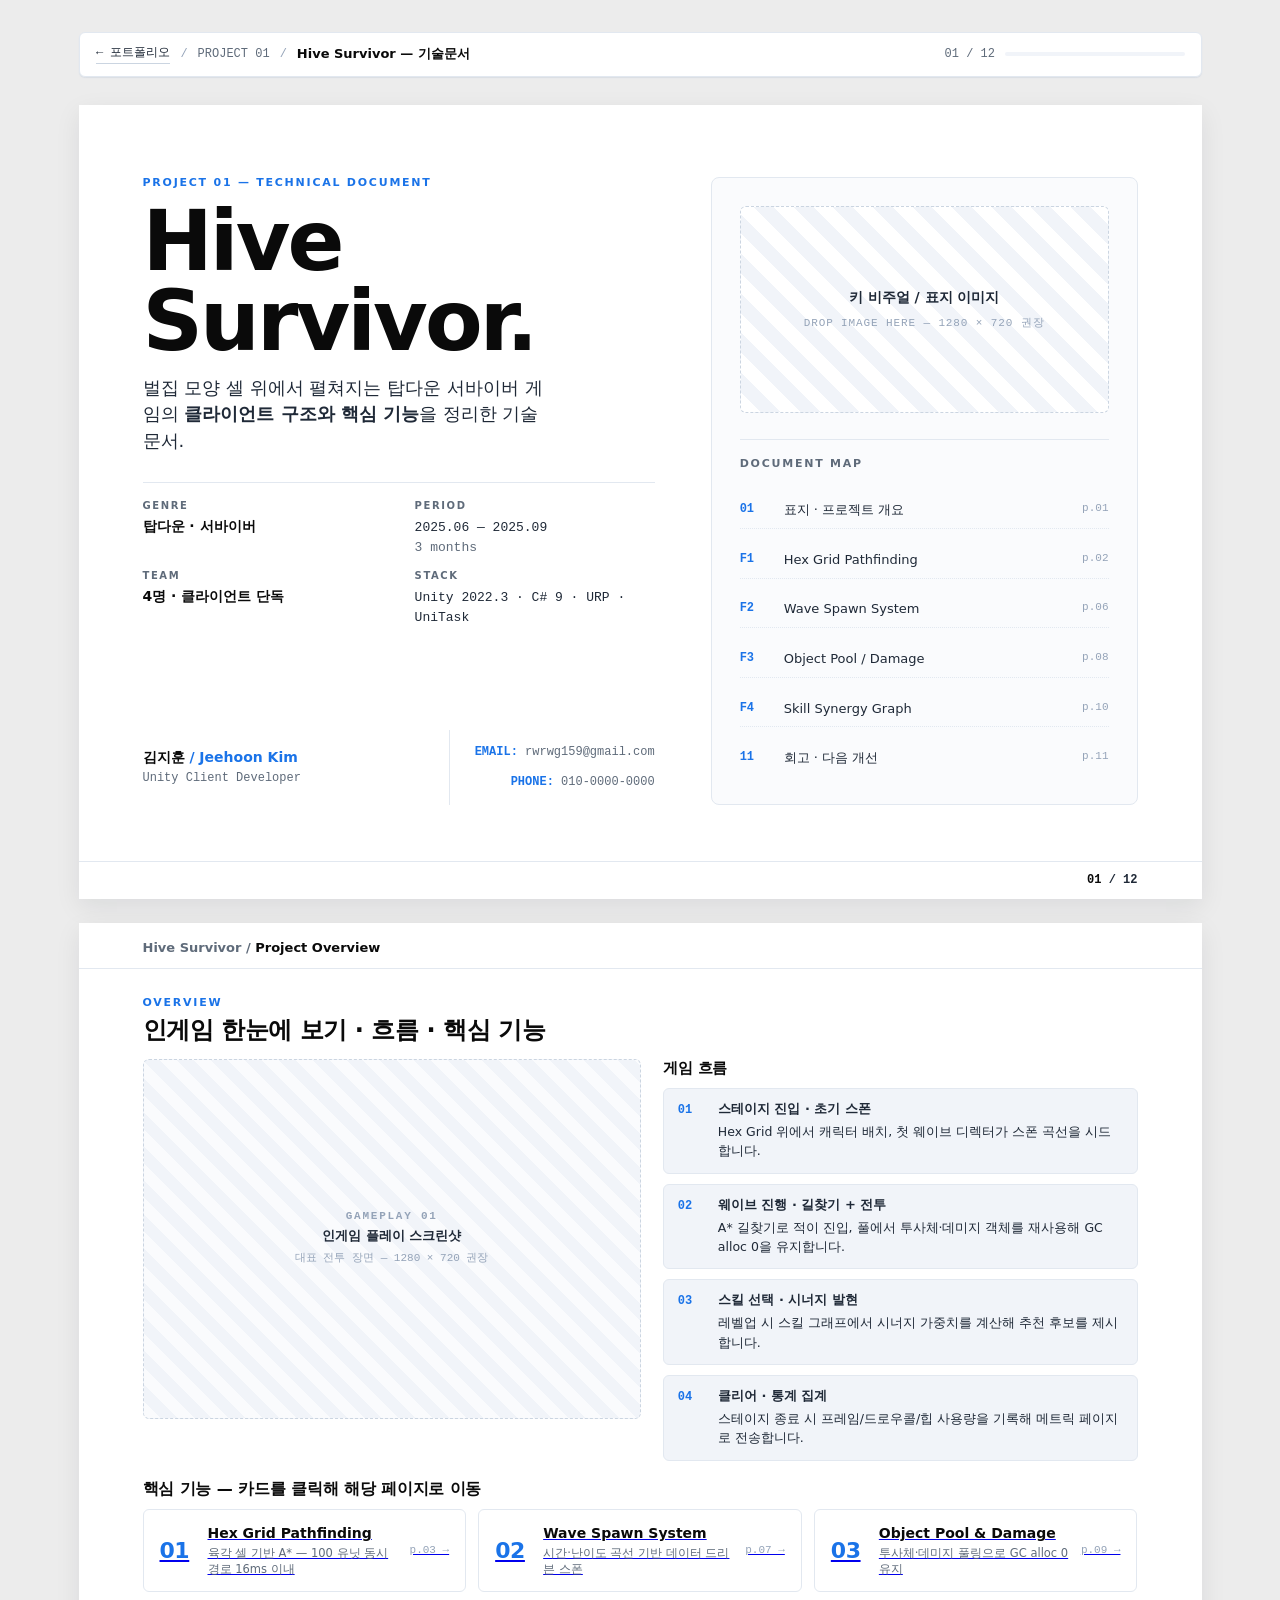
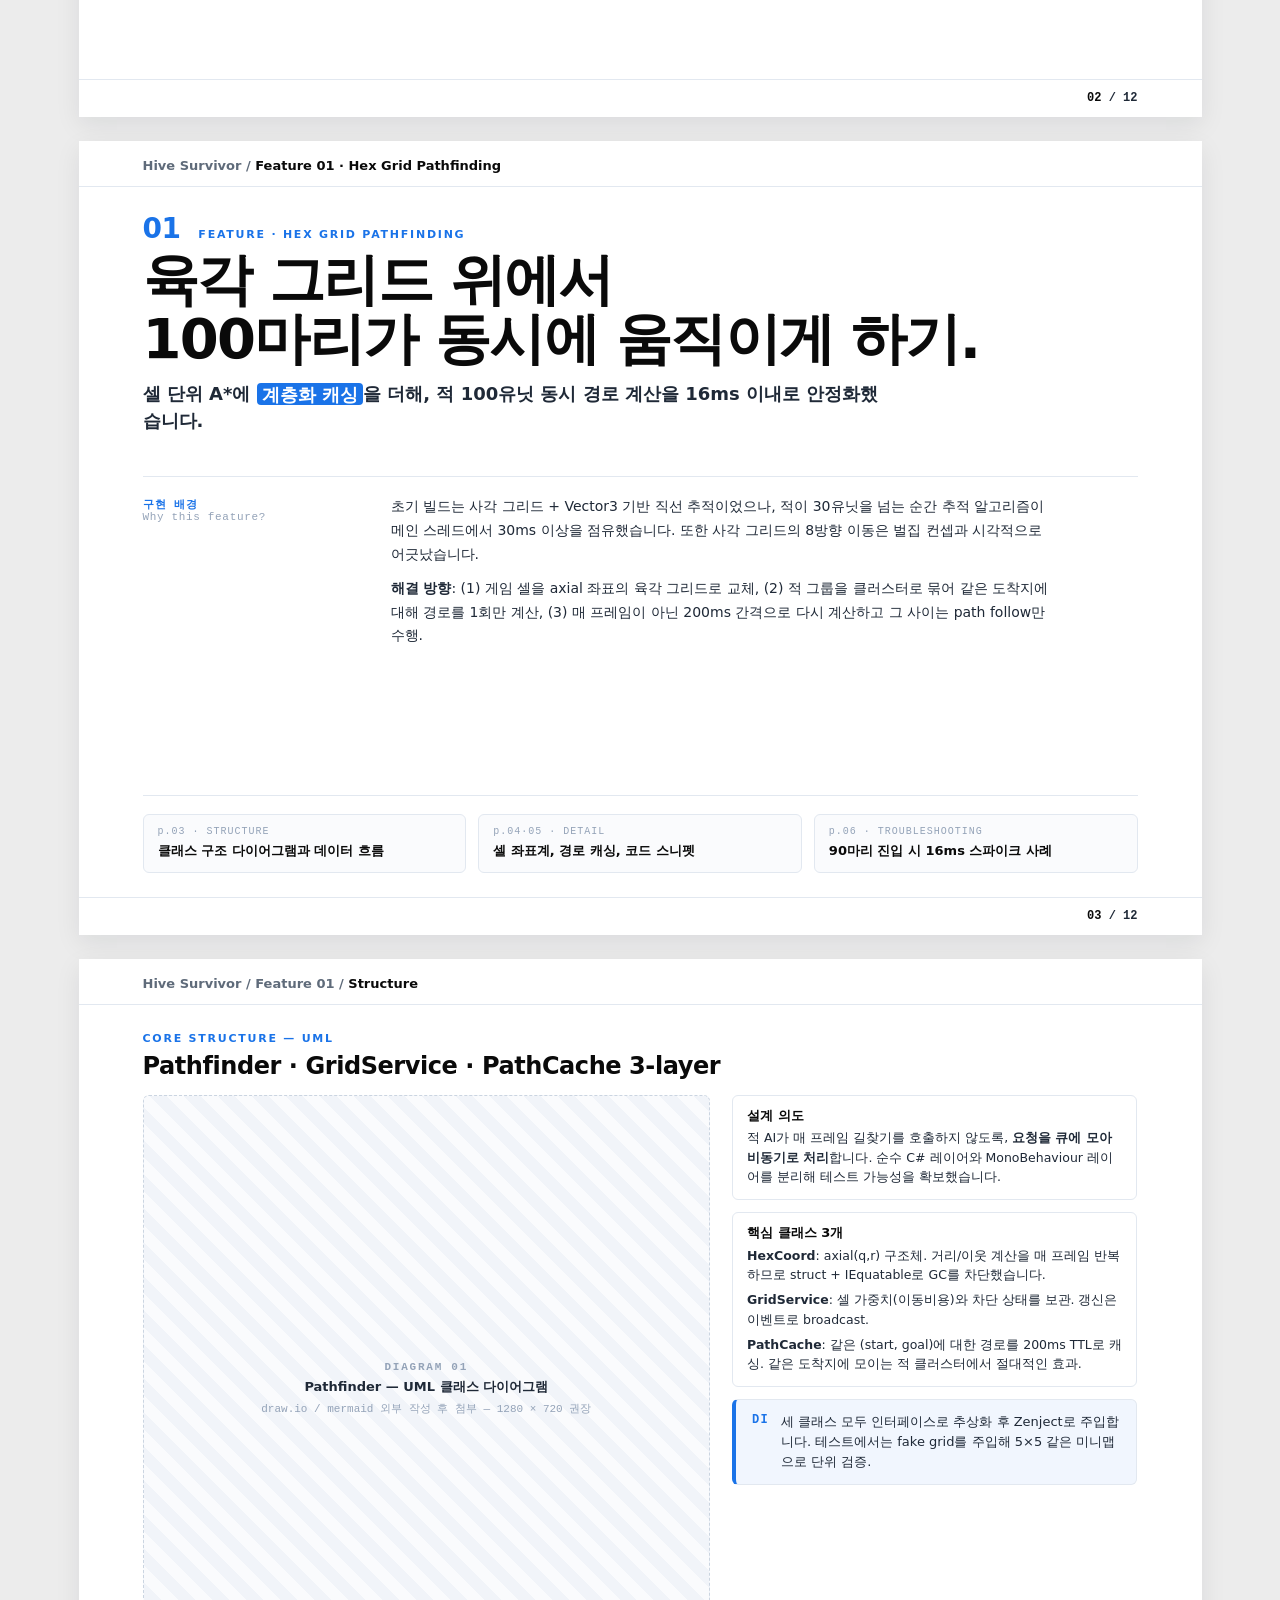
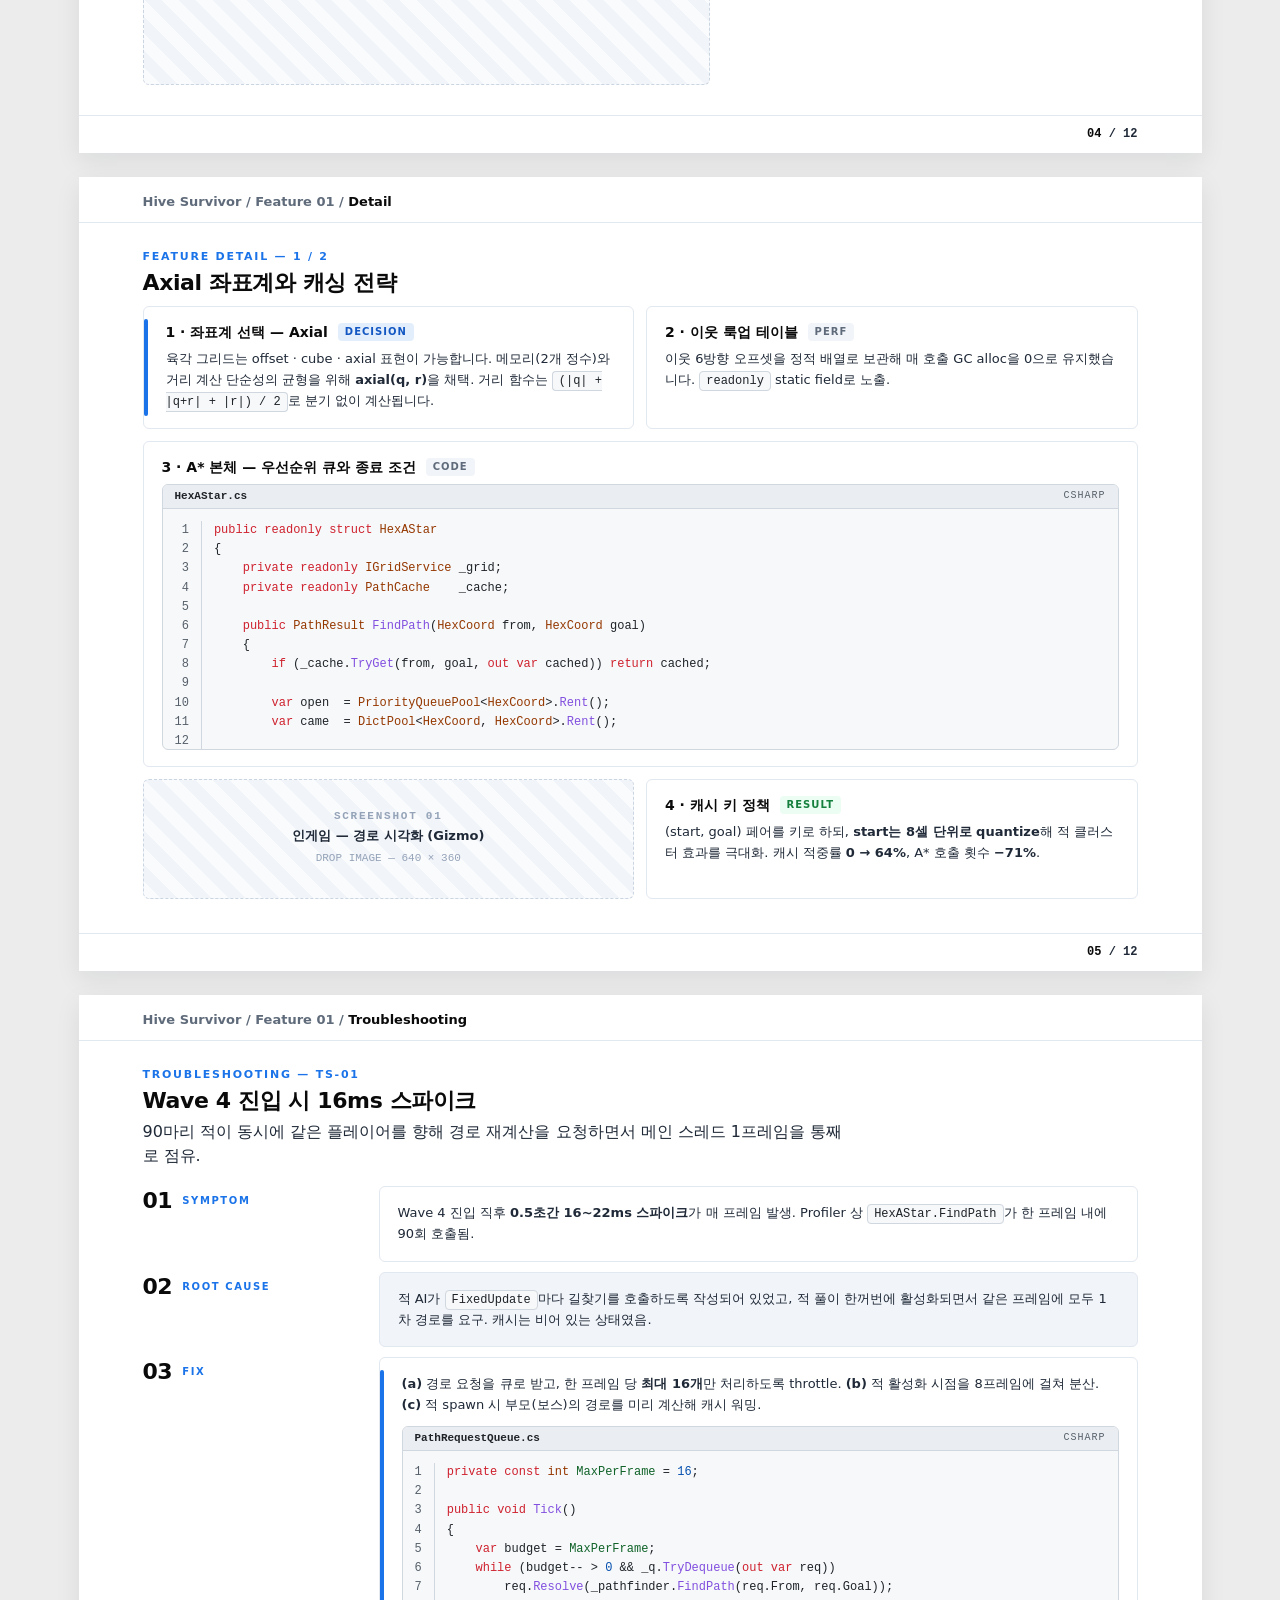
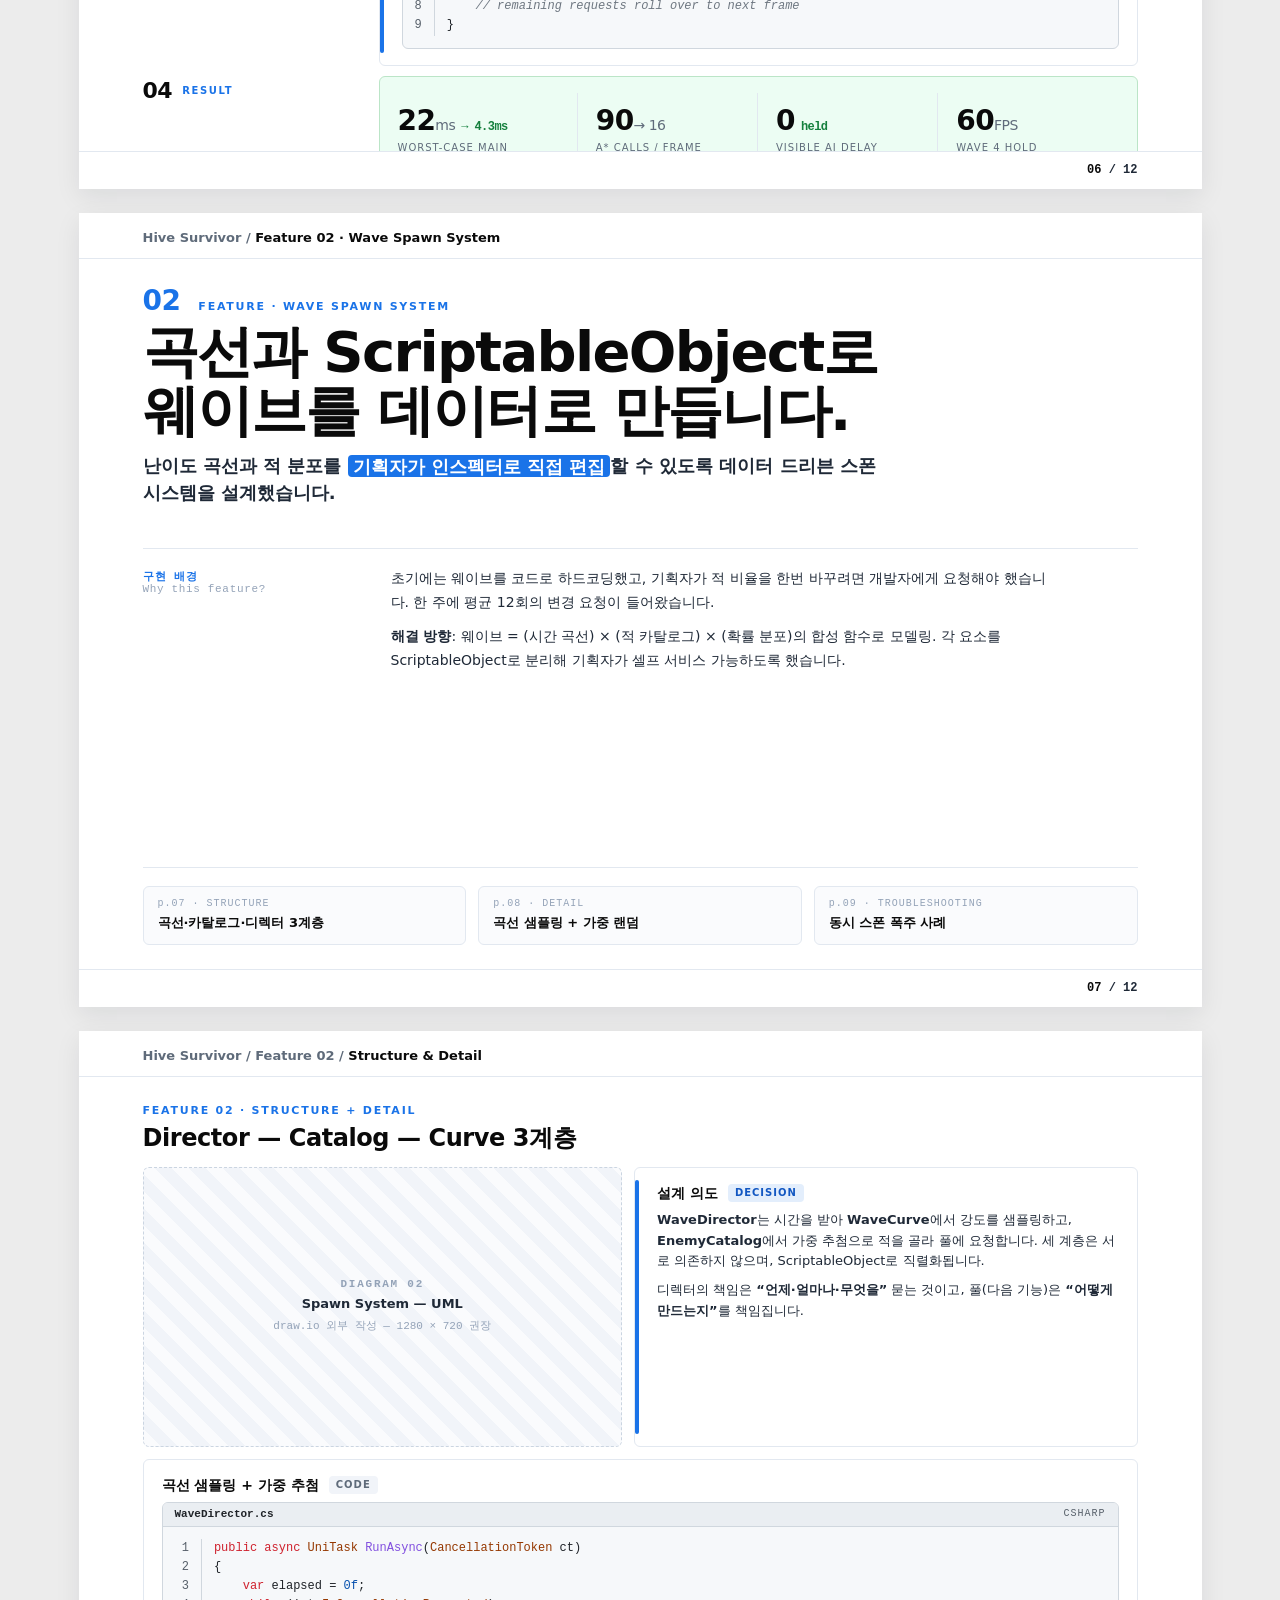
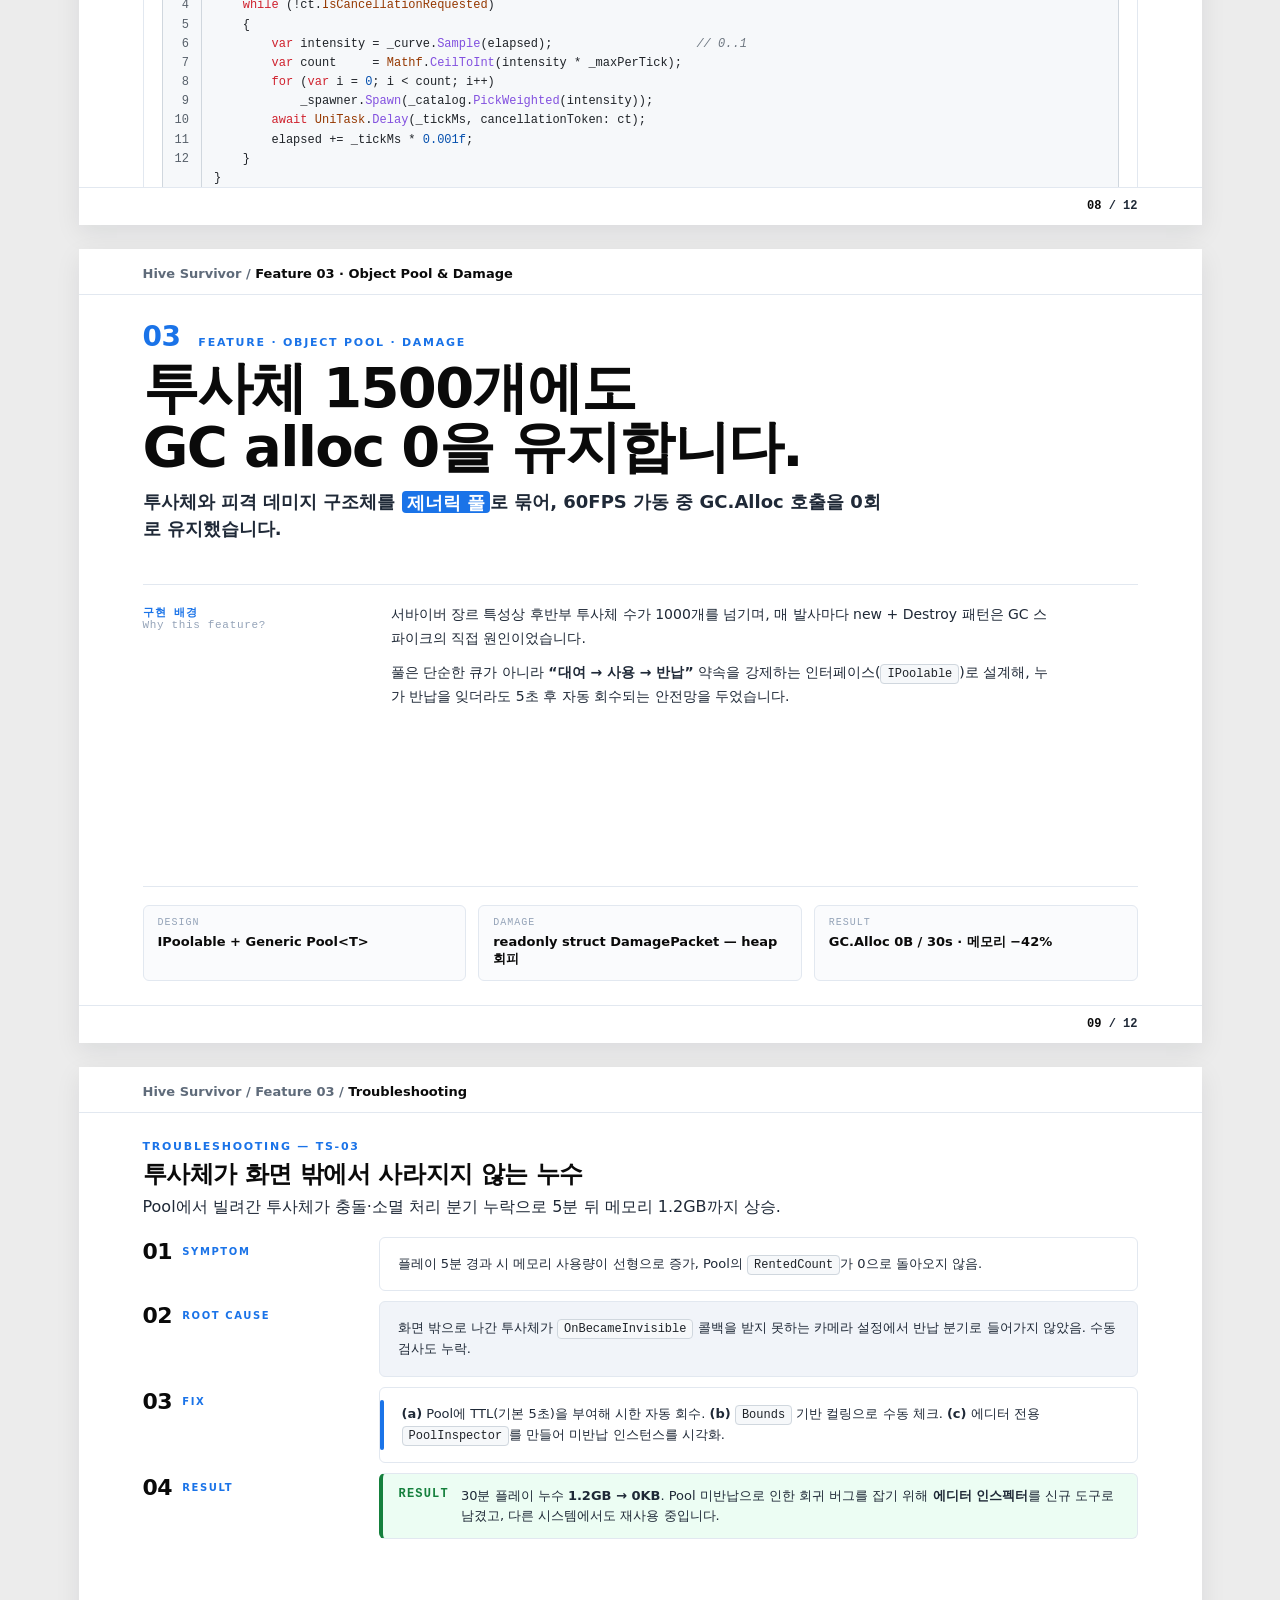
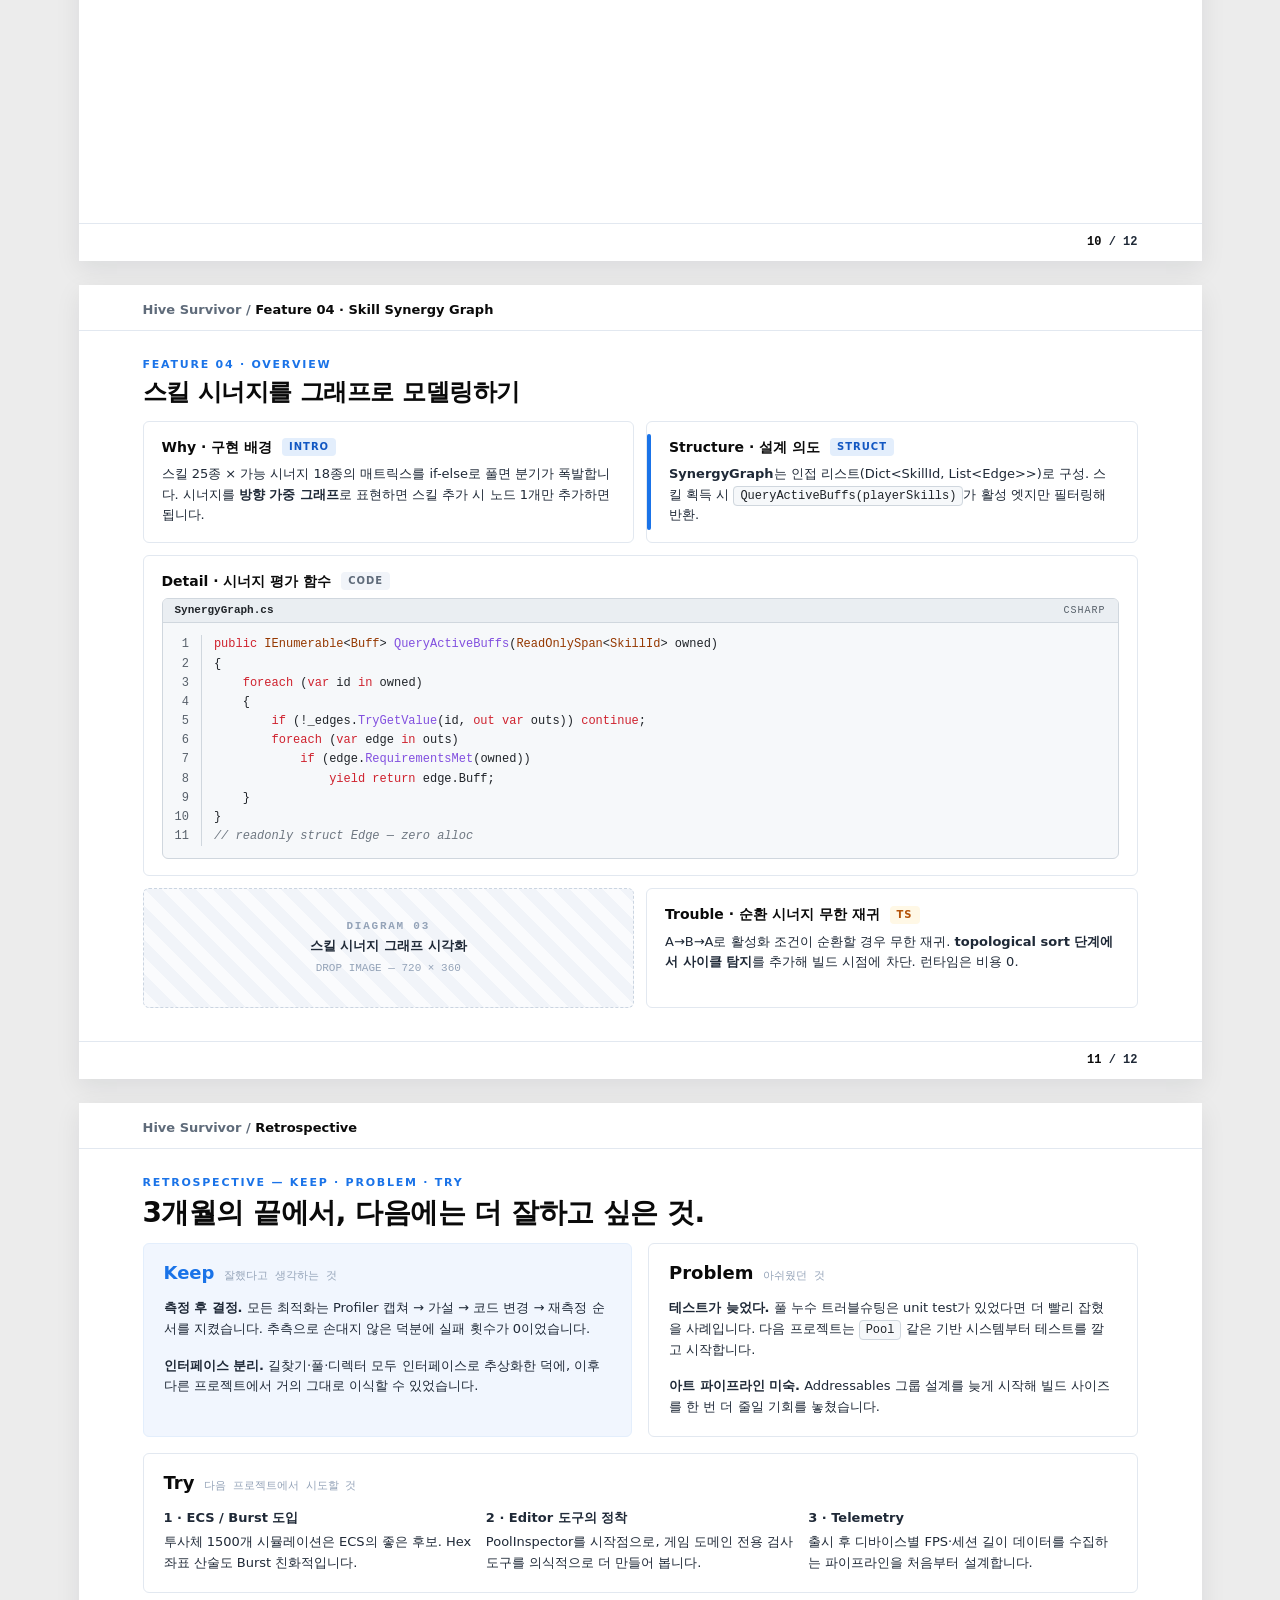
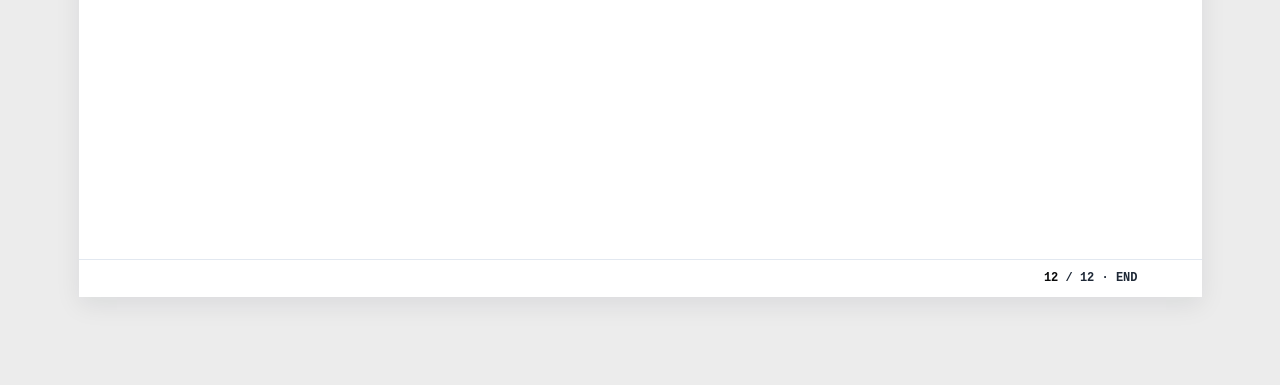
==== HiveSurvivor_Tech_Doc.html @ d330d291 "기술문서 추가 및 폴더 구조 정리 - Hive Survivor 기술문서(HiveSurvivor_Tech_Doc.html) 추가 - index.html → Portfolio.html" ====
<!DOCTYPE html>
<html lang="ko">
<head>
<meta charset="UTF-8">
<title>Hive Survivor — 기술문서</title>
<link rel="stylesheet" href="css/colors_and_type.css?v=2">
<style>
/* ============================================================
   Tech Document — A4 landscape (297 × 210mm @ 96dpi = 1123 × 794px)
   ============================================================ */
:root{
  --page-w: 1123px;
  --page-h: 794px;
  --pad-x: 64px;
  --pad-y: 56px;

  /* GitHub Light code colors */
  --code-bg:        #F6F8FA;
  --code-border:    #D0D7DE;
  --code-fg:        #1F2328;
  --code-comment:   #6E7781;
  --code-keyword:   #CF222E;
  --code-string:    #0A3069;
  --code-number:    #0550AE;
  --code-fn:        #8250DF;
  --code-type:      #953800;
  --code-attr:      #116329;
  --code-line:      #57606A;
  --code-gutter-bg: #EAEEF2;

  /* Doc-specific */
  --tag-bg:         #F1F4F9;
  --callout-bg:     var(--blue-50);
  --callout-border: var(--blue-700);
  --warn-bg:        #FFF8E6;
  --warn-border:    #B45309;
  --good-bg:        #ECFDF3;
  --good-border:    #15803D;
}

*,*::before,*::after{ box-sizing: border-box; }
html,body{ margin:0; padding:0; background:#ECECEC; color:var(--fg); font:var(--body); }
body{ padding: 32px 0 64px; }

/* ----- Top utility bar (web only) ----- */
.utility-bar{
  position: sticky; top: 0; z-index: 50;
  display:flex; justify-content:space-between; align-items:center;
  width: var(--page-w); margin: 0 auto 28px;
  padding: 12px 16px;
  background:#fff; border:1px solid var(--line); border-radius: var(--r-2);
  box-shadow: var(--shadow-1);
}
.utility-bar .crumb{ display:flex; align-items:center; gap:10px; font: var(--mono-sm); color: var(--fg-3); }
.utility-bar .crumb a{ color: var(--fg-2); text-decoration: none; border-bottom: 1px solid var(--line-2); padding-bottom: 1px; }
.utility-bar .crumb a:hover{ color: var(--accent); border-color: var(--accent); }
.utility-bar .crumb .sep{ color: var(--fg-4); }
.utility-bar .crumb .here{ color: var(--fg); font-weight: 600; font-family: var(--font-sans); font-size: 13px; }

.utility-bar .progress{ display:flex; align-items:center; gap:10px; font: var(--mono-sm); color: var(--fg-3); }
.utility-bar .progress .track{ width: 180px; height: 4px; background: var(--bg-sunk); border-radius: 999px; overflow: hidden; }
.utility-bar .progress .fill{ height:100%; background: var(--accent); width: 0%; transition: width 200ms var(--ease); }

@media print{
  .utility-bar{ display:none; }
}

/* ============================================================
   PAGE
   ============================================================ */
.page{
  width: var(--page-w);
  height: var(--page-h);
  margin: 0 auto 24px;
  background:#fff;
  box-shadow: 0 8px 24px rgba(15,23,42,0.08);
  position: relative;
  overflow: hidden;
  page-break-after: always;
  break-after: page;
  display: grid;
  grid-template-columns: 1fr;
  grid-template-rows: auto 1fr auto;
  grid-template-areas:
    "header"
    "main"
    "footer";
}

/* page header */
.page-header{
  grid-area: header;
  padding: 18px var(--pad-x) 14px;
  border-bottom: 1px solid var(--line);
  display: flex; align-items: center; justify-content: space-between;
}
.page-header .left{ display:flex; align-items:baseline; gap: 14px; }
.page-header .doc-mark{
  font: 800 16px/1 var(--font-sans);
  letter-spacing: -0.02em;
  color: var(--fg);
}
.page-header .doc-mark .dot{ color: var(--accent); }
.page-header .doc-title{
  font: 600 13px/1 var(--font-sans);
  color: var(--fg-3);
}
.page-header .doc-title b{ color: var(--fg); font-weight: 600; }
.page-header .right{ display:flex; align-items:center; gap: 16px; font: var(--mono-sm); color: var(--fg-3); }
.page-header .right .sep{ width:1px; height:12px; background: var(--line-2); }

/* page footer */
.page-footer{
  grid-area: footer;
  padding: 10px var(--pad-x);
  border-top: 1px solid var(--line);
  display:flex; align-items:center; justify-content:space-between;
  font: var(--mono-sm); color: var(--fg-4);
}
.page-footer .pn{ color: var(--fg-2); font-weight: 600; }
.page-footer .pn b{ color: var(--fg); }

/* page main */
.page-main{
  grid-area: main;
  padding: 28px var(--pad-x) 24px;
  overflow: hidden;
  position: relative;
}

/* ToC sidebar */
.toc{
  grid-area: toc;
  border-left: 1px solid var(--line);
  padding: 28px 28px 24px 24px;
  background: var(--bg-alt);
  display: flex; flex-direction: column; gap: 18px;
}
.toc .lbl{
  font: 600 10px/1 var(--font-sans);
  letter-spacing: 0.16em;
  text-transform: uppercase;
  color: var(--fg-3);
}
.toc ul{ list-style:none; margin:0; padding:0; display:flex; flex-direction:column; gap:2px; }
.toc li a{
  display: grid;
  grid-template-columns: 28px 1fr;
  align-items: baseline;
  padding: 7px 8px;
  border-radius: var(--r-1);
  text-decoration: none;
  color: var(--fg-2);
  font: 500 12.5px/1.35 var(--font-sans);
  transition: background var(--dur) var(--ease), color var(--dur) var(--ease);
}
.toc li a .num{ font: 500 11px/1 var(--font-mono); color: var(--fg-4); }
.toc li a:hover{ background: #fff; color: var(--accent); }
.toc li a.active{ background:#fff; color: var(--fg); border-left: 2px solid var(--accent); padding-left: 6px; }
.toc li a.active .num{ color: var(--accent); }

.toc .meta{ margin-top: auto; padding-top: 14px; border-top: 1px solid var(--line); }
.toc .meta .row{ display:flex; justify-content:space-between; padding: 4px 0; font: var(--mono-sm); color: var(--fg-3); }
.toc .meta .row b{ color: var(--fg); font-weight: 600; }

/* ============================================================
   CONTENT PRIMITIVES
   ============================================================ */
.eyebrow-doc{
  font: 600 11px/1 var(--font-sans);
  letter-spacing: 0.16em;
  text-transform: uppercase;
  color: var(--accent);
}

.section-title{
  font: 700 32px/1.2 var(--font-sans);
  letter-spacing: -0.018em;
  margin: 8px 0 4px;
  color: var(--fg);
}
.section-sub{
  font: 500 16px/1.5 var(--font-sans);
  color: var(--fg-2);
  margin: 0 0 18px;
  max-width: 70ch;
}

.h-num{
  font: 500 11px/1 var(--font-mono);
  color: var(--fg-4);
  margin-right: 8px;
}

/* card */
.card{
  border: 1px solid var(--line);
  border-radius: var(--r-2);
  padding: 16px 18px;
  background: #fff;
}
.card.sunk{ background: var(--bg-sunk); }
.card.accent-bar{ position: relative; padding-left: 22px; }
.card.accent-bar::before{
  content: ""; position: absolute; left: 0; top: 12px; bottom: 12px;
  width: 4px; border-radius: 2px; background: var(--accent);
}

.card .card-head{
  display:flex; align-items:center; gap:10px; margin-bottom: 8px;
}
.card .card-head .ttl{ font: 600 14px/1.3 var(--font-sans); color: var(--fg); margin: 0; }
.card .card-head .badge{
  font: 600 10px/1 var(--font-sans);
  letter-spacing: 0.1em; text-transform: uppercase;
  padding: 4px 7px; border-radius: var(--r-1);
  background: var(--bg-sunk); color: var(--fg-3);
}
.card .card-head .badge.b-blue{ background: var(--accent-soft); color: var(--accent-strong); }
.card .card-head .badge.b-warn{ background: var(--warn-bg); color: var(--warn); }
.card .card-head .badge.b-good{ background: var(--good-bg); color: var(--success); }

.card p{ font: 400 13px/1.6 var(--font-sans); color: var(--fg-2); margin: 0; }
.card p + p{ margin-top: 8px; }

/* tags */
.tags{ display:flex; flex-wrap:wrap; gap:6px; }
.tag{ font: var(--mono-sm); padding: 4px 10px; border-radius: var(--r-1); background: var(--tag-bg); color: var(--fg-2); }
.tag-outline{ background: transparent; border: 1px solid var(--line-2); color: var(--fg-2); }
.tag-accent{ background: var(--accent-soft); color: var(--accent-strong); }
.tag-solid{ background: var(--accent); color:#fff; }

/* metric */
.metric-row{
  display:grid; grid-template-columns: repeat(4, 1fr); gap: 0;
  border-top: 1px solid var(--line); border-bottom: 1px solid var(--line);
}
.metric-row .m{ padding: 14px 18px 14px 0; border-right: 1px solid var(--line); }
.metric-row .m:last-child{ border-right: 0; padding-right: 0; }
.metric-row .m:not(:first-child){ padding-left: 18px; }
.metric-row .m .v{
  font: 800 28px/1 var(--font-sans);
  letter-spacing: -0.02em;
  color: var(--fg);
}
.metric-row .m .v .small{ font-size: 14px; color: var(--fg-3); font-weight: 500; }
.metric-row .m .v .delta{ font: 600 12px/1 var(--font-mono); color: var(--success); margin-left: 6px; }
.metric-row .m .v .delta.bad{ color: var(--danger); }
.metric-row .m .l{
  font: 500 10px/1 var(--font-sans);
  letter-spacing: 0.1em; text-transform: uppercase;
  color: var(--fg-3); margin-top: 8px;
}

/* callout */
.callout{
  border: 1px solid var(--line);
  border-left: 4px solid var(--callout-border);
  background: var(--callout-bg);
  padding: 12px 16px;
  border-radius: var(--r-2);
  display: grid; grid-template-columns: auto 1fr; gap: 12px; align-items: start;
}
.callout .ic{ font: 700 12px/1 var(--font-mono); color: var(--callout-border); padding-top: 2px; letter-spacing: 0.1em; }
.callout p{ margin: 0; font: 400 13px/1.55 var(--font-sans); color: var(--fg-2); }
.callout p + p{ margin-top: 6px; }
.callout.warn{ border-left-color: var(--warn-border); background: var(--warn-bg); }
.callout.warn .ic{ color: var(--warn-border); }
.callout.good{ border-left-color: var(--good-border); background: var(--good-bg); }
.callout.good .ic{ color: var(--good-border); }

/* placeholder image / diagram */
.ph{
  border: 1px dashed var(--line-2);
  border-radius: var(--r-2);
  background:
    repeating-linear-gradient(
      45deg,
      #FAFBFD 0px, #FAFBFD 12px,
      #F1F4F9 12px, #F1F4F9 24px
    );
  display:flex; flex-direction:column; align-items:center; justify-content:center;
  gap: 6px;
  color: var(--fg-3);
  text-align: center;
  padding: 12px;
}
.ph .ic{ font: 600 11px/1 var(--font-mono); color: var(--fg-4); letter-spacing: 0.16em; }
.ph .ttl{ font: 600 13px/1.3 var(--font-sans); color: var(--fg-2); }
.ph .sub{ font: 500 11px/1.4 var(--font-mono); color: var(--fg-4); }

/* code block — GitHub Light */
.code{
  border: 1px solid var(--code-border);
  border-radius: var(--r-2);
  background: var(--code-bg);
  overflow: hidden;
  font: 400 12px/1.6 var(--font-mono);
  color: var(--code-fg);
}
.code .code-head{
  display:flex; align-items:center; justify-content:space-between;
  padding: 6px 12px;
  background: var(--code-gutter-bg);
  border-bottom: 1px solid var(--code-border);
  font: 500 11px/1 var(--font-mono);
  color: var(--code-line);
}
.code .code-head .file{ color: var(--code-fg); font-weight: 600; }
.code .code-head .lang{ font: 500 10px/1 var(--font-mono); letter-spacing: 0.1em; text-transform: uppercase; }
.code pre{
  margin: 0; padding: 12px 14px 12px 0;
  overflow: auto;
  display: grid;
  grid-template-columns: auto 1fr;
}
.code pre .ln{
  user-select: none;
  text-align: right;
  padding: 0 12px;
  color: var(--code-line);
  background: transparent;
  border-right: 1px solid var(--code-border);
  margin-right: 12px;
  white-space: pre;
}
.code pre code{ display:block; white-space: pre; }

/* token colors */
.tk-c{ color: var(--code-comment); font-style: italic; }
.tk-k{ color: var(--code-keyword); }
.tk-s{ color: var(--code-string); }
.tk-n{ color: var(--code-number); }
.tk-f{ color: var(--code-fn); }
.tk-t{ color: var(--code-type); }
.tk-a{ color: var(--code-attr); }

/* inline code */
code.inline{
  font: 500 12px/1 var(--font-mono);
  padding: 2px 6px;
  background: var(--code-bg);
  border: 1px solid var(--code-border);
  border-radius: 4px;
  color: var(--code-fg);
}

/* generic body lists */
.body p{ font: 400 13px/1.65 var(--font-sans); color: var(--fg-2); margin: 0 0 8px; }
.body p:last-child{ margin: 0; }
.body ul{ margin: 0 0 8px; padding-left: 16px; display:flex; flex-direction:column; gap: 4px; }
.body ul li{ font: 400 13px/1.55 var(--font-sans); color: var(--fg-2); }
.body ul li b{ color: var(--fg); font-weight: 700; }

/* split layouts */
.split-2{ display:grid; grid-template-columns: 1fr 1fr; gap: 18px; }
.split-3{ display:grid; grid-template-columns: repeat(3, 1fr); gap: 14px; }
.split-2-1{ display:grid; grid-template-columns: 2fr 1fr; gap: 18px; }
.split-1-2{ display:grid; grid-template-columns: 1fr 2fr; gap: 18px; }

/* ============================================================
   COVER PAGE
   ============================================================ */
.cover{
  grid-template-columns: 1fr;
  grid-template-areas: "main" "footer";
  grid-template-rows: 1fr auto;
}
.cover .page-main{
  display:grid;
  grid-template-columns: 1.2fr 1fr;
  gap: 56px;
  padding: 72px var(--pad-x) 56px;
}
.cover .left{ display:flex; flex-direction:column; justify-content:space-between; }
.cover .eyebrow-doc{ margin-bottom: 14px; }
.cover h1.cover-title{
  font: 800 84px/0.95 var(--font-sans);
  letter-spacing: -0.035em;
  margin: 0 0 14px;
  color: var(--fg);
}
.cover .cover-sub{
  font: 500 18px/1.45 var(--font-sans);
  color: var(--fg-2);
  max-width: 410px;
  margin: 0 0 28px;
}
.cover .cover-meta{
  display: grid;
  grid-template-columns: repeat(2, 1fr);
  gap: 14px 32px;
  border-top: 1px solid var(--line);
  padding-top: 18px;
}
.cover .cover-meta .row .l{
  font: 600 10px/1 var(--font-sans);
  letter-spacing: 0.16em; text-transform: uppercase;
  color: var(--fg-3);
}
.cover .cover-meta .row .v{
  font: 600 14px/1.4 var(--font-sans);
  color: var(--fg);
  margin-top: 6px;
}
.cover .cover-meta .row .v .mono{ font: 500 13px/1.4 var(--font-mono); color: var(--fg-2); }

.cover .right{
  background: var(--bg-alt);
  border: 1px solid var(--line);
  border-radius: var(--r-3);
  padding: 28px;
  display:flex; flex-direction:column; gap: 18px;
  position: relative;
}
.cover .right .placeholder-hero{
  border: 1px dashed var(--line-2);
  border-radius: var(--r-2);
  aspect-ratio: 1280 / 720;
  width: 100%;
  display:flex; flex-direction:column; align-items:center; justify-content:center;
  gap: 10px;
  color: var(--fg-3);
  background:
    repeating-linear-gradient(
      45deg,
      #FFFFFF 0px, #FFFFFF 14px,
      #F1F4F9 14px, #F1F4F9 28px
    );
}
.cover .right .placeholder-hero .ttl{ font: 700 14px/1.3 var(--font-sans); color: var(--fg-2); }
.cover .right .placeholder-hero .sub{ font: 500 11px/1.4 var(--font-mono); color: var(--fg-4); letter-spacing: 0.08em; }

.cover .right .toc-preview{
  display:flex; flex-direction:column; gap: 0;
  border-top: 1px solid var(--line);
  padding-top: 18px;
  margin-top: 8px;
  flex: 1;
  min-height: 0;
  justify-content: space-between;
}
.cover .right .toc-preview .lbl{ font: 600 11px/1 var(--font-sans); letter-spacing: 0.16em; text-transform: uppercase; color: var(--fg-3); margin-bottom: 10px; }
.cover .right .toc-preview .row{
  display:grid; grid-template-columns: 32px 1fr auto; gap: 12px;
  font: 500 13px/1.45 var(--font-sans);
  color: var(--fg-2);
  padding: 8px 0;
  border-bottom: 1px dotted var(--line);
}
.cover .right .toc-preview .row:last-child{ border-bottom: 0; }
.cover .right .toc-preview .row .n{ font: 600 12px/1.45 var(--font-mono); color: var(--accent); }
.cover .right .toc-preview .row .p{ font: 500 11px/1.45 var(--font-mono); color: var(--fg-4); }

.cover .author{
  display:flex; align-items:center; justify-content: space-between;
  margin-top: 24px;
}
.cover .author .who{ font: 600 14px/1.3 var(--font-sans); color: var(--fg); }
.cover .author .who .meta{ display:block; font: 500 12px/1.4 var(--font-mono); color: var(--fg-3); margin-top: 4px; }
.cover .author .stamp{
  font: 500 12px/1.4 var(--font-mono);
  text-align: right;
  white-space: pre-line;
  color: var(--fg-3);
  text-align: right;
  border-left: 1px solid var(--line);
  padding-left: 14px;
}

/* ============================================================
   OVERVIEW PAGE (page 2: header, hero metric, feature index)
   ============================================================ */
.overview-hero{
  display:grid; grid-template-columns: 1.1fr 1fr; gap: 28px;
  margin-bottom: 18px;
}
.overview-hero .left .h{
  font: 700 28px/1.2 var(--font-sans);
  letter-spacing: -0.015em;
  margin: 6px 0 8px;
}
.overview-hero .left .lead{
  font: 500 14px/1.6 var(--font-sans);
  color: var(--fg-2);
  margin: 0 0 12px;
}

.feature-index{
  display:grid; grid-template-columns: repeat(2, 1fr); gap: 12px;
}
.feature-index .fi{
  border: 1px solid var(--line);
  border-radius: var(--r-2);
  padding: 14px 16px;
  display:grid; grid-template-columns: auto 1fr auto; gap: 12px; align-items: center;
  transition: all var(--dur) var(--ease);
}
.feature-index .fi:hover{ border-color: var(--fg); transform: translateY(-1px); box-shadow: var(--shadow-1); }
.feature-index .fi .n{
  font: 800 22px/1 var(--font-sans);
  letter-spacing: -0.02em;
  color: var(--accent);
  width: 36px;
}
.feature-index .fi .t{ font: 600 14px/1.3 var(--font-sans); color: var(--fg); margin: 0 0 2px; }
.feature-index .fi .d{ font: 400 11.5px/1.4 var(--font-sans); color: var(--fg-3); margin: 0; }
.feature-index .fi .p{
  font: 500 11px/1 var(--font-mono);
  color: var(--fg-4);
}

/* ============================================================
   FEATURE COVER (sub-cover for each feature)
   ============================================================ */
.feature-cover .page-main{
  display:grid;
  grid-template-rows: auto 1fr auto;
  gap: 18px;
}
.feature-cover .sub-eyebrow{ display:flex; align-items:baseline; gap: 18px; }
.feature-cover .sub-eyebrow .num{
  font: 800 28px/1 var(--font-sans);
  letter-spacing: -0.02em;
  color: var(--accent);
}
.feature-cover .sub-title{
  font: 800 56px/1.05 var(--font-sans);
  letter-spacing: -0.03em;
  margin: 8px 0 12px;
}
.feature-cover .one-liner{
  font: 600 18px/1.5 var(--font-sans);
  color: var(--fg-2);
  max-width: 60ch;
  margin: 0 0 24px;
}
.feature-cover .one-liner .hl-blue{ font-weight: 700; }

.feature-cover .why{
  display:grid; grid-template-columns: 220px 1fr; gap: 28px;
  border-top: 1px solid var(--line);
  border-bottom: 1px solid var(--line);
  padding: 18px 0;
}
.feature-cover .why .l{
  font: 600 11px/1 var(--font-sans);
  letter-spacing: 0.16em; text-transform: uppercase;
  color: var(--accent);
  padding-top: 4px;
}
.feature-cover .why p{ font: 400 14px/1.7 var(--font-sans); color: var(--fg-2); margin: 0 0 10px; max-width: 75ch; }
.feature-cover .why p:last-child{ margin: 0; }

.feature-cover .pages-hint{
  display:flex; gap: 12px;
  flex-wrap: wrap;
}
.feature-cover .pages-hint .ph-card{
  flex: 1;
  border: 1px solid var(--line);
  border-radius: var(--r-2);
  padding: 12px 14px;
  background: var(--bg-alt);
  min-width: 0;
}
.feature-cover .pages-hint .ph-card .lbl{ font: 500 10px/1 var(--font-mono); letter-spacing: 0.1em; color: var(--fg-4); }
.feature-cover .pages-hint .ph-card .ttl{ font: 600 13px/1.3 var(--font-sans); color: var(--fg); margin-top: 6px; }

/* ============================================================
   STRUCTURE PAGE
   ============================================================ */
.structure-page .layout{
  display:grid; grid-template-columns: 1.4fr 1fr; gap: 22px;
  align-items: stretch;
}
.structure-page .diagram-wrap{
  display:flex; flex-direction:column; gap: 10px;
  min-height: 460px;
}
.structure-page .diagram-wrap .ph{ flex:1; min-height: 460px; padding: 24px; }
.structure-page .legend{
  display:flex; gap: 14px; flex-wrap: wrap;
  font: var(--mono-sm); color: var(--fg-3);
}
.structure-page .legend .lg{ display:flex; align-items:center; gap: 6px; }
.structure-page .legend .sw{ width: 14px; height: 14px; border-radius: 3px; border: 1px solid var(--line-2); background: #fff; }
.structure-page .legend .sw.s2{ background: var(--accent-soft); border-color: var(--accent); }
.structure-page .legend .sw.s3{ background: var(--accent); border-color: var(--accent-strong); }

.structure-page .notes{ display:flex; flex-direction:column; gap: 12px; }
.structure-page .notes h4{ font: 600 13px/1.3 var(--font-sans); margin: 0 0 4px; }
.structure-page .notes .item{
  border: 1px solid var(--line);
  border-radius: var(--r-2);
  padding: 12px 14px;
}
.structure-page .notes .item p{ font: 400 12.5px/1.55 var(--font-sans); color: var(--fg-2); margin: 0; }

/* ============================================================
   FEATURE-DETAIL PAGE
   ============================================================ */
.detail-page .grid{
  display:grid;
  grid-template-columns: 1fr 1fr;
  grid-auto-rows: minmax(0, auto);
  gap: 12px;
}
.detail-page .grid .span2{ grid-column: 1 / -1; }

/* ============================================================
   TROUBLESHOOTING PAGE
   ============================================================ */
.ts-page .stack{ display:grid; grid-template-columns: 220px 1fr; gap: 16px; align-items: start; }
.ts-page .stack .step-l{
  font: 600 10px/1 var(--font-sans);
  letter-spacing: 0.16em; text-transform: uppercase;
  color: var(--accent);
  padding-top: 4px;
  display:flex; align-items: center; gap: 10px;
}
.ts-page .stack .step-l .num{ font: 800 22px/1 var(--font-sans); letter-spacing: -0.02em; color: var(--fg); }
.ts-page .timeline{ display:flex; flex-direction: column; gap: 10px; }

/* ============================================================
   RETROSPECTIVE PAGE
   ============================================================ */
.retro-page .grid{
  display:grid; grid-template-columns: 1fr 1fr; gap: 16px;
}
.retro-page .pillar{
  border: 1px solid var(--line);
  border-radius: var(--r-2);
  padding: 18px 20px;
  display:flex; flex-direction:column; gap: 10px;
}
.retro-page .pillar h4{
  display:flex; align-items:baseline; gap: 10px;
  font: 700 18px/1.2 var(--font-sans);
  margin: 0 0 4px;
}
.retro-page .pillar h4 .num{ font: 500 11px/1 var(--font-mono); color: var(--fg-4); }
.retro-page .pillar p{ font: 400 13px/1.6 var(--font-sans); color: var(--fg-2); margin: 0; }
.retro-page .pillar.accent{ background: var(--accent-faint); border-color: var(--blue-100); }

/* ============================================================
   PRINT
   ============================================================ */
@page{
  size: A4 landscape;
  margin: 0;
}
@media print{
  html, body{ background: #fff; padding: 0; }
  .page{ box-shadow: none; margin: 0; page-break-after: always; }
  .page:last-of-type{ page-break-after: auto; }
}
</style>
</head>
<body>

<!-- Web-only utility bar -->
<div class="utility-bar">
  <div class="crumb">
    <a href="Portfolio.html">← 포트폴리오</a>
    <span class="sep">/</span>
    <span>PROJECT 01</span>
    <span class="sep">/</span>
    <span class="here">Hive Survivor — 기술문서</span>
  </div>
  <div class="progress">
    <span id="page-indicator">01 / 12</span>
    <div class="track"><div class="fill" id="progress-fill"></div></div>
  </div>
</div>

<!-- ============================================================
     PAGE 01 — COVER
============================================================ -->
<section class="page cover" data-screen-label="01 Cover">
  <main class="page-main">
    <div class="left">
      <div>
        <div class="eyebrow-doc">PROJECT 01 — TECHNICAL DOCUMENT</div>
        <h1 class="cover-title">Hive<br>Survivor.</h1>
        <p class="cover-sub" style="max-width: 410px;">
          벌집 모양 셀 위에서 펼쳐지는 탑다운 서바이버 게임의 <b>클라이언트 구조와 핵심 기능</b>을 정리한 기술문서.
        </p>

        <div class="cover-meta">
          <div class="row">
            <div class="l">Genre</div>
            <div class="v">탑다운 · 서바이버</div>
          </div>
          <div class="row">
            <div class="l">Period</div>
            <div class="v"><span class="mono">2025.06 — 2025.09</span><br><span class="mono" style="color:var(--fg-3)">3 months</span></div>
          </div>
          <div class="row">
            <div class="l">Team</div>
            <div class="v">4명 · 클라이언트 단독</div>
          </div>
          <div class="row">
            <div class="l">Stack</div>
            <div class="v"><span class="mono">Unity 2022.3 · C# 9 · URP · UniTask</span></div>
          </div>
        </div>
      </div>

      <div class="author">
        <div class="who">
          김지훈 <span class="accent">/ Jeehoon Kim</span>
          <span class="meta">Unity Client Developer</span>
        </div>
        <div class="stamp" style="padding: 0px 0px 0px 25px; line-height: 1.25">
          <div><b style="color: var(--accent); font-weight: 700;">EMAIL:</b> rwrwg159@gmail.com</div>
          <div><b style="color: var(--accent); font-weight: 700;">PHONE:</b> 010-0000-0000</div>
        </div>
      </div>
    </div>

    <aside class="right">
      <div class="placeholder-hero">
        <div class="ttl">키 비주얼 / 표지 이미지</div>
        <div class="sub">DROP IMAGE HERE — 1280 × 720 권장</div>
      </div>

      <div class="toc-preview">
        <div class="lbl">Document Map</div>
        <div class="row"><span class="n">01</span><span>표지 · 프로젝트 개요</span><span class="p">p.01</span></div>
        <div class="row"><span class="n">F1</span><span>Hex Grid Pathfinding</span><span class="p">p.02</span></div>
        <div class="row"><span class="n">F2</span><span>Wave Spawn System</span><span class="p">p.06</span></div>
        <div class="row"><span class="n">F3</span><span>Object Pool / Damage</span><span class="p">p.08</span></div>
        <div class="row"><span class="n">F4</span><span>Skill Synergy Graph</span><span class="p">p.10</span></div>
        <div class="row"><span class="n">11</span><span>회고 · 다음 개선</span><span class="p">p.11</span></div>
      </div>
    </aside>
  </main>

  <footer class="page-footer">
    <span></span>
    <span class="pn"><b>01</b> / 12</span>
  </footer>
</section>


<!-- ============================================================
     PAGE 02 — OVERVIEW (gameplay · flow · features)
============================================================ -->
<section class="page" data-screen-label="02 Overview">
  <header class="page-header">
    <div class="left">
      <span class="doc-title">Hive Survivor / <b>Project Overview</b></span>
    </div>
  </header>

  <main class="page-main" style="overflow:auto;">
    <div class="eyebrow-doc">OVERVIEW</div>
    <h2 class="section-title" style="font-size:24px; margin-bottom:14px;">인게임 한눈에 보기 · 흐름 · 핵심 기능</h2>

    <div style="display:grid; grid-template-columns: 1.05fr 1fr; gap: 22px; align-items: start; margin-bottom: 18px;">
      <div class="ph" style="height: 360px; padding: 24px;">
        <div class="ic">GAMEPLAY 01</div>
        <div class="ttl">인게임 플레이 스크린샷</div>
        <div class="sub">대표 전투 장면 — 1280 × 720 권장</div>
      </div>

      <div>
        <h3 style="font:700 15px/1.3 var(--font-sans); margin: 0 0 10px;">게임 흐름</h3>
        <div style="display:flex; flex-direction:column; gap: 10px;">
          <div class="card sunk" style="padding: 12px 14px;">
            <div style="display:grid; grid-template-columns: 28px 1fr; gap: 12px; align-items: baseline;">
              <span style="font: 600 12px/1 var(--font-mono); color: var(--accent);">01</span>
              <div>
                <p style="font: 600 13px/1.3 var(--font-sans); margin: 0;">스테이지 진입 · 초기 스폰</p>
                <p style="font: 400 12.5px/1.55 var(--font-sans); color: var(--fg-2); margin: 4px 0 0;">Hex Grid 위에서 캐릭터 배치, 첫 웨이브 디렉터가 스폰 곡선을 시드합니다.</p>
              </div>
            </div>
          </div>
          <div class="card sunk" style="padding: 12px 14px;">
            <div style="display:grid; grid-template-columns: 28px 1fr; gap: 12px; align-items: baseline;">
              <span style="font: 600 12px/1 var(--font-mono); color: var(--accent);">02</span>
              <div>
                <p style="font: 600 13px/1.3 var(--font-sans); margin: 0;">웨이브 진행 · 길찾기 + 전투</p>
                <p style="font: 400 12.5px/1.55 var(--font-sans); color: var(--fg-2); margin: 4px 0 0;">A* 길찾기로 적이 진입, 풀에서 투사체·데미지 객체를 재사용해 GC alloc 0을 유지합니다.</p>
              </div>
            </div>
          </div>
          <div class="card sunk" style="padding: 12px 14px;">
            <div style="display:grid; grid-template-columns: 28px 1fr; gap: 12px; align-items: baseline;">
              <span style="font: 600 12px/1 var(--font-mono); color: var(--accent);">03</span>
              <div>
                <p style="font: 600 13px/1.3 var(--font-sans); margin: 0;">스킬 선택 · 시너지 발현</p>
                <p style="font: 400 12.5px/1.55 var(--font-sans); color: var(--fg-2); margin: 4px 0 0;">레벨업 시 스킬 그래프에서 시너지 가중치를 계산해 추천 후보를 제시합니다.</p>
              </div>
            </div>
          </div>
          <div class="card sunk" style="padding: 12px 14px;">
            <div style="display:grid; grid-template-columns: 28px 1fr; gap: 12px; align-items: baseline;">
              <span style="font: 600 12px/1 var(--font-mono); color: var(--accent);">04</span>
              <div>
                <p style="font: 600 13px/1.3 var(--font-sans); margin: 0;">클리어 · 통계 집계</p>
                <p style="font: 400 12.5px/1.55 var(--font-sans); color: var(--fg-2); margin: 4px 0 0;">스테이지 종료 시 프레임/드로우콜/힙 사용량을 기록해 메트릭 페이지로 전송합니다.</p>
              </div>
            </div>
          </div>
        </div>
      </div>
    </div>

    <h3 style="font:700 16px/1.3 var(--font-sans); margin: 0 0 10px;">핵심 기능 — 카드를 클릭해 해당 페이지로 이동</h3>
    <div class="feature-index" style="grid-template-columns: repeat(3, 1fr);">
      <a class="fi" href="#f1">
        <div class="n">01</div>
        <div>
          <p class="t">Hex Grid Pathfinding</p>
          <p class="d">육각 셀 기반 A* — 100 유닛 동시 경로 16ms 이내</p>
        </div>
        <div class="p">p.03 →</div>
      </a>
      <a class="fi" href="#f2">
        <div class="n">02</div>
        <div>
          <p class="t">Wave Spawn System</p>
          <p class="d">시간·난이도 곡선 기반 데이터 드리븐 스폰</p>
        </div>
        <div class="p">p.07 →</div>
      </a>
      <a class="fi" href="#f3">
        <div class="n">03</div>
        <div>
          <p class="t">Object Pool & Damage</p>
          <p class="d">투사체·데미지 풀링으로 GC alloc 0 유지</p>
        </div>
        <div class="p">p.09 →</div>
      </a>
    </div>
  </main>

  <footer class="page-footer">
    <span></span>
    <span class="pn"><b>02</b> / 12</span>
  </footer>
</section>


<!-- ============================================================
     PAGE 03 — FEATURE 01 COVER
============================================================ -->
<section class="page feature-cover" id="f1" data-screen-label="03 F1 Cover">
  <header class="page-header">
    <div class="left">
      <span class="doc-title">Hive Survivor / <b>Feature 01 · Hex Grid Pathfinding</b></span>
    </div>
  </header>

  <main class="page-main">
    <div>
      <div class="sub-eyebrow">
        <span class="num">01</span>
        <span class="eyebrow-doc">FEATURE · HEX GRID PATHFINDING</span>
      </div>
      <h2 class="sub-title">육각 그리드 위에서<br>100마리가 동시에 움직이게 하기.</h2>
      <p class="one-liner">셀 단위 A*에 <span class="hl-blue">계층화 캐싱</span>을 더해, 적 100유닛 동시 경로 계산을 16ms 이내로 안정화했습니다.</p>
    </div>

    <div class="why">
      <div class="l">구현 배경<br><span style="color:var(--fg-4); font:500 11px/1.4 var(--font-mono); letter-spacing:0.06em; text-transform:none;">Why this feature?</span></div>
      <div class="body">
        <p>초기 빌드는 사각 그리드 + Vector3 기반 직선 추적이었으나, 적이 30유닛을 넘는 순간 추적 알고리즘이 메인 스레드에서 30ms 이상을 점유했습니다. 또한 사각 그리드의 8방향 이동은 벌집 컨셉과 시각적으로 어긋났습니다.</p>
        <p><b>해결 방향</b>: (1) 게임 셀을 axial 좌표의 육각 그리드로 교체, (2) 적 그룹을 클러스터로 묶어 같은 도착지에 대해 경로를 1회만 계산, (3) 매 프레임이 아닌 200ms 간격으로 다시 계산하고 그 사이는 path follow만 수행.</p>
      </div>
    </div>

    <div class="pages-hint">
      <div class="ph-card">
        <div class="lbl">p.03 ·  STRUCTURE</div>
        <div class="ttl">클래스 구조 다이어그램과 데이터 흐름</div>
      </div>
      <div class="ph-card">
        <div class="lbl">p.04·05 · DETAIL</div>
        <div class="ttl">셀 좌표계, 경로 캐싱, 코드 스니펫</div>
      </div>
      <div class="ph-card">
        <div class="lbl">p.06 · TROUBLESHOOTING</div>
        <div class="ttl">90마리 진입 시 16ms 스파이크 사례</div>
      </div>
    </div>
  </main>

  <footer class="page-footer">
    <span></span>
    <span class="pn"><b>03</b> / 12</span>
  </footer>
</section>


<!-- ============================================================
     PAGE 04 — FEATURE 01 STRUCTURE
============================================================ -->
<section class="page structure-page" data-screen-label="04 F1 Structure">
  <header class="page-header">
    <div class="left">
      <span class="doc-title">Hive Survivor / Feature 01 / <b>Structure</b></span>
    </div>
  </header>

  <main class="page-main">
    <div class="eyebrow-doc">CORE STRUCTURE — UML</div>
    <h2 class="section-title" style="font-size:24px; margin-bottom:14px;">Pathfinder · GridService · PathCache 3-layer</h2>

    <div class="layout" style="height: 590px">
      <div class="diagram-wrap">
        <div class="ph" style="aspect-ratio: auto; height: 1198px; width: 567.578px">
          <div class="ic">DIAGRAM 01</div>
          <div class="ttl">Pathfinder — UML 클래스 다이어그램</div>
          <div class="sub">draw.io / mermaid 외부 작성 후 첨부 — 1280 × 720 권장</div>
        </div>
      </div>

      <div class="notes">
        <div class="item">
          <h4>설계 의도</h4>
          <p>적 AI가 매 프레임 길찾기를 호출하지 않도록, <b>요청을 큐에 모아 비동기로 처리</b>합니다. 순수 C# 레이어와 MonoBehaviour 레이어를 분리해 테스트 가능성을 확보했습니다.</p>
        </div>
        <div class="item">
          <h4>핵심 클래스 3개</h4>
          <p><b>HexCoord</b>: axial(q,r) 구조체. 거리/이웃 계산을 매 프레임 반복하므로 struct + IEquatable로 GC를 차단했습니다.</p>
          <p style="margin-top:6px;"><b>GridService</b>: 셀 가중치(이동비용)와 차단 상태를 보관. 갱신은 이벤트로 broadcast.</p>
          <p style="margin-top:6px;"><b>PathCache</b>: 같은 (start, goal)에 대한 경로를 200ms TTL로 캐싱. 같은 도착지에 모이는 적 클러스터에서 절대적인 효과.</p>
        </div>
        <div class="callout">
          <span class="ic">DI</span>
          <p>세 클래스 모두 인터페이스로 추상화 후 Zenject로 주입합니다. 테스트에서는 fake grid를 주입해 5×5 같은 미니맵으로 단위 검증.</p>
        </div>
      </div>
    </div>
  </main>

  <footer class="page-footer">
    <span></span>
    <span class="pn"><b>04</b> / 12</span>
  </footer>
</section>


<!-- ============================================================
     PAGE 05 — FEATURE 01 DETAIL
============================================================ -->
<section class="page detail-page" data-screen-label="05 F1 Detail">
  <header class="page-header">
    <div class="left">
      <span class="doc-title">Hive Survivor / Feature 01 / <b>Detail</b></span>
    </div>
  </header>

  <main class="page-main">
    <div class="eyebrow-doc">FEATURE DETAIL — 1 / 2</div>
    <h2 class="section-title" style="font-size:22px; margin-bottom:10px;">Axial 좌표계와 캐싱 전략</h2>

    <div class="grid">
      <div class="card accent-bar">
        <div class="card-head">
          <h4 class="ttl">1 · 좌표계 선택 — Axial</h4>
          <span class="badge b-blue">DECISION</span>
        </div>
        <p>육각 그리드는 offset · cube · axial 표현이 가능합니다. 메모리(2개 정수)와 거리 계산 단순성의 균형을 위해 <b>axial(q, r)</b>을 채택. 거리 함수는 <code class="inline">(|q| + |q+r| + |r|) / 2</code>로 분기 없이 계산됩니다.</p>
      </div>

      <div class="card">
        <div class="card-head">
          <h4 class="ttl">2 · 이웃 룩업 테이블</h4>
          <span class="badge">PERF</span>
        </div>
        <p>이웃 6방향 오프셋을 정적 배열로 보관해 매 호출 GC alloc을 0으로 유지했습니다. <code class="inline">readonly</code> static field로 노출.</p>
      </div>

      <div class="card span2">
        <div class="card-head">
          <h4 class="ttl">3 · A* 본체 — 우선순위 큐와 종료 조건</h4>
          <span class="badge">CODE</span>
        </div>
        <div class="code" style="margin-top:6px;">
          <div class="code-head"><span class="file">HexAStar.cs</span><span class="lang">CSHARP</span></div>
<pre style="height: 240px"><span class="ln">1
2
3
4
5
6
7
8
9
10
11
12
13
14
15
16
17
18
19
20
21
22</span><code><span class="tk-k">public</span> <span class="tk-k">readonly</span> <span class="tk-k">struct</span> <span class="tk-t">HexAStar</span>
{
    <span class="tk-k">private</span> <span class="tk-k">readonly</span> <span class="tk-t">IGridService</span> _grid;
    <span class="tk-k">private</span> <span class="tk-k">readonly</span> <span class="tk-t">PathCache</span>    _cache;

    <span class="tk-k">public</span> <span class="tk-t">PathResult</span> <span class="tk-f">FindPath</span>(<span class="tk-t">HexCoord</span> from, <span class="tk-t">HexCoord</span> goal)
    {
        <span class="tk-k">if</span> (_cache.<span class="tk-f">TryGet</span>(from, goal, <span class="tk-k">out</span> <span class="tk-k">var</span> cached)) <span class="tk-k">return</span> cached;

        <span class="tk-k">var</span> open  = <span class="tk-t">PriorityQueuePool</span>&lt;<span class="tk-t">HexCoord</span>&gt;.<span class="tk-f">Rent</span>();
        <span class="tk-k">var</span> came  = <span class="tk-t">DictPool</span>&lt;<span class="tk-t">HexCoord</span>, <span class="tk-t">HexCoord</span>&gt;.<span class="tk-f">Rent</span>();

        open.<span class="tk-f">Enqueue</span>(from, <span class="tk-n">0</span>);
        <span class="tk-k">while</span> (open.<span class="tk-t">Count</span> &gt; <span class="tk-n">0</span>)
        {
            <span class="tk-k">var</span> cur = open.<span class="tk-f">Dequeue</span>();
            <span class="tk-k">if</span> (cur.<span class="tk-f">Equals</span>(goal)) <span class="tk-k">break</span>;
            <span class="tk-c">// 6 neighbors lookup — zero alloc</span>
            <span class="tk-k">foreach</span> (<span class="tk-k">var</span> n <span class="tk-k">in</span> _grid.<span class="tk-f">Neighbors</span>(cur)) { <span class="tk-c">/* relax edge */</span> }
        }
        <span class="tk-k">return</span> _cache.<span class="tk-f">Store</span>(from, goal, <span class="tk-f">Reconstruct</span>(came, goal));
    }
}</code></pre>
        </div>
      </div>

      <div class="ph" style="min-height:120px; height: 120px;">
        <div class="ic">SCREENSHOT 01</div>
        <div class="ttl">인게임 — 경로 시각화 (Gizmo)</div>
        <div class="sub">DROP IMAGE — 640 × 360</div>
      </div>

      <div class="card">
        <div class="card-head">
          <h4 class="ttl">4 · 캐시 키 정책</h4>
          <span class="badge b-good">RESULT</span>
        </div>
        <p>(start, goal) 페어를 키로 하되, <b>start는 8셀 단위로 quantize</b>해 적 클러스터 효과를 극대화. 캐시 적중률 <b>0 → 64%</b>, A* 호출 횟수 <b>−71%</b>.</p>
      </div>
    </div>
  </main>

  <footer class="page-footer">
    <span></span>
    <span class="pn"><b>05</b> / 12</span>
  </footer>
</section>


<!-- ============================================================
     PAGE 06 — FEATURE 01 TROUBLESHOOTING
============================================================ -->
<section class="page ts-page" data-screen-label="06 F1 Trouble">
  <header class="page-header">
    <div class="left">
      <span class="doc-title">Hive Survivor / Feature 01 / <b>Troubleshooting</b></span>
    </div>
  </header>

  <main class="page-main">
    <div class="eyebrow-doc">TROUBLESHOOTING — TS-01</div>
    <h2 class="section-title" style="font-size:22px; margin-bottom:6px;">Wave 4 진입 시 16ms 스파이크</h2>
    <p class="section-sub">90마리 적이 동시에 같은 플레이어를 향해 경로 재계산을 요청하면서 메인 스레드 1프레임을 통째로 점유.</p>

    <div class="timeline">
      <div class="stack">
        <div class="step-l"><span class="num">01</span>SYMPTOM</div>
        <div class="card">
          <p>Wave 4 진입 직후 <b>0.5초간 16~22ms 스파이크</b>가 매 프레임 발생. Profiler 상 <code class="inline">HexAStar.FindPath</code>가 한 프레임 내에 90회 호출됨.</p>
        </div>
      </div>

      <div class="stack">
        <div class="step-l"><span class="num">02</span>ROOT CAUSE</div>
        <div class="card sunk">
          <p>적 AI가 <code class="inline">FixedUpdate</code>마다 길찾기를 호출하도록 작성되어 있었고, 적 풀이 한꺼번에 활성화되면서 같은 프레임에 모두 1차 경로를 요구. 캐시는 비어 있는 상태였음.</p>
        </div>
      </div>

      <div class="stack">
        <div class="step-l"><span class="num">03</span>FIX</div>
        <div class="card accent-bar">
          <p><b>(a)</b> 경로 요청을 큐로 받고, 한 프레임 당 <b>최대 16개</b>만 처리하도록 throttle. <b>(b)</b> 적 활성화 시점을 8프레임에 걸쳐 분산. <b>(c)</b> 적 spawn 시 부모(보스)의 경로를 미리 계산해 캐시 워밍.</p>
          <div class="code" style="margin-top:10px;">
            <div class="code-head"><span class="file">PathRequestQueue.cs</span><span class="lang">CSHARP</span></div>
<pre><span class="ln">1
2
3
4
5
6
7
8
9</span><code><span class="tk-k">private</span> <span class="tk-k">const</span> <span class="tk-t">int</span> <span class="tk-a">MaxPerFrame</span> = <span class="tk-n">16</span>;

<span class="tk-k">public</span> <span class="tk-k">void</span> <span class="tk-f">Tick</span>()
{
    <span class="tk-k">var</span> budget = <span class="tk-a">MaxPerFrame</span>;
    <span class="tk-k">while</span> (budget-- &gt; <span class="tk-n">0</span> &amp;&amp; _q.<span class="tk-f">TryDequeue</span>(<span class="tk-k">out</span> <span class="tk-k">var</span> req))
        req.<span class="tk-f">Resolve</span>(_pathfinder.<span class="tk-f">FindPath</span>(req.From, req.Goal));
    <span class="tk-c">// remaining requests roll over to next frame</span>
}</code></pre>
          </div>
        </div>
      </div>

      <div class="stack">
        <div class="step-l"><span class="num">04</span>RESULT</div>
        <div class="card" style="background: var(--good-bg); border-color: #BBE5C7;">
          <div class="metric-row" style="border:0;">
            <div class="m"><div class="v">22<span class="small">ms</span><span class="delta">→ 4.3ms</span></div><div class="l">Worst-case main thread</div></div>
            <div class="m"><div class="v">90<span class="small">→ 16</span></div><div class="l">A* calls / frame</div></div>
            <div class="m"><div class="v">0<span class="delta">held</span></div><div class="l">Visible AI delay</div></div>
            <div class="m"><div class="v">60<span class="small">FPS</span></div><div class="l">Wave 4 hold</div></div>
          </div>
        </div>
      </div>
    </div>
  </main>

  <footer class="page-footer">
    <span></span>
    <span class="pn"><b>06</b> / 12</span>
  </footer>
</section>


<!-- ============================================================
     PAGE 07 — FEATURE 02 (compressed example, same anatomy)
============================================================ -->
<section class="page feature-cover" id="f2" data-screen-label="07 F2 Cover">
  <header class="page-header">
    <div class="left">
      <span class="doc-title">Hive Survivor / <b>Feature 02 · Wave Spawn System</b></span>
    </div>
  </header>

  <main class="page-main">
    <div>
      <div class="sub-eyebrow">
        <span class="num">02</span>
        <span class="eyebrow-doc">FEATURE · WAVE SPAWN SYSTEM</span>
      </div>
      <h2 class="sub-title">곡선과 ScriptableObject로<br>웨이브를 데이터로 만듭니다.</h2>
      <p class="one-liner">난이도 곡선과 적 분포를 <span class="hl-blue">기획자가 인스펙터로 직접 편집</span>할 수 있도록 데이터 드리븐 스폰 시스템을 설계했습니다.</p>
    </div>

    <div class="why">
      <div class="l">구현 배경<br><span style="color:var(--fg-4); font:500 11px/1.4 var(--font-mono); letter-spacing:0.06em; text-transform:none;">Why this feature?</span></div>
      <div class="body">
        <p>초기에는 웨이브를 코드로 하드코딩했고, 기획자가 적 비율을 한번 바꾸려면 개발자에게 요청해야 했습니다. 한 주에 평균 12회의 변경 요청이 들어왔습니다.</p>
        <p><b>해결 방향</b>: 웨이브 = (시간 곡선) × (적 카탈로그) × (확률 분포)의 합성 함수로 모델링. 각 요소를 ScriptableObject로 분리해 기획자가 셀프 서비스 가능하도록 했습니다.</p>
      </div>
    </div>

    <div class="pages-hint">
      <div class="ph-card"><div class="lbl">p.07 · STRUCTURE</div><div class="ttl">곡선·카탈로그·디렉터 3계층</div></div>
      <div class="ph-card"><div class="lbl">p.08 · DETAIL</div><div class="ttl">곡선 샘플링 + 가중 랜덤</div></div>
      <div class="ph-card"><div class="lbl">p.09 · TROUBLESHOOTING</div><div class="ttl">동시 스폰 폭주 사례</div></div>
    </div>
  </main>

  <footer class="page-footer">
    <span></span>
    <span class="pn"><b>07</b> / 12</span>
  </footer>
</section>


<!-- ============================================================
     PAGE 08 — FEATURE 02 DETAIL (single-page detail to keep doc tight)
============================================================ -->
<section class="page detail-page" data-screen-label="08 F2 Detail">
  <header class="page-header">
    <div class="left">
      <span class="doc-title">Hive Survivor / Feature 02 / <b>Structure & Detail</b></span>
    </div>
  </header>

  <main class="page-main">
    <div class="eyebrow-doc">FEATURE 02 · STRUCTURE + DETAIL</div>
    <h2 class="section-title" style="font-size:24px; margin-bottom:14px;">Director — Catalog — Curve 3계층</h2>

    <div class="grid" style="grid-template-columns: 1fr 1.05fr;">
      <div class="ph" style="min-height: 280px;">
        <div class="ic">DIAGRAM 02</div>
        <div class="ttl">Spawn System — UML</div>
        <div class="sub">draw.io 외부 작성 — 1280 × 720 권장</div>
      </div>

      <div class="card accent-bar">
        <div class="card-head"><h4 class="ttl">설계 의도</h4><span class="badge b-blue">DECISION</span></div>
        <p><b>WaveDirector</b>는 시간을 받아 <b>WaveCurve</b>에서 강도를 샘플링하고, <b>EnemyCatalog</b>에서 가중 추첨으로 적을 골라 풀에 요청합니다. 세 계층은 서로 의존하지 않으며, ScriptableObject로 직렬화됩니다.</p>
        <p style="margin-top:8px;">디렉터의 책임은 <b>“언제·얼마나·무엇을”</b> 묻는 것이고, 풀(다음 기능)은 <b>“어떻게 만드는지”</b>를 책임집니다.</p>
      </div>

      <div class="card span2">
        <div class="card-head"><h4 class="ttl">곡선 샘플링 + 가중 추첨</h4><span class="badge">CODE</span></div>
        <div class="code" style="margin-top:6px;">
          <div class="code-head"><span class="file">WaveDirector.cs</span><span class="lang">CSHARP</span></div>
<pre><span class="ln">1
2
3
4
5
6
7
8
9
10
11
12</span><code><span class="tk-k">public</span> <span class="tk-k">async</span> <span class="tk-t">UniTask</span> <span class="tk-f">RunAsync</span>(<span class="tk-t">CancellationToken</span> ct)
{
    <span class="tk-k">var</span> elapsed = <span class="tk-n">0f</span>;
    <span class="tk-k">while</span> (!ct.<span class="tk-t">IsCancellationRequested</span>)
    {
        <span class="tk-k">var</span> intensity = _curve.<span class="tk-f">Sample</span>(elapsed);                    <span class="tk-c">// 0..1</span>
        <span class="tk-k">var</span> count     = <span class="tk-t">Mathf</span>.<span class="tk-f">CeilToInt</span>(intensity * _maxPerTick);
        <span class="tk-k">for</span> (<span class="tk-k">var</span> i = <span class="tk-n">0</span>; i &lt; count; i++)
            _spawner.<span class="tk-f">Spawn</span>(_catalog.<span class="tk-f">PickWeighted</span>(intensity));
        <span class="tk-k">await</span> <span class="tk-t">UniTask</span>.<span class="tk-f">Delay</span>(_tickMs, cancellationToken: ct);
        elapsed += _tickMs * <span class="tk-n">0.001f</span>;
    }
}</code></pre>
        </div>
      </div>
    </div>
  </main>

  <footer class="page-footer">
    <span></span>
    <span class="pn"><b>08</b> / 12</span>
  </footer>
</section>


<!-- ============================================================
     PAGE 09 — FEATURE 03 (compressed)
============================================================ -->
<section class="page feature-cover" id="f3" data-screen-label="09 F3 Cover">
  <header class="page-header">
    <div class="left">
      <span class="doc-title">Hive Survivor / <b>Feature 03 · Object Pool & Damage</b></span>
    </div>
  </header>

  <main class="page-main">
    <div>
      <div class="sub-eyebrow">
        <span class="num">03</span>
        <span class="eyebrow-doc">FEATURE · OBJECT POOL · DAMAGE</span>
      </div>
      <h2 class="sub-title">투사체 1500개에도<br>GC alloc 0을 유지합니다.</h2>
      <p class="one-liner">투사체와 피격 데미지 구조체를 <span class="hl-blue">제너릭 풀</span>로 묶어, 60FPS 가동 중 GC.Alloc 호출을 0회로 유지했습니다.</p>
    </div>

    <div class="why">
      <div class="l">구현 배경<br><span style="color:var(--fg-4); font:500 11px/1.4 var(--font-mono); letter-spacing:0.06em; text-transform:none;">Why this feature?</span></div>
      <div class="body">
        <p>서바이버 장르 특성상 후반부 투사체 수가 1000개를 넘기며, 매 발사마다 new + Destroy 패턴은 GC 스파이크의 직접 원인이었습니다.</p>
        <p>풀은 단순한 큐가 아니라 <b>“대여 → 사용 → 반납”</b> 약속을 강제하는 인터페이스(<code class="inline">IPoolable</code>)로 설계해, 누가 반납을 잊더라도 5초 후 자동 회수되는 안전망을 두었습니다.</p>
      </div>
    </div>

    <div class="pages-hint">
      <div class="ph-card"><div class="lbl">DESIGN</div><div class="ttl">IPoolable + Generic Pool&lt;T&gt;</div></div>
      <div class="ph-card"><div class="lbl">DAMAGE</div><div class="ttl">readonly struct DamagePacket — heap 회피</div></div>
      <div class="ph-card"><div class="lbl">RESULT</div><div class="ttl">GC.Alloc 0B / 30s · 메모리 −42%</div></div>
    </div>
  </main>

  <footer class="page-footer">
    <span></span>
    <span class="pn"><b>09</b> / 12</span>
  </footer>
</section>


<!-- ============================================================
     PAGE 10 — FEATURE 03 TROUBLESHOOTING
============================================================ -->
<section class="page ts-page" data-screen-label="10 F3 Trouble">
  <header class="page-header">
    <div class="left">
      <span class="doc-title">Hive Survivor / Feature 03 / <b>Troubleshooting</b></span>
    </div>
  </header>

  <main class="page-main">
    <div class="eyebrow-doc">TROUBLESHOOTING — TS-03</div>
    <h2 class="section-title" style="font-size:24px; margin-bottom:6px;">투사체가 화면 밖에서 사라지지 않는 누수</h2>
    <p class="section-sub">Pool에서 빌려간 투사체가 충돌·소멸 처리 분기 누락으로 5분 뒤 메모리 1.2GB까지 상승.</p>

    <div class="timeline">
      <div class="stack">
        <div class="step-l"><span class="num">01</span>SYMPTOM</div>
        <div class="card"><p>플레이 5분 경과 시 메모리 사용량이 선형으로 증가, Pool의 <code class="inline">RentedCount</code>가 0으로 돌아오지 않음.</p></div>
      </div>
      <div class="stack">
        <div class="step-l"><span class="num">02</span>ROOT CAUSE</div>
        <div class="card sunk"><p>화면 밖으로 나간 투사체가 <code class="inline">OnBecameInvisible</code> 콜백을 받지 못하는 카메라 설정에서 반납 분기로 들어가지 않았음. 수동 검사도 누락.</p></div>
      </div>
      <div class="stack">
        <div class="step-l"><span class="num">03</span>FIX</div>
        <div class="card accent-bar">
          <p><b>(a)</b> Pool에 TTL(기본 5초)을 부여해 시한 자동 회수. <b>(b)</b> <code class="inline">Bounds</code> 기반 컬링으로 수동 체크. <b>(c)</b> 에디터 전용 <code class="inline">PoolInspector</code>를 만들어 미반납 인스턴스를 시각화.</p>
        </div>
      </div>
      <div class="stack">
        <div class="step-l"><span class="num">04</span>RESULT</div>
        <div class="callout good">
          <span class="ic">RESULT</span>
          <p>30분 플레이 누수 <b>1.2GB → 0KB</b>. Pool 미반납으로 인한 회귀 버그를 잡기 위해 <b>에디터 인스펙터</b>를 신규 도구로 남겼고, 다른 시스템에서도 재사용 중입니다.</p>
        </div>
      </div>
    </div>
  </main>

  <footer class="page-footer">
    <span></span>
    <span class="pn"><b>10</b> / 12</span>
  </footer>
</section>


<!-- ============================================================
     PAGE 11 — FEATURE 04 (compressed)
============================================================ -->
<section class="page detail-page" id="f4" data-screen-label="11 F4 Detail">
  <header class="page-header">
    <div class="left">
      <span class="doc-title">Hive Survivor / <b>Feature 04 · Skill Synergy Graph</b></span>
    </div>
  </header>

  <main class="page-main">
    <div class="eyebrow-doc">FEATURE 04 · OVERVIEW</div>
    <h2 class="section-title" style="font-size:24px; margin-bottom:14px;">스킬 시너지를 그래프로 모델링하기</h2>

    <div class="grid" style="grid-template-columns: 1fr 1fr;">
      <div class="card">
        <div class="card-head"><h4 class="ttl">Why · 구현 배경</h4><span class="badge b-blue">INTRO</span></div>
        <p>스킬 25종 × 가능 시너지 18종의 매트릭스를 if-else로 풀면 분기가 폭발합니다. 시너지를 <b>방향 가중 그래프</b>로 표현하면 스킬 추가 시 노드 1개만 추가하면 됩니다.</p>
      </div>

      <div class="card accent-bar">
        <div class="card-head"><h4 class="ttl">Structure · 설계 의도</h4><span class="badge b-blue">STRUCT</span></div>
        <p><b>SynergyGraph</b>는 인접 리스트(Dict&lt;SkillId, List&lt;Edge&gt;&gt;)로 구성. 스킬 획득 시 <code class="inline">QueryActiveBuffs(playerSkills)</code>가 활성 엣지만 필터링해 반환.</p>
      </div>

      <div class="card span2">
        <div class="card-head"><h4 class="ttl">Detail · 시너지 평가 함수</h4><span class="badge">CODE</span></div>
        <div class="code" style="margin-top:6px;">
          <div class="code-head"><span class="file">SynergyGraph.cs</span><span class="lang">CSHARP</span></div>
<pre><span class="ln">1
2
3
4
5
6
7
8
9
10
11</span><code><span class="tk-k">public</span> <span class="tk-t">IEnumerable</span>&lt;<span class="tk-t">Buff</span>&gt; <span class="tk-f">QueryActiveBuffs</span>(<span class="tk-t">ReadOnlySpan</span>&lt;<span class="tk-t">SkillId</span>&gt; owned)
{
    <span class="tk-k">foreach</span> (<span class="tk-k">var</span> id <span class="tk-k">in</span> owned)
    {
        <span class="tk-k">if</span> (!_edges.<span class="tk-f">TryGetValue</span>(id, <span class="tk-k">out</span> <span class="tk-k">var</span> outs)) <span class="tk-k">continue</span>;
        <span class="tk-k">foreach</span> (<span class="tk-k">var</span> edge <span class="tk-k">in</span> outs)
            <span class="tk-k">if</span> (edge.<span class="tk-f">RequirementsMet</span>(owned))
                <span class="tk-k">yield</span> <span class="tk-k">return</span> edge.Buff;
    }
}
<span class="tk-c">// readonly struct Edge — zero alloc</span></code></pre>
        </div>
      </div>

      <div class="ph" style="min-height:120px;">
        <div class="ic">DIAGRAM 03</div>
        <div class="ttl">스킬 시너지 그래프 시각화</div>
        <div class="sub">DROP IMAGE — 720 × 360</div>
      </div>

      <div class="card">
        <div class="card-head"><h4 class="ttl">Trouble · 순환 시너지 무한 재귀</h4><span class="badge b-warn">TS</span></div>
        <p>A→B→A로 활성화 조건이 순환할 경우 무한 재귀. <b>topological sort 단계에서 사이클 탐지</b>를 추가해 빌드 시점에 차단. 런타임은 비용 0.</p>
      </div>
    </div>
  </main>

  <footer class="page-footer">
    <span></span>
    <span class="pn"><b>11</b> / 12</span>
  </footer>
</section>


<!-- ============================================================
     PAGE 12 — RETROSPECTIVE
============================================================ -->
<section class="page retro-page" data-screen-label="12 Retrospective">
  <header class="page-header">
    <div class="left">
      <span class="doc-title">Hive Survivor / <b>Retrospective</b></span>
    </div>
  </header>

  <main class="page-main">
    <div class="eyebrow-doc">RETROSPECTIVE — KEEP · PROBLEM · TRY</div>
    <h2 class="section-title" style="font-size:28px;">3개월의 끝에서, 다음에는 더 잘하고 싶은 것.</h2>

    <div class="grid" style="margin-top:14px;">
      <div class="pillar accent">
        <h4>Keep <span class="num">잘했다고 생각하는 것</span></h4>
        <p><b>측정 후 결정.</b> 모든 최적화는 Profiler 캡쳐 → 가설 → 코드 변경 → 재측정 순서를 지켰습니다. 추측으로 손대지 않은 덕분에 실패 횟수가 0이었습니다.</p>
        <p style="margin-top:6px;"><b>인터페이스 분리.</b> 길찾기·풀·디렉터 모두 인터페이스로 추상화한 덕에, 이후 다른 프로젝트에서 거의 그대로 이식할 수 있었습니다.</p>
      </div>

      <div class="pillar">
        <h4>Problem <span class="num">아쉬웠던 것</span></h4>
        <p><b>테스트가 늦었다.</b> 풀 누수 트러블슈팅은 unit test가 있었다면 더 빨리 잡혔을 사례입니다. 다음 프로젝트는 <code class="inline">Pool</code> 같은 기반 시스템부터 테스트를 깔고 시작합니다.</p>
        <p style="margin-top:6px;"><b>아트 파이프라인 미숙.</b> Addressables 그룹 설계를 늦게 시작해 빌드 사이즈를 한 번 더 줄일 기회를 놓쳤습니다.</p>
      </div>

      <div class="pillar" style="grid-column: 1 / -1;">
        <h4>Try <span class="num">다음 프로젝트에서 시도할 것</span></h4>
        <div class="split-3">
          <div>
            <p><b>1 · ECS / Burst 도입</b></p>
            <p style="margin-top:4px;">투사체 1500개 시뮬레이션은 ECS의 좋은 후보. Hex 좌표 산술도 Burst 친화적입니다.</p>
          </div>
          <div>
            <p><b>2 · Editor 도구의 정착</b></p>
            <p style="margin-top:4px;">PoolInspector를 시작점으로, 게임 도메인 전용 검사 도구를 의식적으로 더 만들어 봅니다.</p>
          </div>
          <div>
            <p><b>3 · Telemetry</b></p>
            <p style="margin-top:4px;">출시 후 디바이스별 FPS·세션 길이 데이터를 수집하는 파이프라인을 처음부터 설계합니다.</p>
          </div>
        </div>
      </div>
    </div>
  </main>

  <footer class="page-footer">
    <span></span>
    <span class="pn"><b>12</b> / 12 · END</span>
  </footer>
</section>


<!-- ============================================================
     UTILITY-BAR PROGRESS LOGIC (web only)
============================================================ -->
<script>
(function(){
  const pages = Array.from(document.querySelectorAll('.page'));
  const total = pages.length;
  const ind   = document.getElementById('page-indicator');
  const fill  = document.getElementById('progress-fill');

  function update(){
    const y = window.scrollY + window.innerHeight * 0.4;
    let cur = 1;
    for (let i = 0; i < pages.length; i++){
      const r = pages[i].getBoundingClientRect();
      const top = r.top + window.scrollY;
      if (y >= top) cur = i + 1;
    }
    ind.textContent = String(cur).padStart(2,'0') + ' / ' + String(total).padStart(2,'0');
    const pct = ((cur - 1) / (total - 1)) * 100;
    fill.style.width = pct + '%';
  }
  window.addEventListener('scroll', update, { passive: true });
  window.addEventListener('resize', update);
  update();
})();
</script>

</body>
</html>
---- css/colors_and_type.css ----
/* ============================================================
   Portfolio Design System — Colors & Type
   Target: Unity Game Client Developer Portfolio
   Goal: 15-second hook for HR — clean, intuitive, readable
   ============================================================ */

/* ---- Pretendard webfont (local files) ---- */
@font-face { font-family: "Pretendard"; font-weight: 100; font-style: normal; font-display: swap; src: url("fonts/Pretendard-Thin.otf") format("opentype"); }
@font-face { font-family: "Pretendard"; font-weight: 200; font-style: normal; font-display: swap; src: url("fonts/Pretendard-ExtraLight.otf") format("opentype"); }
@font-face { font-family: "Pretendard"; font-weight: 300; font-style: normal; font-display: swap; src: url("fonts/Pretendard-Light.otf") format("opentype"); }
@font-face { font-family: "Pretendard"; font-weight: 400; font-style: normal; font-display: swap; src: url("fonts/Pretendard-Regular.otf") format("opentype"); }
@font-face { font-family: "Pretendard"; font-weight: 500; font-style: normal; font-display: swap; src: url("fonts/Pretendard-Medium.otf") format("opentype"); }
@font-face { font-family: "Pretendard"; font-weight: 600; font-style: normal; font-display: swap; src: url("fonts/Pretendard-SemiBold.otf") format("opentype"); }
@font-face { font-family: "Pretendard"; font-weight: 700; font-style: normal; font-display: swap; src: url("fonts/Pretendard-Bold.otf") format("opentype"); }
@font-face { font-family: "Pretendard"; font-weight: 800; font-style: normal; font-display: swap; src: url("fonts/Pretendard-ExtraBold.otf") format("opentype"); }
@font-face { font-family: "Pretendard"; font-weight: 900; font-style: normal; font-display: swap; src: url("fonts/Pretendard-Black.otf") format("opentype"); }

/* JetBrains Mono for occasional metric/mono moments */
@import url("https://fonts.googleapis.com/css2?family=JetBrains+Mono:wght@400;500;700&display=swap");

:root {
  /* ----- COLOR TOKENS ----- */

  /* Foundation: monochrome */
  --bg:        #FFFFFF;
  --bg-alt:    #FAFBFD;   /* subtle section banding (cool tint) */
  --bg-sunk:   #F1F4F9;   /* code blocks, inset cards (cool tint) */

  --fg:        #0A0A0A;   /* primary text */
  --fg-2:      #1F2937;   /* secondary / body emphasis (cool slate) */
  --fg-3:      #5F6B7A;   /* muted, captions (cool slate) */
  --fg-4:      #94A3B8;   /* hint, placeholder (cool slate) */

  --line:      #E2E8F0;   /* hairline borders (cool tint) */
  --line-2:    #CBD5E1;   /* stronger borders (cool tint) */

  /* Accent: Brand Blue (#1A73E8) */
  --blue-900:  #0B3D8C;
  --blue-800:  #1257C2;
  --blue-700:  #1A73E8;   /* PRIMARY ACCENT */
  --blue-600:  #4A8FED;
  --blue-500:  #7AABF1;
  --blue-100:  #E3EEFC;   /* highlight bg */
  --blue-50:   #F1F6FE;   /* faint surface */

  --accent:        var(--blue-700);
  --accent-strong: var(--blue-800);
  --accent-soft:   var(--blue-100);
  --accent-faint:  var(--blue-50);

  /* Semantic (sparingly used) */
  --success: #15803D;
  --warn:    #B45309;
  --danger:  #B91C1C;

  /* ----- TYPE TOKENS ----- */
  --font-sans: "Pretendard", -apple-system, BlinkMacSystemFont,
               "system-ui", Roboto, "Helvetica Neue", "Segoe UI", "Apple SD Gothic Neo",
               "Noto Sans KR", "Malgun Gothic", sans-serif;
  --font-mono: "JetBrains Mono", "SF Mono", ui-monospace, Menlo, Consolas, monospace;

  /* Display — used for big hero metrics & slide titles */
  --display-1: 800 96px/1.0   var(--font-sans);
  --display-2: 800 72px/1.05  var(--font-sans);
  --display-3: 700 56px/1.08  var(--font-sans);

  /* Headings */
  --h1: 700 40px/1.15 var(--font-sans);
  --h2: 700 32px/1.2  var(--font-sans);
  --h3: 600 24px/1.3  var(--font-sans);
  --h4: 600 20px/1.35 var(--font-sans);
  --h5: 600 16px/1.4  var(--font-sans);

  /* Body */
  --body-lg: 400 18px/1.6 var(--font-sans);
  --body:    400 16px/1.6 var(--font-sans);
  --body-sm: 400 14px/1.55 var(--font-sans);
  --caption: 500 12px/1.4  var(--font-sans);

  /* Eyebrow / label — uppercase tracking, small */
  --eyebrow: 600 12px/1.2 var(--font-sans);
  --eyebrow-tracking: 0.12em;

  /* Mono — for metrics & tags */
  --mono-lg:  500 18px/1.4  var(--font-mono);
  --mono:     500 14px/1.4  var(--font-mono);
  --mono-sm:  500 12px/1.4  var(--font-mono);

  /* ----- SPACING (4px base) ----- */
  --s-1:  4px;
  --s-2:  8px;
  --s-3:  12px;
  --s-4:  16px;
  --s-5:  24px;
  --s-6:  32px;
  --s-7:  48px;
  --s-8:  64px;
  --s-9:  96px;
  --s-10: 128px;

  /* ----- RADII ----- */
  --r-0: 0;
  --r-1: 4px;
  --r-2: 6px;     /* default for cards/buttons */
  --r-3: 8px;
  --r-pill: 999px;

  /* ----- ELEVATION ----- */
  --shadow-0: none;
  --shadow-1: 0 1px 2px rgba(26, 115, 232, 0.06),
              0 1px 1px rgba(15, 23, 42, 0.04);
  --shadow-2: 0 4px 12px rgba(26, 115, 232, 0.08),
              0 1px 2px rgba(15, 23, 42, 0.04);
  --shadow-3: 0 12px 32px rgba(26, 115, 232, 0.10),
              0 2px 6px rgba(15, 23, 42, 0.06);

  /* ----- MOTION ----- */
  --ease: cubic-bezier(0.2, 0.8, 0.2, 1);
  --dur-fast: 120ms;
  --dur:      200ms;
  --dur-slow: 320ms;
}

/* ============================================================
   SEMANTIC TYPE CLASSES
   Use these directly: <h1 class="display-2">…</h1>
   ============================================================ */
html, body { background: var(--bg); color: var(--fg); font: var(--body); }
body { font-family: var(--font-sans); -webkit-font-smoothing: antialiased; text-rendering: optimizeLegibility; }

.display-1 { font: var(--display-1); letter-spacing: -0.03em; }
.display-2 { font: var(--display-2); letter-spacing: -0.025em; }
.display-3 { font: var(--display-3); letter-spacing: -0.02em; }

h1, .h1 { font: var(--h1); letter-spacing: -0.02em; }
h2, .h2 { font: var(--h2); letter-spacing: -0.015em; }
h3, .h3 { font: var(--h3); letter-spacing: -0.01em; }
h4, .h4 { font: var(--h4); }
h5, .h5 { font: var(--h5); }

p, .body { font: var(--body); color: var(--fg-2); }
.body-lg { font: var(--body-lg); color: var(--fg-2); }
.body-sm { font: var(--body-sm); color: var(--fg-2); }
.caption { font: var(--caption); color: var(--fg-3); }

.eyebrow {
  font: var(--eyebrow);
  letter-spacing: var(--eyebrow-tracking);
  text-transform: uppercase;
  color: var(--accent);
}

.mono     { font: var(--mono); }
.mono-lg  { font: var(--mono-lg); }
.mono-sm  { font: var(--mono-sm); }

/* utility */
.fg     { color: var(--fg); }
.fg-2   { color: var(--fg-2); }
.fg-3   { color: var(--fg-3); }
.accent { color: var(--accent); }

/* highlight: blue block behind word(s) */
.hl-blue {
  background: var(--accent);
  color: #fff;
  padding: 0.04em 0.28em;
  border-radius: var(--r-1);
  box-decoration-break: clone;
  -webkit-box-decoration-break: clone;
}
.hl-soft {
  background: var(--accent-soft);
  color: var(--accent-strong);
  padding: 0.04em 0.28em;
  border-radius: var(--r-1);
  box-decoration-break: clone;
  -webkit-box-decoration-break: clone;
}

/* horizontal rule */
.rule { height: 1px; background: var(--line); border: 0; }
.rule-strong { height: 2px; background: var(--fg); border: 0; }
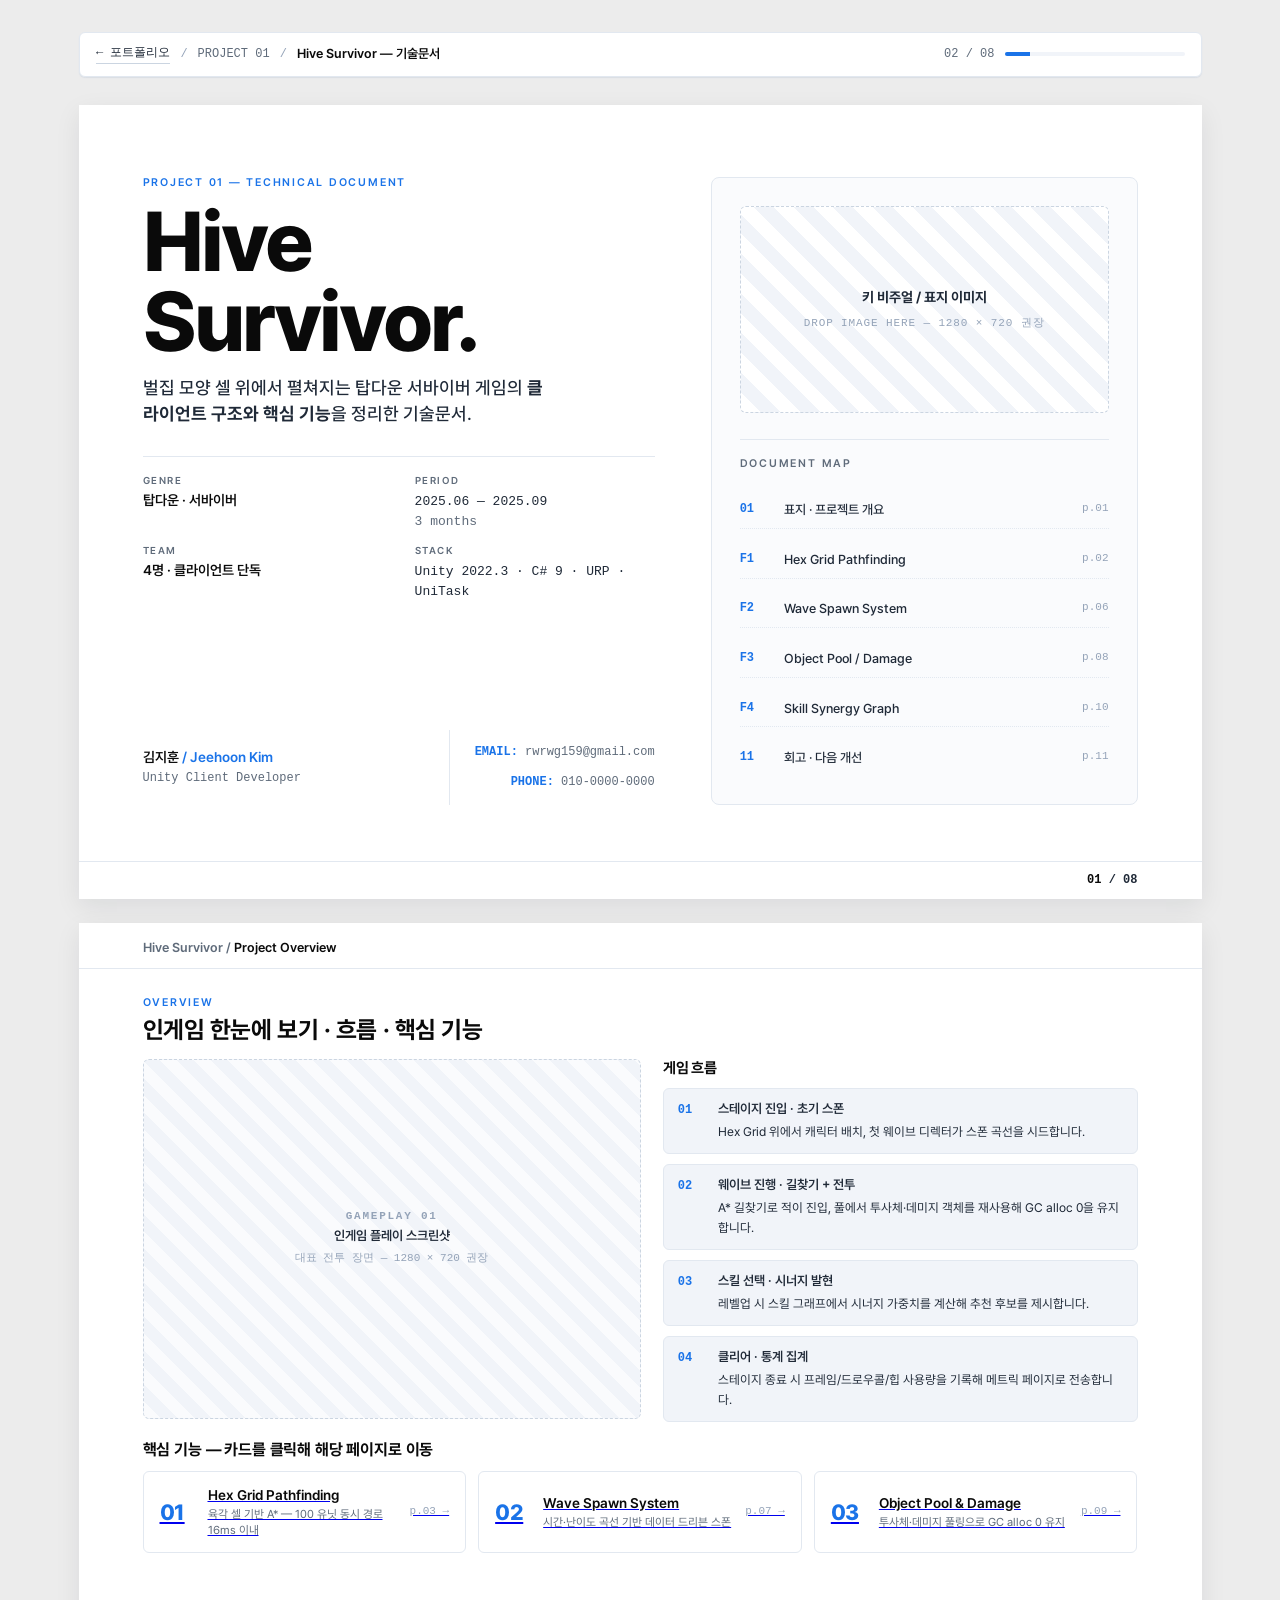
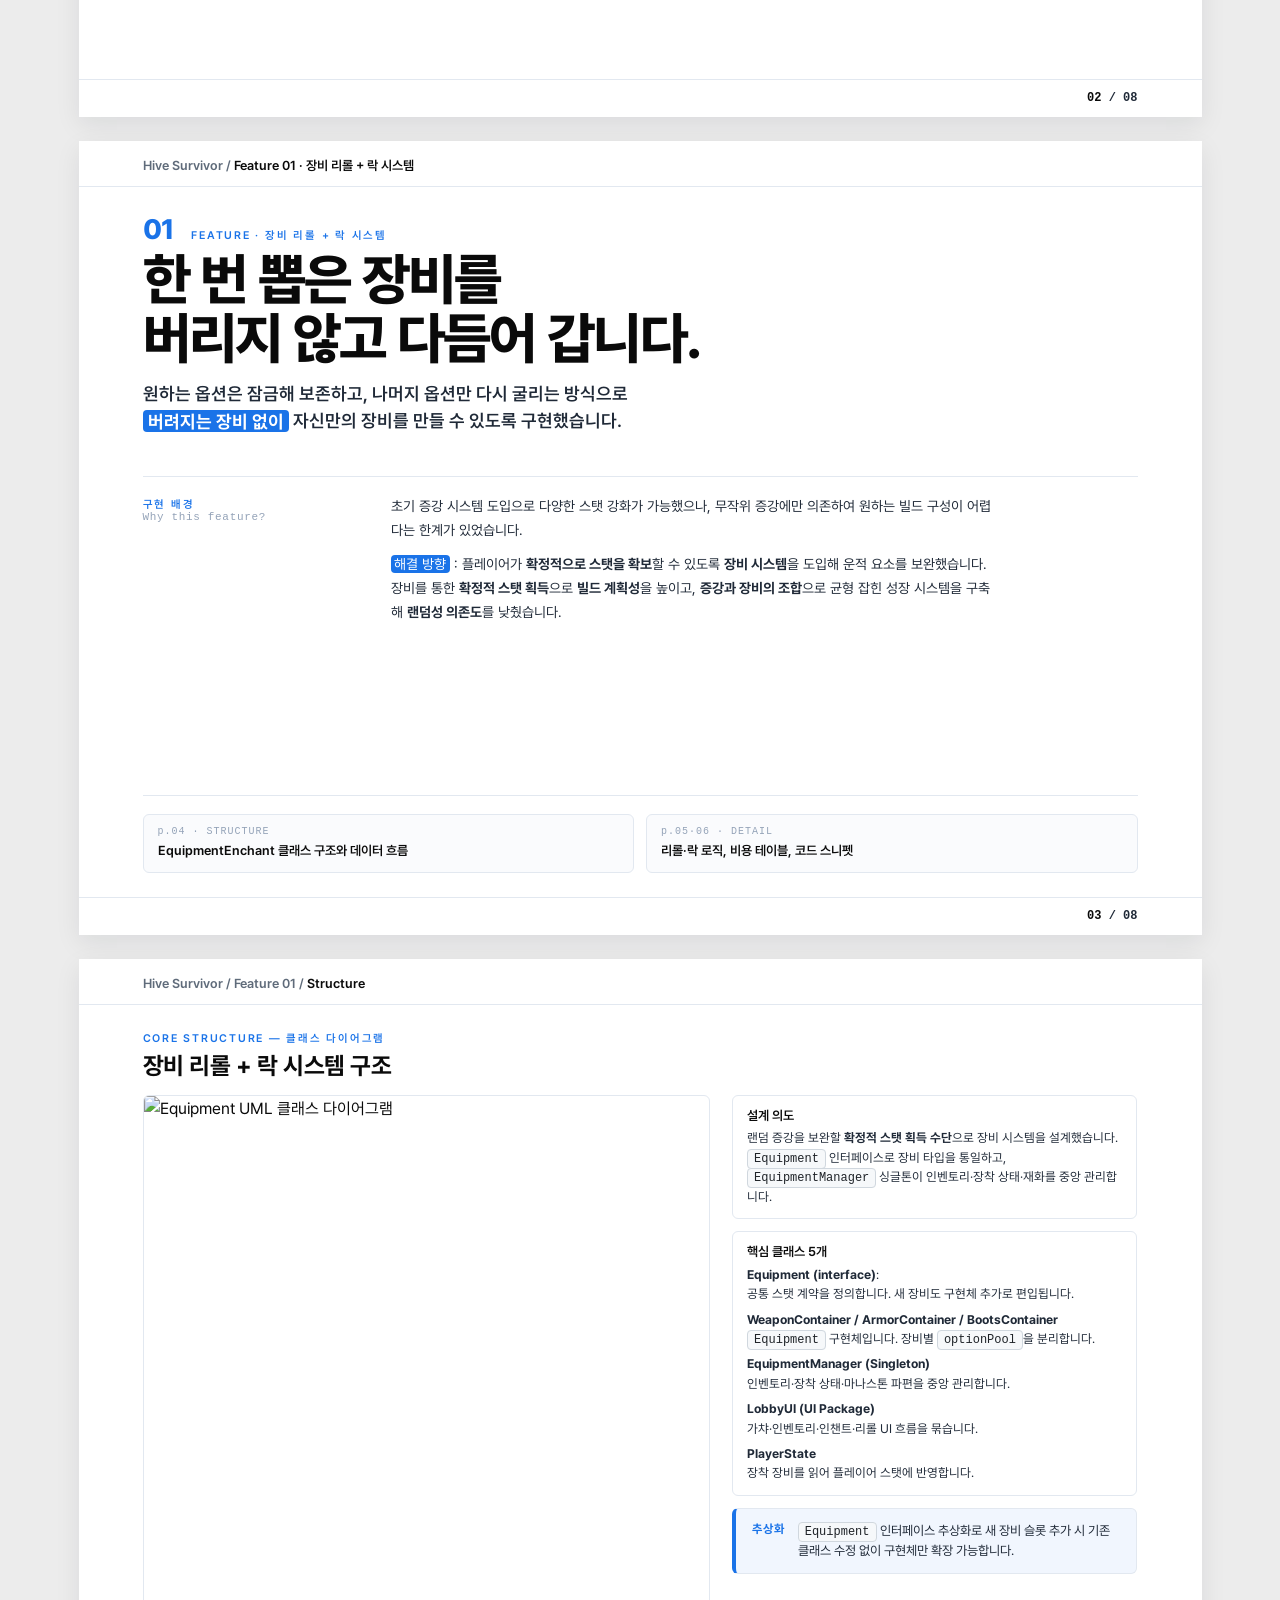
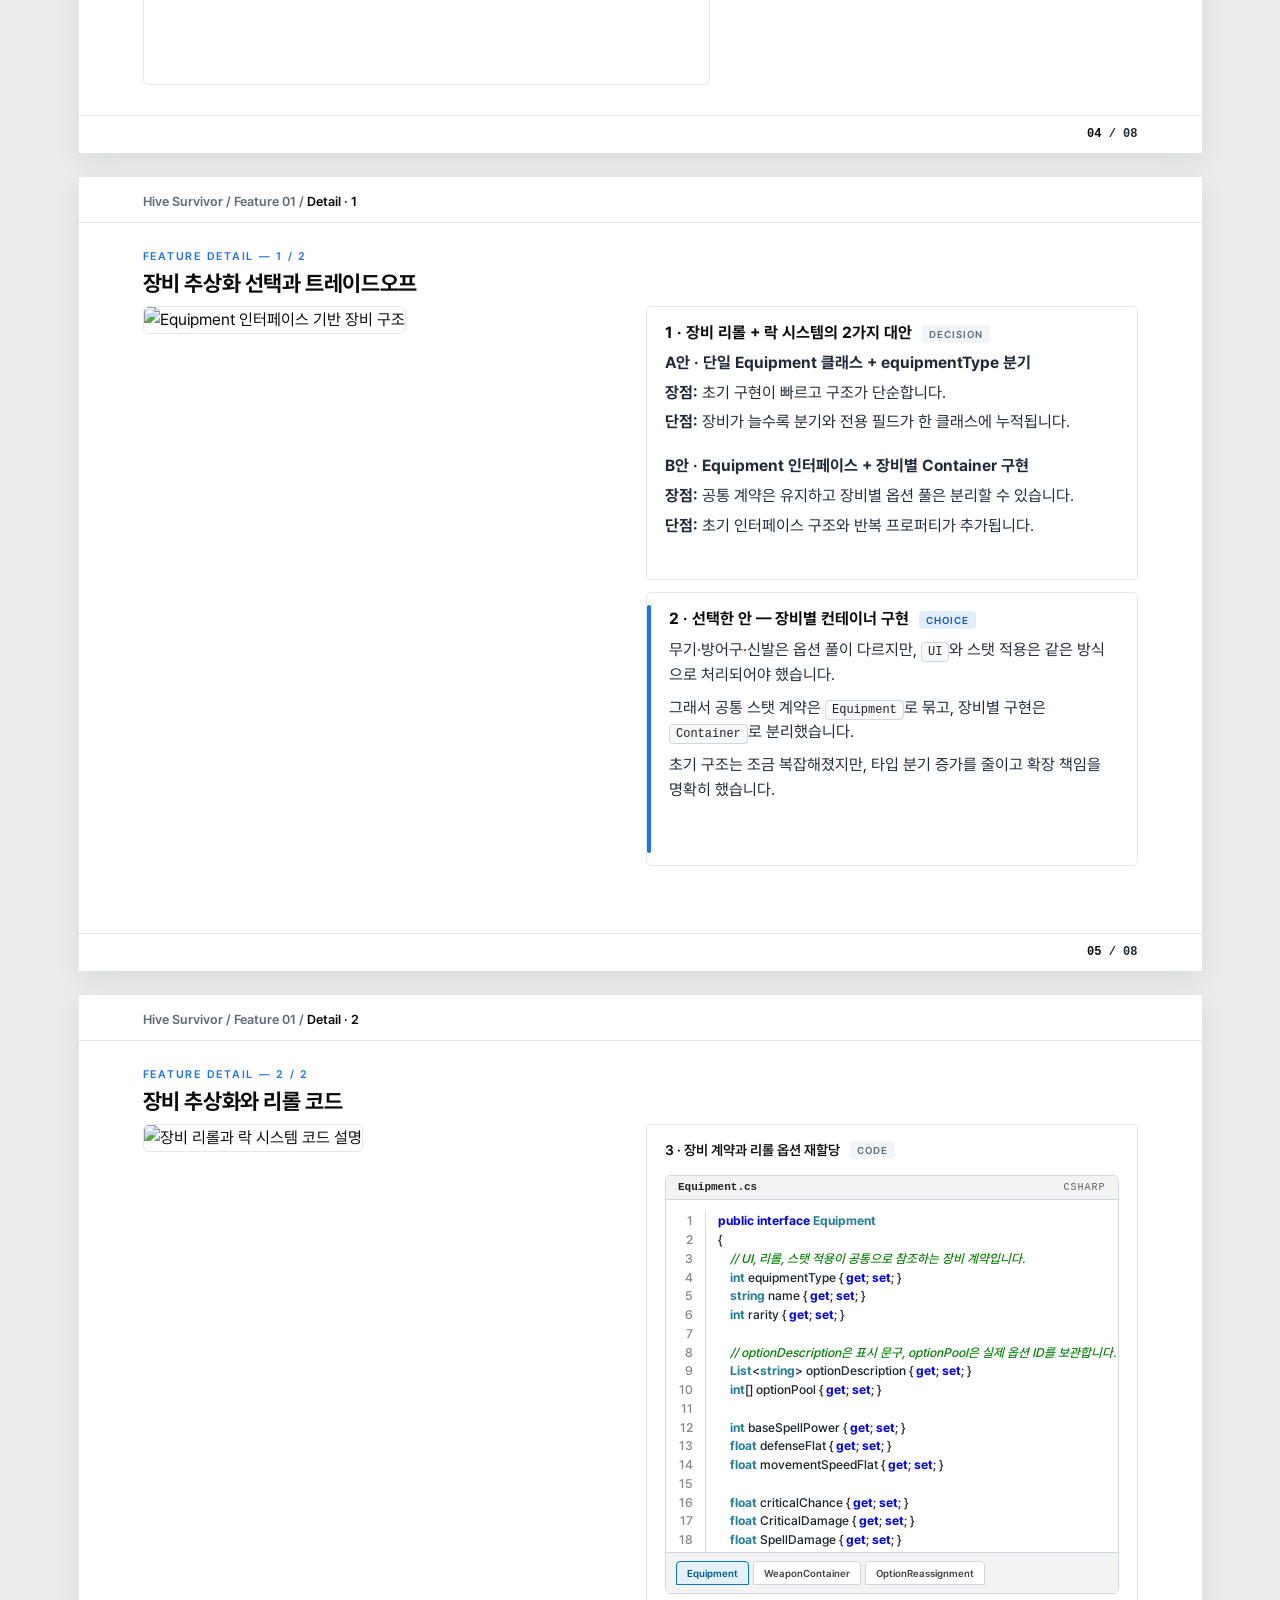
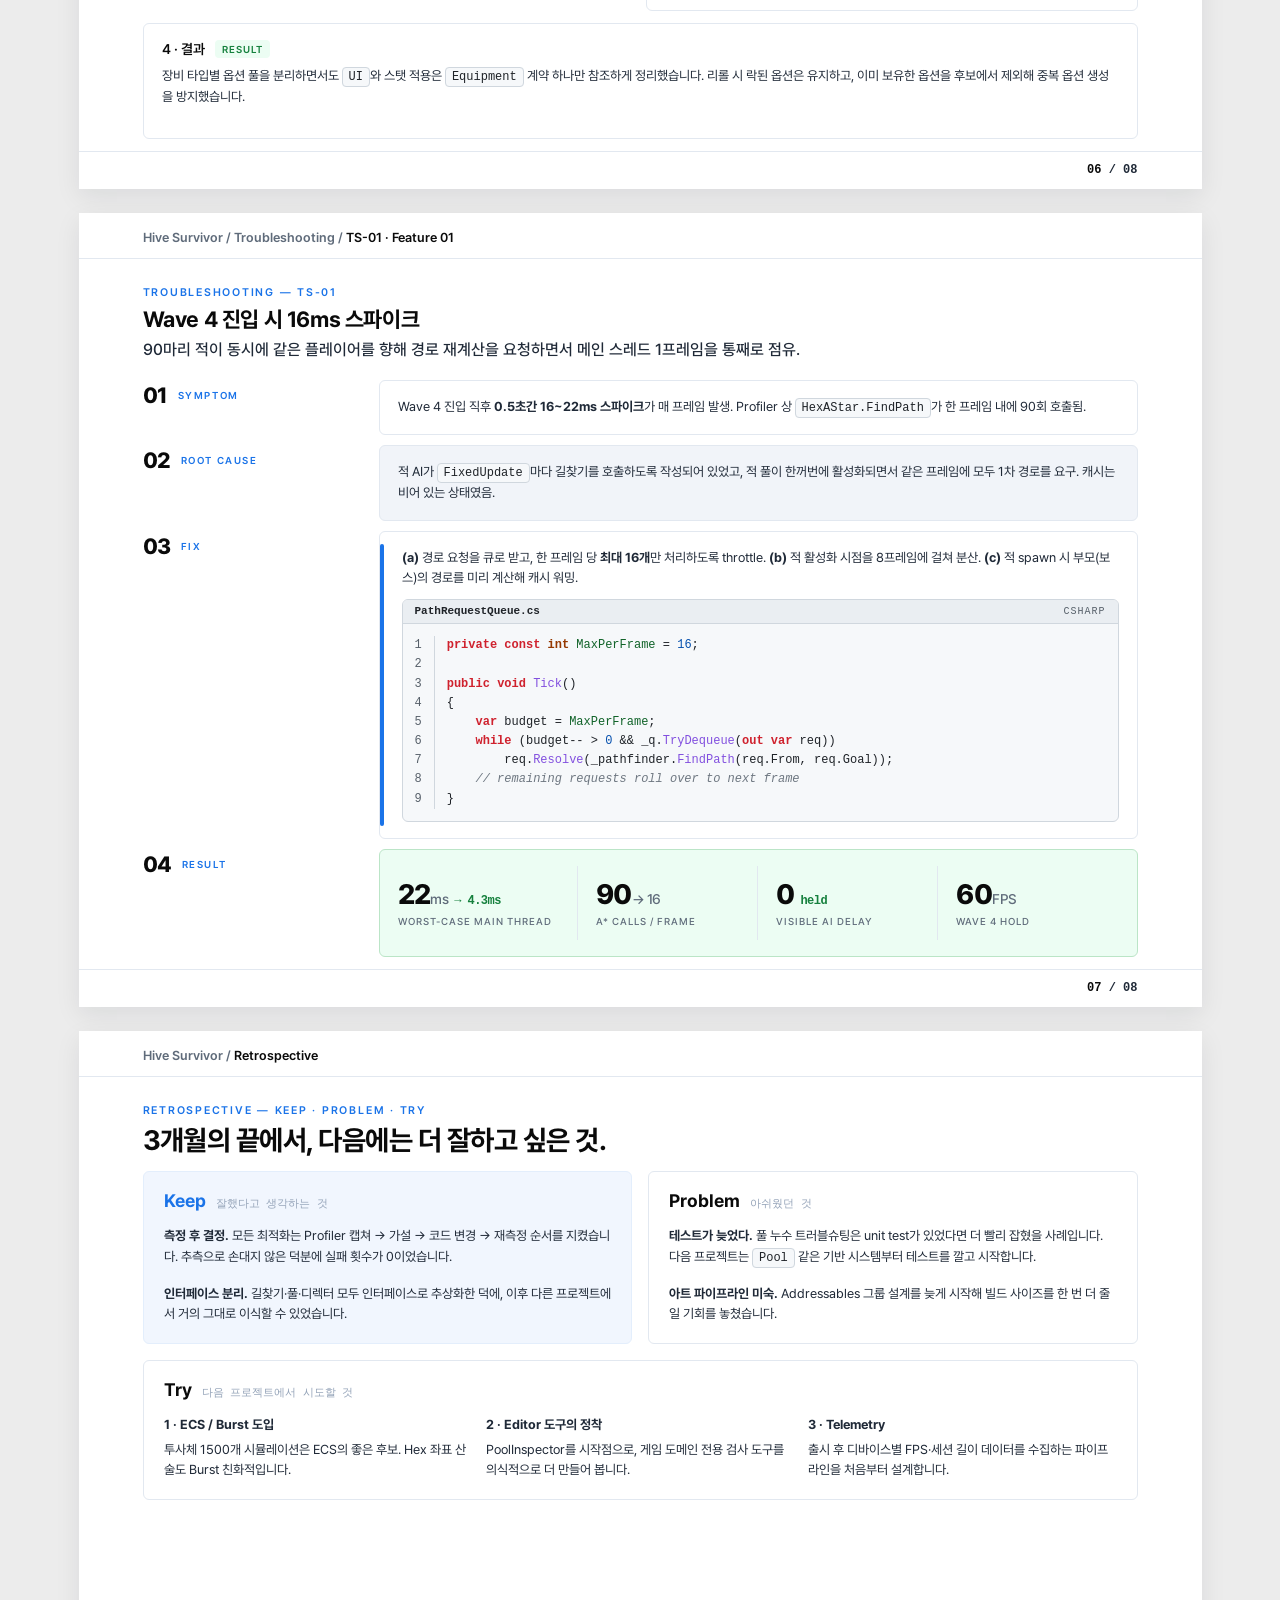
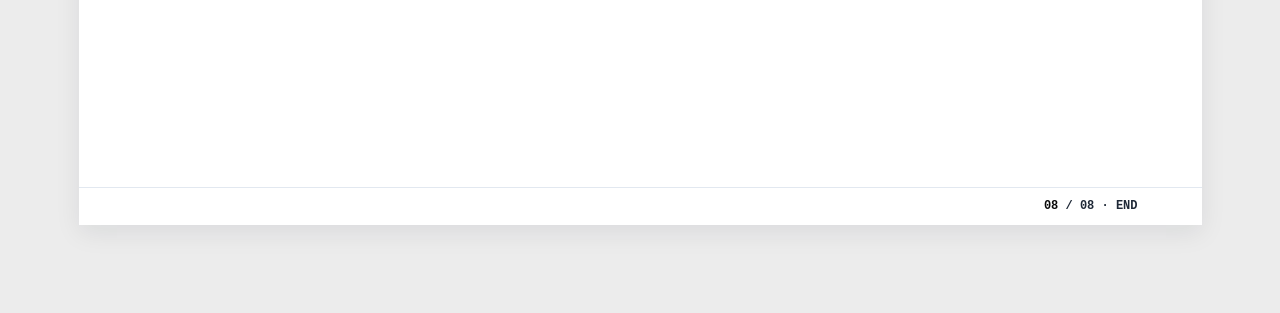
==== commit ac566a2b: "기술문서 CSS 외부화 (Phase A) 인라인 <style> 1360줄을 4개 파일로 분리: - techdoc.tokens.css (페이지·코드·콜아웃 토큰) - techdoc." ====
--- a/HiveSurvivor_Tech_Doc.html
+++ b/HiveSurvivor_Tech_Doc.html
@@ -1,746 +1,107 @@
 <!DOCTYPE html>
 <html lang="ko">
 <head>
-<meta charset="UTF-8">
-<title>Hive Survivor — 기술문서</title>
-<link rel="stylesheet" href="css/colors_and_type.css?v=2">
-<style>
-/* ============================================================
-   Tech Document — A4 landscape (297 × 210mm @ 96dpi = 1123 × 794px)
-   ============================================================ */
-:root{
-  --page-w: 1123px;
-  --page-h: 794px;
-  --pad-x: 64px;
-  --pad-y: 56px;
-
-  /* GitHub Light code colors */
-  --code-bg:        #F6F8FA;
-  --code-border:    #D0D7DE;
-  --code-fg:        #1F2328;
-  --code-comment:   #6E7781;
-  --code-keyword:   #CF222E;
-  --code-string:    #0A3069;
-  --code-number:    #0550AE;
-  --code-fn:        #8250DF;
-  --code-type:      #953800;
-  --code-attr:      #116329;
-  --code-line:      #57606A;
-  --code-gutter-bg: #EAEEF2;
-
-  /* Doc-specific */
-  --tag-bg:         #F1F4F9;
-  --callout-bg:     var(--blue-50);
-  --callout-border: var(--blue-700);
-  --warn-bg:        #FFF8E6;
-  --warn-border:    #B45309;
-  --good-bg:        #ECFDF3;
-  --good-border:    #15803D;
-}
-
-*,*::before,*::after{ box-sizing: border-box; }
-html,body{ margin:0; padding:0; background:#ECECEC; color:var(--fg); font:var(--body); }
-body{ padding: 32px 0 64px; }
-
-/* ----- Top utility bar (web only) ----- */
-.utility-bar{
-  position: sticky; top: 0; z-index: 50;
-  display:flex; justify-content:space-between; align-items:center;
-  width: var(--page-w); margin: 0 auto 28px;
-  padding: 12px 16px;
-  background:#fff; border:1px solid var(--line); border-radius: var(--r-2);
-  box-shadow: var(--shadow-1);
-}
-.utility-bar .crumb{ display:flex; align-items:center; gap:10px; font: var(--mono-sm); color: var(--fg-3); }
-.utility-bar .crumb a{ color: var(--fg-2); text-decoration: none; border-bottom: 1px solid var(--line-2); padding-bottom: 1px; }
-.utility-bar .crumb a:hover{ color: var(--accent); border-color: var(--accent); }
-.utility-bar .crumb .sep{ color: var(--fg-4); }
-.utility-bar .crumb .here{ color: var(--fg); font-weight: 600; font-family: var(--font-sans); font-size: 13px; }
-
-.utility-bar .progress{ display:flex; align-items:center; gap:10px; font: var(--mono-sm); color: var(--fg-3); }
-.utility-bar .progress .track{ width: 180px; height: 4px; background: var(--bg-sunk); border-radius: 999px; overflow: hidden; }
-.utility-bar .progress .fill{ height:100%; background: var(--accent); width: 0%; transition: width 200ms var(--ease); }
-
-@media print{
-  .utility-bar{ display:none; }
-}
-
-/* ============================================================
-   PAGE
-   ============================================================ */
-.page{
-  width: var(--page-w);
-  height: var(--page-h);
-  margin: 0 auto 24px;
-  background:#fff;
-  box-shadow: 0 8px 24px rgba(15,23,42,0.08);
-  position: relative;
-  overflow: hidden;
-  page-break-after: always;
-  break-after: page;
-  display: grid;
-  grid-template-columns: 1fr;
-  grid-template-rows: auto 1fr auto;
-  grid-template-areas:
-    "header"
-    "main"
-    "footer";
-}
-
-/* page header */
-.page-header{
-  grid-area: header;
-  padding: 18px var(--pad-x) 14px;
-  border-bottom: 1px solid var(--line);
-  display: flex; align-items: center; justify-content: space-between;
-}
-.page-header .left{ display:flex; align-items:baseline; gap: 14px; }
-.page-header .doc-mark{
-  font: 800 16px/1 var(--font-sans);
-  letter-spacing: -0.02em;
-  color: var(--fg);
-}
-.page-header .doc-mark .dot{ color: var(--accent); }
-.page-header .doc-title{
-  font: 600 13px/1 var(--font-sans);
-  color: var(--fg-3);
-}
-.page-header .doc-title b{ color: var(--fg); font-weight: 600; }
-.page-header .right{ display:flex; align-items:center; gap: 16px; font: var(--mono-sm); color: var(--fg-3); }
-.page-header .right .sep{ width:1px; height:12px; background: var(--line-2); }
-
-/* page footer */
-.page-footer{
-  grid-area: footer;
-  padding: 10px var(--pad-x);
-  border-top: 1px solid var(--line);
-  display:flex; align-items:center; justify-content:space-between;
-  font: var(--mono-sm); color: var(--fg-4);
-}
-.page-footer .pn{ color: var(--fg-2); font-weight: 600; }
-.page-footer .pn b{ color: var(--fg); }
-
-/* page main */
-.page-main{
-  grid-area: main;
-  padding: 28px var(--pad-x) 24px;
-  overflow: hidden;
-  position: relative;
-}
-
-/* ToC sidebar */
-.toc{
-  grid-area: toc;
-  border-left: 1px solid var(--line);
-  padding: 28px 28px 24px 24px;
-  background: var(--bg-alt);
-  display: flex; flex-direction: column; gap: 18px;
-}
-.toc .lbl{
-  font: 600 10px/1 var(--font-sans);
-  letter-spacing: 0.16em;
-  text-transform: uppercase;
-  color: var(--fg-3);
-}
-.toc ul{ list-style:none; margin:0; padding:0; display:flex; flex-direction:column; gap:2px; }
-.toc li a{
-  display: grid;
-  grid-template-columns: 28px 1fr;
-  align-items: baseline;
-  padding: 7px 8px;
-  border-radius: var(--r-1);
-  text-decoration: none;
-  color: var(--fg-2);
-  font: 500 12.5px/1.35 var(--font-sans);
-  transition: background var(--dur) var(--ease), color var(--dur) var(--ease);
-}
-.toc li a .num{ font: 500 11px/1 var(--font-mono); color: var(--fg-4); }
-.toc li a:hover{ background: #fff; color: var(--accent); }
-.toc li a.active{ background:#fff; color: var(--fg); border-left: 2px solid var(--accent); padding-left: 6px; }
-.toc li a.active .num{ color: var(--accent); }
-
-.toc .meta{ margin-top: auto; padding-top: 14px; border-top: 1px solid var(--line); }
-.toc .meta .row{ display:flex; justify-content:space-between; padding: 4px 0; font: var(--mono-sm); color: var(--fg-3); }
-.toc .meta .row b{ color: var(--fg); font-weight: 600; }
-
-/* ============================================================
-   CONTENT PRIMITIVES
-   ============================================================ */
-.eyebrow-doc{
-  font: 600 11px/1 var(--font-sans);
-  letter-spacing: 0.16em;
-  text-transform: uppercase;
-  color: var(--accent);
-}
-
-.section-title{
-  font: 700 32px/1.2 var(--font-sans);
-  letter-spacing: -0.018em;
-  margin: 8px 0 4px;
-  color: var(--fg);
-}
-.section-sub{
-  font: 500 16px/1.5 var(--font-sans);
-  color: var(--fg-2);
-  margin: 0 0 18px;
-  max-width: 70ch;
-}
-
-.h-num{
-  font: 500 11px/1 var(--font-mono);
-  color: var(--fg-4);
-  margin-right: 8px;
-}
-
-/* card */
-.card{
-  border: 1px solid var(--line);
-  border-radius: var(--r-2);
-  padding: 16px 18px;
-  background: #fff;
-}
-.card.sunk{ background: var(--bg-sunk); }
-.card.accent-bar{ position: relative; padding-left: 22px; }
-.card.accent-bar::before{
-  content: ""; position: absolute; left: 0; top: 12px; bottom: 12px;
-  width: 4px; border-radius: 2px; background: var(--accent);
-}
-
-.card .card-head{
-  display:flex; align-items:center; gap:10px; margin-bottom: 8px;
-}
-.card .card-head .ttl{ font: 600 14px/1.3 var(--font-sans); color: var(--fg); margin: 0; }
-.card .card-head .badge{
-  font: 600 10px/1 var(--font-sans);
-  letter-spacing: 0.1em; text-transform: uppercase;
-  padding: 4px 7px; border-radius: var(--r-1);
-  background: var(--bg-sunk); color: var(--fg-3);
-}
-.card .card-head .badge.b-blue{ background: var(--accent-soft); color: var(--accent-strong); }
-.card .card-head .badge.b-warn{ background: var(--warn-bg); color: var(--warn); }
-.card .card-head .badge.b-good{ background: var(--good-bg); color: var(--success); }
-
-.card p{ font: 400 13px/1.6 var(--font-sans); color: var(--fg-2); margin: 0; }
-.card p + p{ margin-top: 8px; }
-
-/* tags */
-.tags{ display:flex; flex-wrap:wrap; gap:6px; }
-.tag{ font: var(--mono-sm); padding: 4px 10px; border-radius: var(--r-1); background: var(--tag-bg); color: var(--fg-2); }
-.tag-outline{ background: transparent; border: 1px solid var(--line-2); color: var(--fg-2); }
-.tag-accent{ background: var(--accent-soft); color: var(--accent-strong); }
-.tag-solid{ background: var(--accent); color:#fff; }
-
-/* metric */
-.metric-row{
-  display:grid; grid-template-columns: repeat(4, 1fr); gap: 0;
-  border-top: 1px solid var(--line); border-bottom: 1px solid var(--line);
-}
-.metric-row .m{ padding: 14px 18px 14px 0; border-right: 1px solid var(--line); }
-.metric-row .m:last-child{ border-right: 0; padding-right: 0; }
-.metric-row .m:not(:first-child){ padding-left: 18px; }
-.metric-row .m .v{
-  font: 800 28px/1 var(--font-sans);
-  letter-spacing: -0.02em;
-  color: var(--fg);
-}
-.metric-row .m .v .small{ font-size: 14px; color: var(--fg-3); font-weight: 500; }
-.metric-row .m .v .delta{ font: 600 12px/1 var(--font-mono); color: var(--success); margin-left: 6px; }
-.metric-row .m .v .delta.bad{ color: var(--danger); }
-.metric-row .m .l{
-  font: 500 10px/1 var(--font-sans);
-  letter-spacing: 0.1em; text-transform: uppercase;
-  color: var(--fg-3); margin-top: 8px;
-}
-
-/* callout */
-.callout{
-  border: 1px solid var(--line);
-  border-left: 4px solid var(--callout-border);
-  background: var(--callout-bg);
-  padding: 12px 16px;
-  border-radius: var(--r-2);
-  display: grid; grid-template-columns: auto 1fr; gap: 12px; align-items: start;
-}
-.callout .ic{ font: 700 12px/1 var(--font-mono); color: var(--callout-border); padding-top: 2px; letter-spacing: 0.1em; }
-.callout p{ margin: 0; font: 400 13px/1.55 var(--font-sans); color: var(--fg-2); }
-.callout p + p{ margin-top: 6px; }
-.callout.warn{ border-left-color: var(--warn-border); background: var(--warn-bg); }
-.callout.warn .ic{ color: var(--warn-border); }
-.callout.good{ border-left-color: var(--good-border); background: var(--good-bg); }
-.callout.good .ic{ color: var(--good-border); }
-
-/* placeholder image / diagram */
-.ph{
-  border: 1px dashed var(--line-2);
-  border-radius: var(--r-2);
-  background:
-    repeating-linear-gradient(
-      45deg,
-      #FAFBFD 0px, #FAFBFD 12px,
-      #F1F4F9 12px, #F1F4F9 24px
-    );
-  display:flex; flex-direction:column; align-items:center; justify-content:center;
-  gap: 6px;
-  color: var(--fg-3);
-  text-align: center;
-  padding: 12px;
-}
-.ph .ic{ font: 600 11px/1 var(--font-mono); color: var(--fg-4); letter-spacing: 0.16em; }
-.ph .ttl{ font: 600 13px/1.3 var(--font-sans); color: var(--fg-2); }
-.ph .sub{ font: 500 11px/1.4 var(--font-mono); color: var(--fg-4); }
-
-/* code block — GitHub Light */
-.code{
-  border: 1px solid var(--code-border);
-  border-radius: var(--r-2);
-  background: var(--code-bg);
-  overflow: hidden;
-  font: 400 12px/1.6 var(--font-mono);
-  color: var(--code-fg);
-}
-.code .code-head{
-  display:flex; align-items:center; justify-content:space-between;
-  padding: 6px 12px;
-  background: var(--code-gutter-bg);
-  border-bottom: 1px solid var(--code-border);
-  font: 500 11px/1 var(--font-mono);
-  color: var(--code-line);
-}
-.code .code-head .file{ color: var(--code-fg); font-weight: 600; }
-.code .code-head .lang{ font: 500 10px/1 var(--font-mono); letter-spacing: 0.1em; text-transform: uppercase; }
-.code pre{
-  margin: 0; padding: 12px 14px 12px 0;
-  overflow: auto;
-  display: grid;
-  grid-template-columns: auto 1fr;
-}
-.code pre .ln{
-  user-select: none;
-  text-align: right;
-  padding: 0 12px;
-  color: var(--code-line);
-  background: transparent;
-  border-right: 1px solid var(--code-border);
-  margin-right: 12px;
-  white-space: pre;
-}
-.code pre code{ display:block; white-space: pre; }
-
-/* token colors */
-.tk-c{ color: var(--code-comment); font-style: italic; }
-.tk-k{ color: var(--code-keyword); }
-.tk-s{ color: var(--code-string); }
-.tk-n{ color: var(--code-number); }
-.tk-f{ color: var(--code-fn); }
-.tk-t{ color: var(--code-type); }
-.tk-a{ color: var(--code-attr); }
-
-/* inline code */
-code.inline{
-  font: 500 12px/1 var(--font-mono);
-  padding: 2px 6px;
-  background: var(--code-bg);
-  border: 1px solid var(--code-border);
-  border-radius: 4px;
-  color: var(--code-fg);
-}
-
-/* generic body lists */
-.body p{ font: 400 13px/1.65 var(--font-sans); color: var(--fg-2); margin: 0 0 8px; }
-.body p:last-child{ margin: 0; }
-.body ul{ margin: 0 0 8px; padding-left: 16px; display:flex; flex-direction:column; gap: 4px; }
-.body ul li{ font: 400 13px/1.55 var(--font-sans); color: var(--fg-2); }
-.body ul li b{ color: var(--fg); font-weight: 700; }
-
-/* split layouts */
-.split-2{ display:grid; grid-template-columns: 1fr 1fr; gap: 18px; }
-.split-3{ display:grid; grid-template-columns: repeat(3, 1fr); gap: 14px; }
-.split-2-1{ display:grid; grid-template-columns: 2fr 1fr; gap: 18px; }
-.split-1-2{ display:grid; grid-template-columns: 1fr 2fr; gap: 18px; }
-
-/* ============================================================
-   COVER PAGE
-   ============================================================ */
-.cover{
-  grid-template-columns: 1fr;
-  grid-template-areas: "main" "footer";
-  grid-template-rows: 1fr auto;
-}
-.cover .page-main{
-  display:grid;
-  grid-template-columns: 1.2fr 1fr;
-  gap: 56px;
-  padding: 72px var(--pad-x) 56px;
-}
-.cover .left{ display:flex; flex-direction:column; justify-content:space-between; }
-.cover .eyebrow-doc{ margin-bottom: 14px; }
-.cover h1.cover-title{
-  font: 800 84px/0.95 var(--font-sans);
-  letter-spacing: -0.035em;
-  margin: 0 0 14px;
-  color: var(--fg);
-}
-.cover .cover-sub{
-  font: 500 18px/1.45 var(--font-sans);
-  color: var(--fg-2);
-  max-width: 410px;
-  margin: 0 0 28px;
-}
-.cover .cover-meta{
-  display: grid;
-  grid-template-columns: repeat(2, 1fr);
-  gap: 14px 32px;
-  border-top: 1px solid var(--line);
-  padding-top: 18px;
-}
-.cover .cover-meta .row .l{
-  font: 600 10px/1 var(--font-sans);
-  letter-spacing: 0.16em; text-transform: uppercase;
-  color: var(--fg-3);
-}
-.cover .cover-meta .row .v{
-  font: 600 14px/1.4 var(--font-sans);
-  color: var(--fg);
-  margin-top: 6px;
-}
-.cover .cover-meta .row .v .mono{ font: 500 13px/1.4 var(--font-mono); color: var(--fg-2); }
-
-.cover .right{
-  background: var(--bg-alt);
-  border: 1px solid var(--line);
-  border-radius: var(--r-3);
-  padding: 28px;
-  display:flex; flex-direction:column; gap: 18px;
-  position: relative;
-}
-.cover .right .placeholder-hero{
-  border: 1px dashed var(--line-2);
-  border-radius: var(--r-2);
-  aspect-ratio: 1280 / 720;
-  width: 100%;
-  display:flex; flex-direction:column; align-items:center; justify-content:center;
-  gap: 10px;
-  color: var(--fg-3);
-  background:
-    repeating-linear-gradient(
-      45deg,
-      #FFFFFF 0px, #FFFFFF 14px,
-      #F1F4F9 14px, #F1F4F9 28px
-    );
-}
-.cover .right .placeholder-hero .ttl{ font: 700 14px/1.3 var(--font-sans); color: var(--fg-2); }
-.cover .right .placeholder-hero .sub{ font: 500 11px/1.4 var(--font-mono); color: var(--fg-4); letter-spacing: 0.08em; }
-
-.cover .right .toc-preview{
-  display:flex; flex-direction:column; gap: 0;
-  border-top: 1px solid var(--line);
-  padding-top: 18px;
-  margin-top: 8px;
-  flex: 1;
-  min-height: 0;
-  justify-content: space-between;
-}
-.cover .right .toc-preview .lbl{ font: 600 11px/1 var(--font-sans); letter-spacing: 0.16em; text-transform: uppercase; color: var(--fg-3); margin-bottom: 10px; }
-.cover .right .toc-preview .row{
-  display:grid; grid-template-columns: 32px 1fr auto; gap: 12px;
-  font: 500 13px/1.45 var(--font-sans);
-  color: var(--fg-2);
-  padding: 8px 0;
-  border-bottom: 1px dotted var(--line);
-}
-.cover .right .toc-preview .row:last-child{ border-bottom: 0; }
-.cover .right .toc-preview .row .n{ font: 600 12px/1.45 var(--font-mono); color: var(--accent); }
-.cover .right .toc-preview .row .p{ font: 500 11px/1.45 var(--font-mono); color: var(--fg-4); }
-
-.cover .author{
-  display:flex; align-items:center; justify-content: space-between;
-  margin-top: 24px;
-}
-.cover .author .who{ font: 600 14px/1.3 var(--font-sans); color: var(--fg); }
-.cover .author .who .meta{ display:block; font: 500 12px/1.4 var(--font-mono); color: var(--fg-3); margin-top: 4px; }
-.cover .author .stamp{
-  font: 500 12px/1.4 var(--font-mono);
-  text-align: right;
-  white-space: pre-line;
-  color: var(--fg-3);
-  text-align: right;
-  border-left: 1px solid var(--line);
-  padding-left: 14px;
-}
-
-/* ============================================================
-   OVERVIEW PAGE (page 2: header, hero metric, feature index)
-   ============================================================ */
-.overview-hero{
-  display:grid; grid-template-columns: 1.1fr 1fr; gap: 28px;
-  margin-bottom: 18px;
-}
-.overview-hero .left .h{
-  font: 700 28px/1.2 var(--font-sans);
-  letter-spacing: -0.015em;
-  margin: 6px 0 8px;
-}
-.overview-hero .left .lead{
-  font: 500 14px/1.6 var(--font-sans);
-  color: var(--fg-2);
-  margin: 0 0 12px;
-}
-
-.feature-index{
-  display:grid; grid-template-columns: repeat(2, 1fr); gap: 12px;
-}
-.feature-index .fi{
-  border: 1px solid var(--line);
-  border-radius: var(--r-2);
-  padding: 14px 16px;
-  display:grid; grid-template-columns: auto 1fr auto; gap: 12px; align-items: center;
-  transition: all var(--dur) var(--ease);
-}
-.feature-index .fi:hover{ border-color: var(--fg); transform: translateY(-1px); box-shadow: var(--shadow-1); }
-.feature-index .fi .n{
-  font: 800 22px/1 var(--font-sans);
-  letter-spacing: -0.02em;
-  color: var(--accent);
-  width: 36px;
-}
-.feature-index .fi .t{ font: 600 14px/1.3 var(--font-sans); color: var(--fg); margin: 0 0 2px; }
-.feature-index .fi .d{ font: 400 11.5px/1.4 var(--font-sans); color: var(--fg-3); margin: 0; }
-.feature-index .fi .p{
-  font: 500 11px/1 var(--font-mono);
-  color: var(--fg-4);
-}
-
-/* ============================================================
-   FEATURE COVER (sub-cover for each feature)
-   ============================================================ */
-.feature-cover .page-main{
-  display:grid;
-  grid-template-rows: auto 1fr auto;
-  gap: 18px;
-}
-.feature-cover .sub-eyebrow{ display:flex; align-items:baseline; gap: 18px; }
-.feature-cover .sub-eyebrow .num{
-  font: 800 28px/1 var(--font-sans);
-  letter-spacing: -0.02em;
-  color: var(--accent);
-}
-.feature-cover .sub-title{
-  font: 800 56px/1.05 var(--font-sans);
-  letter-spacing: -0.03em;
-  margin: 8px 0 12px;
-}
-.feature-cover .one-liner{
-  font: 600 18px/1.5 var(--font-sans);
-  color: var(--fg-2);
-  max-width: 60ch;
-  margin: 0 0 24px;
-}
-.feature-cover .one-liner .hl-blue{ font-weight: 700; }
-
-.feature-cover .why{
-  display:grid; grid-template-columns: 220px 1fr; gap: 28px;
-  border-top: 1px solid var(--line);
-  border-bottom: 1px solid var(--line);
-  padding: 18px 0;
-}
-.feature-cover .why .l{
-  font: 600 11px/1 var(--font-sans);
-  letter-spacing: 0.16em; text-transform: uppercase;
-  color: var(--accent);
-  padding-top: 4px;
-}
-.feature-cover .why p{ font: 400 14px/1.7 var(--font-sans); color: var(--fg-2); margin: 0 0 10px; max-width: 75ch; }
-.feature-cover .why p:last-child{ margin: 0; }
-
-.feature-cover .pages-hint{
-  display:flex; gap: 12px;
-  flex-wrap: wrap;
-}
-.feature-cover .pages-hint .ph-card{
-  flex: 1;
-  border: 1px solid var(--line);
-  border-radius: var(--r-2);
-  padding: 12px 14px;
-  background: var(--bg-alt);
-  min-width: 0;
-}
-.feature-cover .pages-hint .ph-card .lbl{ font: 500 10px/1 var(--font-mono); letter-spacing: 0.1em; color: var(--fg-4); }
-.feature-cover .pages-hint .ph-card .ttl{ font: 600 13px/1.3 var(--font-sans); color: var(--fg); margin-top: 6px; }
-
-/* ============================================================
-   STRUCTURE PAGE
-   ============================================================ */
-.structure-page .layout{
-  display:grid; grid-template-columns: 1.4fr 1fr; gap: 22px;
-  align-items: stretch;
-}
-.structure-page .diagram-wrap{
-  display:flex; flex-direction:column; gap: 10px;
-  min-height: 460px;
-}
-.structure-page .diagram-wrap .ph{ flex:1; min-height: 460px; padding: 24px; }
-.structure-page .legend{
-  display:flex; gap: 14px; flex-wrap: wrap;
-  font: var(--mono-sm); color: var(--fg-3);
-}
-.structure-page .legend .lg{ display:flex; align-items:center; gap: 6px; }
-.structure-page .legend .sw{ width: 14px; height: 14px; border-radius: 3px; border: 1px solid var(--line-2); background: #fff; }
-.structure-page .legend .sw.s2{ background: var(--accent-soft); border-color: var(--accent); }
-.structure-page .legend .sw.s3{ background: var(--accent); border-color: var(--accent-strong); }
-
-.structure-page .notes{ display:flex; flex-direction:column; gap: 12px; }
-.structure-page .notes h4{ font: 600 13px/1.3 var(--font-sans); margin: 0 0 4px; }
-.structure-page .notes .item{
-  border: 1px solid var(--line);
-  border-radius: var(--r-2);
-  padding: 12px 14px;
-}
-.structure-page .notes .item p{ font: 400 12.5px/1.55 var(--font-sans); color: var(--fg-2); margin: 0; }
-
-/* ============================================================
-   FEATURE-DETAIL PAGE
-   ============================================================ */
-.detail-page .grid{
-  display:grid;
-  grid-template-columns: 1fr 1fr;
-  grid-auto-rows: minmax(0, auto);
-  gap: 12px;
-}
-.detail-page .grid .span2{ grid-column: 1 / -1; }
-
-/* ============================================================
-   TROUBLESHOOTING PAGE
-   ============================================================ */
-.ts-page .stack{ display:grid; grid-template-columns: 220px 1fr; gap: 16px; align-items: start; }
-.ts-page .stack .step-l{
-  font: 600 10px/1 var(--font-sans);
-  letter-spacing: 0.16em; text-transform: uppercase;
-  color: var(--accent);
-  padding-top: 4px;
-  display:flex; align-items: center; gap: 10px;
-}
-.ts-page .stack .step-l .num{ font: 800 22px/1 var(--font-sans); letter-spacing: -0.02em; color: var(--fg); }
-.ts-page .timeline{ display:flex; flex-direction: column; gap: 10px; }
-
-/* ============================================================
-   RETROSPECTIVE PAGE
-   ============================================================ */
-.retro-page .grid{
-  display:grid; grid-template-columns: 1fr 1fr; gap: 16px;
-}
-.retro-page .pillar{
-  border: 1px solid var(--line);
-  border-radius: var(--r-2);
-  padding: 18px 20px;
-  display:flex; flex-direction:column; gap: 10px;
-}
-.retro-page .pillar h4{
-  display:flex; align-items:baseline; gap: 10px;
-  font: 700 18px/1.2 var(--font-sans);
-  margin: 0 0 4px;
-}
-.retro-page .pillar h4 .num{ font: 500 11px/1 var(--font-mono); color: var(--fg-4); }
-.retro-page .pillar p{ font: 400 13px/1.6 var(--font-sans); color: var(--fg-2); margin: 0; }
-.retro-page .pillar.accent{ background: var(--accent-faint); border-color: var(--blue-100); }
-
-/* ============================================================
-   PRINT
-   ============================================================ */
-@page{
-  size: A4 landscape;
-  margin: 0;
-}
-@media print{
-  html, body{ background: #fff; padding: 0; }
-  .page{ box-shadow: none; margin: 0; page-break-after: always; }
-  .page:last-of-type{ page-break-after: auto; }
-}
-</style>
+    <meta charset="UTF-8">
+    <meta name="viewport" content="width=device-width, initial-scale=1">
+    <title>Hive Survivor — 기술문서</title>
+    <link rel="stylesheet" href="css/colors_and_type.css?v=2">
+    <link rel="stylesheet" href="css/techdoc.tokens.css?v=1">
+    <link rel="stylesheet" href="css/techdoc.frame.css?v=1">
+    <link rel="stylesheet" href="css/techdoc.content.css?v=1">
+    <link rel="stylesheet" href="css/techdoc.pages.css?v=1">
 </head>
 <body>
 
 <!-- Web-only utility bar -->
 <div class="utility-bar">
-  <div class="crumb">
-    <a href="Portfolio.html">← 포트폴리오</a>
-    <span class="sep">/</span>
-    <span>PROJECT 01</span>
-    <span class="sep">/</span>
-    <span class="here">Hive Survivor — 기술문서</span>
-  </div>
-  <div class="progress">
-    <span id="page-indicator">01 / 12</span>
-    <div class="track"><div class="fill" id="progress-fill"></div></div>
-  </div>
+    <div class="crumb">
+        <a href="Portfolio.html">← 포트폴리오</a>
+        <span class="sep">/</span>
+        <span>PROJECT 01</span>
+        <span class="sep">/</span>
+        <span class="here">Hive Survivor — 기술문서</span>
+    </div>
+    <div class="progress">
+        <span id="page-indicator">01 / 08</span>
+        <div class="track">
+            <div class="fill" id="progress-fill"></div>
+        </div>
+    </div>
 </div>
 
 <!-- ============================================================
      PAGE 01 — COVER
 ============================================================ -->
 <section class="page cover" data-screen-label="01 Cover">
-  <main class="page-main">
-    <div class="left">
-      <div>
-        <div class="eyebrow-doc">PROJECT 01 — TECHNICAL DOCUMENT</div>
-        <h1 class="cover-title">Hive<br>Survivor.</h1>
-        <p class="cover-sub" style="max-width: 410px;">
-          벌집 모양 셀 위에서 펼쳐지는 탑다운 서바이버 게임의 <b>클라이언트 구조와 핵심 기능</b>을 정리한 기술문서.
-        </p>
-
-        <div class="cover-meta">
-          <div class="row">
-            <div class="l">Genre</div>
-            <div class="v">탑다운 · 서바이버</div>
-          </div>
-          <div class="row">
-            <div class="l">Period</div>
-            <div class="v"><span class="mono">2025.06 — 2025.09</span><br><span class="mono" style="color:var(--fg-3)">3 months</span></div>
-          </div>
-          <div class="row">
-            <div class="l">Team</div>
-            <div class="v">4명 · 클라이언트 단독</div>
-          </div>
-          <div class="row">
-            <div class="l">Stack</div>
-            <div class="v"><span class="mono">Unity 2022.3 · C# 9 · URP · UniTask</span></div>
-          </div>
-        </div>
-      </div>
-
-      <div class="author">
-        <div class="who">
-          김지훈 <span class="accent">/ Jeehoon Kim</span>
-          <span class="meta">Unity Client Developer</span>
-        </div>
-        <div class="stamp" style="padding: 0px 0px 0px 25px; line-height: 1.25">
-          <div><b style="color: var(--accent); font-weight: 700;">EMAIL:</b> rwrwg159@gmail.com</div>
-          <div><b style="color: var(--accent); font-weight: 700;">PHONE:</b> 010-0000-0000</div>
-        </div>
-      </div>
-    </div>
-
-    <aside class="right">
-      <div class="placeholder-hero">
-        <div class="ttl">키 비주얼 / 표지 이미지</div>
-        <div class="sub">DROP IMAGE HERE — 1280 × 720 권장</div>
-      </div>
-
-      <div class="toc-preview">
-        <div class="lbl">Document Map</div>
-        <div class="row"><span class="n">01</span><span>표지 · 프로젝트 개요</span><span class="p">p.01</span></div>
-        <div class="row"><span class="n">F1</span><span>Hex Grid Pathfinding</span><span class="p">p.02</span></div>
-        <div class="row"><span class="n">F2</span><span>Wave Spawn System</span><span class="p">p.06</span></div>
-        <div class="row"><span class="n">F3</span><span>Object Pool / Damage</span><span class="p">p.08</span></div>
-        <div class="row"><span class="n">F4</span><span>Skill Synergy Graph</span><span class="p">p.10</span></div>
-        <div class="row"><span class="n">11</span><span>회고 · 다음 개선</span><span class="p">p.11</span></div>
-      </div>
-    </aside>
-  </main>
-
-  <footer class="page-footer">
-    <span></span>
-    <span class="pn"><b>01</b> / 12</span>
-  </footer>
+    <main class="page-main">
+        <div class="left">
+            <div>
+                <div class="eyebrow-doc">PROJECT 01 — TECHNICAL DOCUMENT</div>
+                <h1 class="cover-title">Hive<br>Survivor.</h1>
+                <p class="cover-sub" style="max-width: 410px;">
+                    벌집 모양 셀 위에서 펼쳐지는 탑다운 서바이버 게임의 <b>클라이언트 구조와 핵심 기능</b>을 정리한 기술문서.
+                </p>
+
+                <div class="cover-meta">
+                    <div class="row">
+                        <div class="l">Genre</div>
+                        <div class="v">탑다운 · 서바이버</div>
+                    </div>
+                    <div class="row">
+                        <div class="l">Period</div>
+                        <div class="v"><span class="mono">2025.06 — 2025.09</span><br><span class="mono"
+                                                                                            style="color:var(--fg-3)">3 months</span>
+                        </div>
+                    </div>
+                    <div class="row">
+                        <div class="l">Team</div>
+                        <div class="v">4명 · 클라이언트 단독</div>
+                    </div>
+                    <div class="row">
+                        <div class="l">Stack</div>
+                        <div class="v"><span class="mono">Unity 2022.3 · C# 9 · URP · UniTask</span></div>
+                    </div>
+                </div>
+            </div>
+
+            <div class="author">
+                <div class="who">
+                    김지훈 <span class="accent">/ Jeehoon Kim</span>
+                    <span class="meta">Unity Client Developer</span>
+                </div>
+                <div class="stamp" style="padding: 0px 0px 0px 25px; line-height: 1.25">
+                    <div><b style="color: var(--accent); font-weight: 700;">EMAIL:</b> rwrwg159@gmail.com</div>
+                    <div><b style="color: var(--accent); font-weight: 700;">PHONE:</b> 010-0000-0000</div>
+                </div>
+            </div>
+        </div>
+
+        <aside class="right">
+            <div class="placeholder-hero">
+                <div class="ttl">키 비주얼 / 표지 이미지</div>
+                <div class="sub">DROP IMAGE HERE — 1280 × 720 권장</div>
+            </div>
+
+            <div class="toc-preview">
+                <div class="lbl">Document Map</div>
+                <div class="row"><span class="n">01</span><span>표지 · 프로젝트 개요</span><span class="p">p.01</span></div>
+                <div class="row"><span class="n">F1</span><span>Hex Grid Pathfinding</span><span class="p">p.02</span>
+                </div>
+                <div class="row"><span class="n">F2</span><span>Wave Spawn System</span><span class="p">p.06</span>
+                </div>
+                <div class="row"><span class="n">F3</span><span>Object Pool / Damage</span><span class="p">p.08</span>
+                </div>
+                <div class="row"><span class="n">F4</span><span>Skill Synergy Graph</span><span class="p">p.10</span>
+                </div>
+                <div class="row"><span class="n">11</span><span>회고 · 다음 개선</span><span class="p">p.11</span></div>
+            </div>
+        </aside>
+    </main>
+
+    <footer class="page-footer">
+        <span></span>
+        <span class="pn"><b>01</b> / 08</span>
+    </footer>
 </section>
 
 
@@ -748,241 +109,371 @@
      PAGE 02 — OVERVIEW (gameplay · flow · features)
 ============================================================ -->
 <section class="page" data-screen-label="02 Overview">
-  <header class="page-header">
-    <div class="left">
-      <span class="doc-title">Hive Survivor / <b>Project Overview</b></span>
-    </div>
-  </header>
-
-  <main class="page-main" style="overflow:auto;">
-    <div class="eyebrow-doc">OVERVIEW</div>
-    <h2 class="section-title" style="font-size:24px; margin-bottom:14px;">인게임 한눈에 보기 · 흐름 · 핵심 기능</h2>
-
-    <div style="display:grid; grid-template-columns: 1.05fr 1fr; gap: 22px; align-items: start; margin-bottom: 18px;">
-      <div class="ph" style="height: 360px; padding: 24px;">
-        <div class="ic">GAMEPLAY 01</div>
-        <div class="ttl">인게임 플레이 스크린샷</div>
-        <div class="sub">대표 전투 장면 — 1280 × 720 권장</div>
-      </div>
-
-      <div>
-        <h3 style="font:700 15px/1.3 var(--font-sans); margin: 0 0 10px;">게임 흐름</h3>
-        <div style="display:flex; flex-direction:column; gap: 10px;">
-          <div class="card sunk" style="padding: 12px 14px;">
-            <div style="display:grid; grid-template-columns: 28px 1fr; gap: 12px; align-items: baseline;">
-              <span style="font: 600 12px/1 var(--font-mono); color: var(--accent);">01</span>
-              <div>
-                <p style="font: 600 13px/1.3 var(--font-sans); margin: 0;">스테이지 진입 · 초기 스폰</p>
-                <p style="font: 400 12.5px/1.55 var(--font-sans); color: var(--fg-2); margin: 4px 0 0;">Hex Grid 위에서 캐릭터 배치, 첫 웨이브 디렉터가 스폰 곡선을 시드합니다.</p>
-              </div>
-            </div>
-          </div>
-          <div class="card sunk" style="padding: 12px 14px;">
-            <div style="display:grid; grid-template-columns: 28px 1fr; gap: 12px; align-items: baseline;">
-              <span style="font: 600 12px/1 var(--font-mono); color: var(--accent);">02</span>
-              <div>
-                <p style="font: 600 13px/1.3 var(--font-sans); margin: 0;">웨이브 진행 · 길찾기 + 전투</p>
-                <p style="font: 400 12.5px/1.55 var(--font-sans); color: var(--fg-2); margin: 4px 0 0;">A* 길찾기로 적이 진입, 풀에서 투사체·데미지 객체를 재사용해 GC alloc 0을 유지합니다.</p>
-              </div>
-            </div>
-          </div>
-          <div class="card sunk" style="padding: 12px 14px;">
-            <div style="display:grid; grid-template-columns: 28px 1fr; gap: 12px; align-items: baseline;">
-              <span style="font: 600 12px/1 var(--font-mono); color: var(--accent);">03</span>
-              <div>
-                <p style="font: 600 13px/1.3 var(--font-sans); margin: 0;">스킬 선택 · 시너지 발현</p>
-                <p style="font: 400 12.5px/1.55 var(--font-sans); color: var(--fg-2); margin: 4px 0 0;">레벨업 시 스킬 그래프에서 시너지 가중치를 계산해 추천 후보를 제시합니다.</p>
-              </div>
-            </div>
-          </div>
-          <div class="card sunk" style="padding: 12px 14px;">
-            <div style="display:grid; grid-template-columns: 28px 1fr; gap: 12px; align-items: baseline;">
-              <span style="font: 600 12px/1 var(--font-mono); color: var(--accent);">04</span>
-              <div>
-                <p style="font: 600 13px/1.3 var(--font-sans); margin: 0;">클리어 · 통계 집계</p>
-                <p style="font: 400 12.5px/1.55 var(--font-sans); color: var(--fg-2); margin: 4px 0 0;">스테이지 종료 시 프레임/드로우콜/힙 사용량을 기록해 메트릭 페이지로 전송합니다.</p>
-              </div>
-            </div>
-          </div>
-        </div>
-      </div>
-    </div>
-
-    <h3 style="font:700 16px/1.3 var(--font-sans); margin: 0 0 10px;">핵심 기능 — 카드를 클릭해 해당 페이지로 이동</h3>
-    <div class="feature-index" style="grid-template-columns: repeat(3, 1fr);">
-      <a class="fi" href="#f1">
-        <div class="n">01</div>
+    <header class="page-header">
+        <div class="left">
+            <span class="doc-title">Hive Survivor / <b>Project Overview</b></span>
+        </div>
+    </header>
+
+    <main class="page-main" style="overflow:auto;">
+        <div class="eyebrow-doc">OVERVIEW</div>
+        <h2 class="section-title" style="font-size:24px; margin-bottom:14px;">인게임 한눈에 보기 · 흐름 · 핵심 기능</h2>
+
+        <div style="display:grid; grid-template-columns: 1.05fr 1fr; gap: 22px; align-items: start; margin-bottom: 18px;">
+            <div class="ph" style="height: 360px; padding: 24px;">
+                <div class="ic">GAMEPLAY 01</div>
+                <div class="ttl">인게임 플레이 스크린샷</div>
+                <div class="sub">대표 전투 장면 — 1280 × 720 권장</div>
+            </div>
+
+            <div>
+                <h3 style="font:700 15px/1.3 var(--font-sans); margin: 0 0 10px;">게임 흐름</h3>
+                <div style="display:flex; flex-direction:column; gap: 10px;">
+                    <div class="card sunk" style="padding: 12px 14px;">
+                        <div style="display:grid; grid-template-columns: 28px 1fr; gap: 12px; align-items: baseline;">
+                            <span style="font: 600 12px/1 var(--font-mono); color: var(--accent);">01</span>
+                            <div>
+                                <p style="font: 600 13px/1.3 var(--font-sans); margin: 0;">스테이지 진입 · 초기 스폰</p>
+                                <p style="font: 400 12.5px/1.55 var(--font-sans); color: var(--fg-2); margin: 4px 0 0;">
+                                    Hex Grid 위에서 캐릭터 배치, 첫 웨이브 디렉터가 스폰 곡선을 시드합니다.</p>
+                            </div>
+                        </div>
+                    </div>
+                    <div class="card sunk" style="padding: 12px 14px;">
+                        <div style="display:grid; grid-template-columns: 28px 1fr; gap: 12px; align-items: baseline;">
+                            <span style="font: 600 12px/1 var(--font-mono); color: var(--accent);">02</span>
+                            <div>
+                                <p style="font: 600 13px/1.3 var(--font-sans); margin: 0;">웨이브 진행 · 길찾기 + 전투</p>
+                                <p style="font: 400 12.5px/1.55 var(--font-sans); color: var(--fg-2); margin: 4px 0 0;">
+                                    A* 길찾기로 적이 진입, 풀에서 투사체·데미지 객체를 재사용해 GC alloc 0을 유지합니다.</p>
+                            </div>
+                        </div>
+                    </div>
+                    <div class="card sunk" style="padding: 12px 14px;">
+                        <div style="display:grid; grid-template-columns: 28px 1fr; gap: 12px; align-items: baseline;">
+                            <span style="font: 600 12px/1 var(--font-mono); color: var(--accent);">03</span>
+                            <div>
+                                <p style="font: 600 13px/1.3 var(--font-sans); margin: 0;">스킬 선택 · 시너지 발현</p>
+                                <p style="font: 400 12.5px/1.55 var(--font-sans); color: var(--fg-2); margin: 4px 0 0;">
+                                    레벨업 시 스킬 그래프에서 시너지 가중치를 계산해 추천 후보를 제시합니다.</p>
+                            </div>
+                        </div>
+                    </div>
+                    <div class="card sunk" style="padding: 12px 14px;">
+                        <div style="display:grid; grid-template-columns: 28px 1fr; gap: 12px; align-items: baseline;">
+                            <span style="font: 600 12px/1 var(--font-mono); color: var(--accent);">04</span>
+                            <div>
+                                <p style="font: 600 13px/1.3 var(--font-sans); margin: 0;">클리어 · 통계 집계</p>
+                                <p style="font: 400 12.5px/1.55 var(--font-sans); color: var(--fg-2); margin: 4px 0 0;">
+                                    스테이지 종료 시 프레임/드로우콜/힙 사용량을 기록해 메트릭 페이지로 전송합니다.</p>
+                            </div>
+                        </div>
+                    </div>
+                </div>
+            </div>
+        </div>
+
+        <h3 style="font:700 16px/1.3 var(--font-sans); margin: 0 0 10px;">핵심 기능 — 카드를 클릭해 해당 페이지로 이동</h3>
+        <div class="feature-index" style="grid-template-columns: repeat(3, 1fr);">
+            <a class="fi" href="#f1">
+                <div class="n">01</div>
+                <div>
+                    <p class="t">Hex Grid Pathfinding</p>
+                    <p class="d">육각 셀 기반 A* — 100 유닛 동시 경로 16ms 이내</p>
+                </div>
+                <div class="p">p.03 →</div>
+            </a>
+            <a class="fi" href="#f2">
+                <div class="n">02</div>
+                <div>
+                    <p class="t">Wave Spawn System</p>
+                    <p class="d">시간·난이도 곡선 기반 데이터 드리븐 스폰</p>
+                </div>
+                <div class="p">p.07 →</div>
+            </a>
+            <a class="fi" href="#f3">
+                <div class="n">03</div>
+                <div>
+                    <p class="t">Object Pool & Damage</p>
+                    <p class="d">투사체·데미지 풀링으로 GC alloc 0 유지</p>
+                </div>
+                <div class="p">p.09 →</div>
+            </a>
+        </div>
+    </main>
+
+    <footer class="page-footer">
+        <span></span>
+        <span class="pn"><b>02</b> / 08</span>
+    </footer>
+</section>
+
+
+<!-- ============================================================
+     PAGE 03 — FEATURE 01 COVER
+============================================================ -->
+<section class="page feature-cover" id="f1" data-screen-label="03 F1 Cover">
+    <header class="page-header">
+        <div class="left">
+            <span class="doc-title">Hive Survivor / <b>Feature 01 · 장비 리롤 + 락 시스템</b></span>
+        </div>
+    </header>
+
+    <main class="page-main">
         <div>
-          <p class="t">Hex Grid Pathfinding</p>
-          <p class="d">육각 셀 기반 A* — 100 유닛 동시 경로 16ms 이내</p>
-        </div>
-        <div class="p">p.03 →</div>
-      </a>
-      <a class="fi" href="#f2">
-        <div class="n">02</div>
-        <div>
-          <p class="t">Wave Spawn System</p>
-          <p class="d">시간·난이도 곡선 기반 데이터 드리븐 스폰</p>
-        </div>
-        <div class="p">p.07 →</div>
-      </a>
-      <a class="fi" href="#f3">
-        <div class="n">03</div>
-        <div>
-          <p class="t">Object Pool & Damage</p>
-          <p class="d">투사체·데미지 풀링으로 GC alloc 0 유지</p>
-        </div>
-        <div class="p">p.09 →</div>
-      </a>
-    </div>
-  </main>
-
-  <footer class="page-footer">
-    <span></span>
-    <span class="pn"><b>02</b> / 12</span>
-  </footer>
+            <div class="sub-eyebrow">
+                <span class="num">01</span>
+                <span class="eyebrow-doc">FEATURE · 장비 리롤 + 락 시스템</span>
+            </div>
+            <h2 class="sub-title">한 번 뽑은 장비를<br>버리지 않고 다듬어 갑니다.</h2>
+            <p class="one-liner">원하는 옵션은 잠금해 보존하고, 나머지 옵션만 다시 굴리는 방식으로 <br><span class="hl-blue">버려지는 장비 없이</span> 자신만의
+                장비를 만들 수 있도록 구현했습니다.</p>
+        </div>
+
+        <div class="why">
+            <div class="l">구현 배경<br><span
+                    style="color:var(--fg-4); font:500 11px/1.4 var(--font-mono); letter-spacing:0.06em; text-transform:none;">Why this feature?</span>
+            </div>
+            <div class="body">
+                <p>초기 증강 시스템 도입으로 다양한 스탯 강화가 가능했으나, 무작위 증강에만 의존하여 원하는 빌드 구성이 어렵다는 한계가 있었습니다.</p>
+                <p><span class="hl-blue">해결 방향</span> : 플레이어가 <b>확정적으로 스탯을 확보</b>할 수 있도록 <b>장비 시스템</b>을 도입해 운적 요소를 보완했습니다. 장비를 통한 <b>확정적 스탯 획득</b>으로 <b>빌드 계획성</b>을 높이고, <b>증강과 장비의 조합</b>으로 균형 잡힌 성장 시스템을 구축해 <b>랜덤성 의존도</b>를 낮췄습니다.</p>
+            </div>
+        </div>
+
+        <div class="pages-hint">
+            <div class="ph-card">
+                <div class="lbl">p.04 · STRUCTURE</div>
+                <div class="ttl">EquipmentEnchant 클래스 구조와 데이터 흐름</div>
+            </div>
+            <div class="ph-card">
+                <div class="lbl">p.05·06 · DETAIL</div>
+                <div class="ttl">리롤·락 로직, 비용 테이블, 코드 스니펫</div>
+            </div>
+        </div>
+    </main>
+
+    <footer class="page-footer">
+        <span></span>
+        <span class="pn"><b>03</b> / 08</span>
+    </footer>
 </section>
 
 
 <!-- ============================================================
-     PAGE 03 — FEATURE 01 COVER
-============================================================ -->
-<section class="page feature-cover" id="f1" data-screen-label="03 F1 Cover">
-  <header class="page-header">
-    <div class="left">
-      <span class="doc-title">Hive Survivor / <b>Feature 01 · Hex Grid Pathfinding</b></span>
-    </div>
-  </header>
-
-  <main class="page-main">
-    <div>
-      <div class="sub-eyebrow">
-        <span class="num">01</span>
-        <span class="eyebrow-doc">FEATURE · HEX GRID PATHFINDING</span>
-      </div>
-      <h2 class="sub-title">육각 그리드 위에서<br>100마리가 동시에 움직이게 하기.</h2>
-      <p class="one-liner">셀 단위 A*에 <span class="hl-blue">계층화 캐싱</span>을 더해, 적 100유닛 동시 경로 계산을 16ms 이내로 안정화했습니다.</p>
-    </div>
-
-    <div class="why">
-      <div class="l">구현 배경<br><span style="color:var(--fg-4); font:500 11px/1.4 var(--font-mono); letter-spacing:0.06em; text-transform:none;">Why this feature?</span></div>
-      <div class="body">
-        <p>초기 빌드는 사각 그리드 + Vector3 기반 직선 추적이었으나, 적이 30유닛을 넘는 순간 추적 알고리즘이 메인 스레드에서 30ms 이상을 점유했습니다. 또한 사각 그리드의 8방향 이동은 벌집 컨셉과 시각적으로 어긋났습니다.</p>
-        <p><b>해결 방향</b>: (1) 게임 셀을 axial 좌표의 육각 그리드로 교체, (2) 적 그룹을 클러스터로 묶어 같은 도착지에 대해 경로를 1회만 계산, (3) 매 프레임이 아닌 200ms 간격으로 다시 계산하고 그 사이는 path follow만 수행.</p>
-      </div>
-    </div>
-
-    <div class="pages-hint">
-      <div class="ph-card">
-        <div class="lbl">p.03 ·  STRUCTURE</div>
-        <div class="ttl">클래스 구조 다이어그램과 데이터 흐름</div>
-      </div>
-      <div class="ph-card">
-        <div class="lbl">p.04·05 · DETAIL</div>
-        <div class="ttl">셀 좌표계, 경로 캐싱, 코드 스니펫</div>
-      </div>
-      <div class="ph-card">
-        <div class="lbl">p.06 · TROUBLESHOOTING</div>
-        <div class="ttl">90마리 진입 시 16ms 스파이크 사례</div>
-      </div>
-    </div>
-  </main>
-
-  <footer class="page-footer">
-    <span></span>
-    <span class="pn"><b>03</b> / 12</span>
-  </footer>
+     PAGE 04 — FEATURE 01 STRUCTURE
+============================================================ -->
+<section class="page structure-page" data-screen-label="04 F1 Structure">
+    <header class="page-header">
+        <div class="left">
+            <span class="doc-title">Hive Survivor / Feature 01 / <b>Structure</b></span>
+        </div>
+    </header>
+
+    <main class="page-main">
+        <div class="eyebrow-doc">CORE STRUCTURE — 클래스 다이어그램</div>
+        <h2 class="section-title" style="font-size:24px; margin-bottom:14px;">장비 리롤 + 락 시스템 구조</h2>
+
+        <div class="layout" style="height: 590px">
+            <div class="diagram-wrap">
+                <img src="assets/P1_F1_UML.png" alt="Equipment UML 클래스 다이어그램"
+                     style="width:100%; height:100%; object-fit:contain; border-radius:var(--r-2); border:1px solid var(--line);" />
+            </div>
+
+            <div class="notes">
+                <div class="item">
+                    <h4>설계 의도</h4>
+                    <p>랜덤 증강을 보완할 <b>확정적 스탯 획득 수단</b>으로 장비 시스템을 설계했습니다. <code class="inline">Equipment</code> 인터페이스로 장비 타입을 통일하고, <code class="inline">EquipmentManager</code> 싱글톤이 인벤토리·장착 상태·재화를 중앙 관리합니다.</p>
+                </div>
+
+                <div class="item">
+                    <h4>핵심 클래스 5개</h4>
+                    <p><b>Equipment (interface)</b>:<br>공통 스탯 계약을 정의합니다. 새 장비도 구현체 추가로 편입됩니다.</p>
+                    <p style="margin-top:6px;"><b>WeaponContainer / ArmorContainer / BootsContainer</b><br><code class="inline">Equipment</code> 구현체입니다. 장비별 <code class="inline">optionPool</code>을 분리합니다.</p>
+                    <p style="margin-top:6px;"><b>EquipmentManager (Singleton)</b><br>인벤토리·장착 상태·마나스톤 파편을 중앙 관리합니다.</p>
+                    <p style="margin-top:6px;"><b>LobbyUI (UI Package)</b><br>가챠·인벤토리·인챈트·리롤 UI 흐름을 묶습니다.</p>
+                    <p style="margin-top:6px;"><b>PlayerState</b><br>장착 장비를 읽어 플레이어 스탯에 반영합니다.</p>
+                </div>
+
+                <div class="callout">
+                    <span class="ic">추상화</span>
+                    <p><code class="inline">Equipment</code> 인터페이스 추상화로 새 장비 슬롯 추가 시 기존 클래스 수정 없이 구현체만 확장 가능합니다.</p>
+                </div>
+            </div>
+        </div>
+    </main>
+
+    <footer class="page-footer">
+        <span></span>
+        <span class="pn"><b>04</b> / 08</span>
+    </footer>
 </section>
 
 
 <!-- ============================================================
-     PAGE 04 — FEATURE 01 STRUCTURE
-============================================================ -->
-<section class="page structure-page" data-screen-label="04 F1 Structure">
-  <header class="page-header">
-    <div class="left">
-      <span class="doc-title">Hive Survivor / Feature 01 / <b>Structure</b></span>
-    </div>
-  </header>
-
-  <main class="page-main">
-    <div class="eyebrow-doc">CORE STRUCTURE — UML</div>
-    <h2 class="section-title" style="font-size:24px; margin-bottom:14px;">Pathfinder · GridService · PathCache 3-layer</h2>
-
-    <div class="layout" style="height: 590px">
-      <div class="diagram-wrap">
-        <div class="ph" style="aspect-ratio: auto; height: 1198px; width: 567.578px">
-          <div class="ic">DIAGRAM 01</div>
-          <div class="ttl">Pathfinder — UML 클래스 다이어그램</div>
-          <div class="sub">draw.io / mermaid 외부 작성 후 첨부 — 1280 × 720 권장</div>
-        </div>
-      </div>
-
-      <div class="notes">
-        <div class="item">
-          <h4>설계 의도</h4>
-          <p>적 AI가 매 프레임 길찾기를 호출하지 않도록, <b>요청을 큐에 모아 비동기로 처리</b>합니다. 순수 C# 레이어와 MonoBehaviour 레이어를 분리해 테스트 가능성을 확보했습니다.</p>
-        </div>
-        <div class="item">
-          <h4>핵심 클래스 3개</h4>
-          <p><b>HexCoord</b>: axial(q,r) 구조체. 거리/이웃 계산을 매 프레임 반복하므로 struct + IEquatable로 GC를 차단했습니다.</p>
-          <p style="margin-top:6px;"><b>GridService</b>: 셀 가중치(이동비용)와 차단 상태를 보관. 갱신은 이벤트로 broadcast.</p>
-          <p style="margin-top:6px;"><b>PathCache</b>: 같은 (start, goal)에 대한 경로를 200ms TTL로 캐싱. 같은 도착지에 모이는 적 클러스터에서 절대적인 효과.</p>
-        </div>
-        <div class="callout">
-          <span class="ic">DI</span>
-          <p>세 클래스 모두 인터페이스로 추상화 후 Zenject로 주입합니다. 테스트에서는 fake grid를 주입해 5×5 같은 미니맵으로 단위 검증.</p>
-        </div>
-      </div>
-    </div>
-  </main>
-
-  <footer class="page-footer">
-    <span></span>
-    <span class="pn"><b>04</b> / 12</span>
-  </footer>
+     PAGE 05 — FEATURE 01 DETAIL (1 / 2)
+     이미지 · DECISION · Choice
+============================================================ -->
+<section class="page detail-page" data-screen-label="05 F1 Detail · 1">
+    <header class="page-header">
+        <div class="left">
+            <span class="doc-title">Hive Survivor / Feature 01 / <b>Detail · 1</b></span>
+        </div>
+    </header>
+
+        <main class="page-main">
+        <div class="eyebrow-doc">FEATURE DETAIL — 1 / 2</div>
+        <h2 class="section-title" style="font-size:22px; margin-bottom:10px;">장비 추상화 선택과 트레이드오프</h2>
+
+        <div class="grid" style="grid-template-rows: 1fr 1fr; height: 560px;">
+            <div style="grid-row: 1 / span 2; height: 100%;">
+                <img src="assets/P1_F1_Detail1.png" alt="Equipment 인터페이스 기반 장비 구조"
+                     style="width:100%; height:100%; object-fit:contain; border-radius:var(--r-2); border:1px solid var(--line);" />
+            </div>
+
+            <div class="card">
+                <div class="card-head">
+                    <h4 class="ttl" style="font:700 16px/1.3 var(--font-sans);">1 · 장비 리롤 + 락 시스템의 2가지 대안</h4>
+                    <span class="badge">DECISION</span>
+                </div>
+                <div style="display:flex; flex-direction:column; gap: 20px;">
+                    <div>
+                        <p style="font:700 16px/1.35 var(--font-sans);">A안 · 단일 Equipment 클래스 + equipmentType 분기</p>
+                        <p style="margin-top:7px; font:400 16px/1.55 var(--font-sans);"><b>장점:</b> 초기 구현이 빠르고 구조가 단순합니다.</p>
+                        <p style="margin-top:5px; font:400 16px/1.55 var(--font-sans);"><b>단점:</b> 장비가 늘수록 분기와 전용 필드가 한 클래스에 누적됩니다.</p>
+                    </div>
+
+                    <div>
+                        <p style="font:700 16px/1.35 var(--font-sans);">B안 · Equipment 인터페이스 + 장비별 Container 구현</p>
+                        <p style="margin-top:7px; font:400 16px/1.55 var(--font-sans);"><b>장점:</b> 공통 계약은 유지하고 장비별 옵션 풀은 분리할 수 있습니다.</p>
+                        <p style="margin-top:5px; font:400 16px/1.55 var(--font-sans);"><b>단점:</b> 초기 인터페이스 구조와 반복 프로퍼티가 추가됩니다.</p>
+                    </div>
+                </div>
+            </div>
+
+            <div class="card accent-bar">
+                <div class="card-head">
+                    <h4 class="ttl" style="font:700 16px/1.3 var(--font-sans);">2 · 선택한 안 — 장비별 컨테이너 구현</h4>
+                    <span class="badge b-blue">CHOICE</span>
+                </div>
+                <p style="font:400 16px/1.55 var(--font-sans);">무기·방어구·신발은 옵션 풀이 다르지만, <code class="inline">UI</code>와 스탯 적용은 같은 방식으로 처리되어야 했습니다.</p>
+                <p style="margin-top:8px; font:400 16px/1.55 var(--font-sans);">그래서 공통 스탯 계약은 <code class="inline">Equipment</code>로 묶고, 장비별 구현은 <code class="inline">Container</code>로 분리했습니다.</p>
+                <p style="margin-top:8px; font:400 16px/1.55 var(--font-sans);">초기 구조는 조금 복잡해졌지만, 타입 분기 증가를 줄이고 확장 책임을 명확히 했습니다.</p>
+            </div>
+        </div>
+    </main>
+
+    <footer class="page-footer">
+        <span></span>
+        <span class="pn"><b>05</b> / 08</span>
+    </footer>
 </section>
 
 
 <!-- ============================================================
-     PAGE 05 — FEATURE 01 DETAIL
-============================================================ -->
-<section class="page detail-page" data-screen-label="05 F1 Detail">
-  <header class="page-header">
-    <div class="left">
-      <span class="doc-title">Hive Survivor / Feature 01 / <b>Detail</b></span>
-    </div>
-  </header>
-
-  <main class="page-main">
-    <div class="eyebrow-doc">FEATURE DETAIL — 1 / 2</div>
-    <h2 class="section-title" style="font-size:22px; margin-bottom:10px;">Axial 좌표계와 캐싱 전략</h2>
-
-    <div class="grid">
-      <div class="card accent-bar">
-        <div class="card-head">
-          <h4 class="ttl">1 · 좌표계 선택 — Axial</h4>
-          <span class="badge b-blue">DECISION</span>
-        </div>
-        <p>육각 그리드는 offset · cube · axial 표현이 가능합니다. 메모리(2개 정수)와 거리 계산 단순성의 균형을 위해 <b>axial(q, r)</b>을 채택. 거리 함수는 <code class="inline">(|q| + |q+r| + |r|) / 2</code>로 분기 없이 계산됩니다.</p>
-      </div>
-
-      <div class="card">
-        <div class="card-head">
-          <h4 class="ttl">2 · 이웃 룩업 테이블</h4>
-          <span class="badge">PERF</span>
-        </div>
-        <p>이웃 6방향 오프셋을 정적 배열로 보관해 매 호출 GC alloc을 0으로 유지했습니다. <code class="inline">readonly</code> static field로 노출.</p>
-      </div>
-
-      <div class="card span2">
-        <div class="card-head">
-          <h4 class="ttl">3 · A* 본체 — 우선순위 큐와 종료 조건</h4>
-          <span class="badge">CODE</span>
-        </div>
-        <div class="code" style="margin-top:6px;">
-          <div class="code-head"><span class="file">HexAStar.cs</span><span class="lang">CSHARP</span></div>
-<pre style="height: 240px"><span class="ln">1
+     PAGE 06 — FEATURE 01 DETAIL (2 / 2)
+     CODE · RESULT  (※ 하단 여백은 추후 보강)
+============================================================ -->
+<section class="page detail-page" data-screen-label="06 F1 Detail · 2">
+    <header class="page-header">
+        <div class="left">
+            <span class="doc-title">Hive Survivor / Feature 01 / <b>Detail · 2</b></span>
+        </div>
+    </header>
+
+    <main class="page-main">
+        <div class="eyebrow-doc">FEATURE DETAIL — 2 / 2</div>
+        <h2 class="section-title" style="font-size:22px; margin-bottom:10px;">장비 추상화와 리롤 코드</h2>
+
+        <div class="grid"
+             style="grid-template-columns: minmax(0,1fr) minmax(0,1fr); grid-template-rows: 1fr 116px; height: 615px;">
+            <div style="height: 100%; min-height: 0;">
+                <img src="assets/P1_F1_Detail2.gif" alt="장비 리롤과 락 시스템 코드 설명"
+                     style="width:100%; height:100%; object-fit:contain; border-radius:var(--r-2); border:1px solid var(--line);" />
+            </div>
+
+            <div class="card detail-code-card">
+                <div class="card-head">
+                    <h4 class="ttl">3 · 장비 계약과 리롤 옵션 재할당</h4>
+                    <span class="badge">CODE</span>
+                </div>
+
+                <div class="code vs-code" data-code-tabs="equipment-detail">
+                    <div class="code-head"><span class="file" data-code-file>Equipment.cs</span><span class="lang">CSHARP</span></div>
+                    <pre><span class="ln" data-code-lines>1</span><code data-code-panel></code></pre>
+                    <div class="code-tabs">
+                        <button type="button" class="active" data-code-key="equipment">Equipment</button>
+                        <button type="button" data-code-key="weapon">WeaponContainer</button>
+                        <button type="button" data-code-key="reroll">OptionReassignment</button>
+                    </div>
+                </div>
+            </div>
+
+            <div class="card span2">
+                <div class="card-head">
+                    <h4 class="ttl">4 · 결과</h4>
+                    <span class="badge b-good">RESULT</span>
+                </div>
+                <p>장비 타입별 옵션 풀을 분리하면서도 <code class="inline">UI</code>와 스탯 적용은 <code class="inline">Equipment</code> 계약 하나만 참조하게 정리했습니다. 리롤 시 락된 옵션은 유지하고, 이미 보유한 옵션을 후보에서 제외해 중복 옵션 생성을 방지했습니다.</p>
+            </div>
+        </div>
+    </main>
+
+    <footer class="page-footer">
+        <span></span>
+        <span class="pn"><b>06</b> / 08</span>
+    </footer>
+</section>
+
+
+
+
+
+
+
+
+
+
+<!-- ============================================================
+     PAGE 07 — TROUBLESHOOTING · TS-01 (Feature 01)
+============================================================ -->
+<section class="page ts-page" data-screen-label="07 TS-01 · F1">
+    <header class="page-header">
+        <div class="left">
+            <span class="doc-title">Hive Survivor / Troubleshooting / <b>TS-01 · Feature 01</b></span>
+        </div>
+    </header>
+
+    <main class="page-main">
+        <div class="eyebrow-doc">TROUBLESHOOTING — TS-01</div>
+        <h2 class="section-title" style="font-size:22px; margin-bottom:6px;">Wave 4 진입 시 16ms 스파이크</h2>
+        <p class="section-sub">90마리 적이 동시에 같은 플레이어를 향해 경로 재계산을 요청하면서 메인 스레드 1프레임을 통째로 점유.</p>
+
+        <div class="timeline">
+            <div class="stack">
+                <div class="step-l"><span class="num">01</span>SYMPTOM</div>
+                <div class="card">
+                    <p>Wave 4 진입 직후 <b>0.5초간 16~22ms 스파이크</b>가 매 프레임 발생. Profiler 상 <code class="inline">HexAStar.FindPath</code>가
+                        한 프레임 내에 90회 호출됨.</p>
+                </div>
+            </div>
+
+            <div class="stack">
+                <div class="step-l"><span class="num">02</span>ROOT CAUSE</div>
+                <div class="card sunk">
+                    <p>적 AI가 <code class="inline">FixedUpdate</code>마다 길찾기를 호출하도록 작성되어 있었고, 적 풀이 한꺼번에 활성화되면서 같은 프레임에 모두
+                        1차 경로를 요구. 캐시는 비어 있는 상태였음.</p>
+                </div>
+            </div>
+
+            <div class="stack">
+                <div class="step-l"><span class="num">03</span>FIX</div>
+                <div class="card accent-bar">
+                    <p><b>(a)</b> 경로 요청을 큐로 받고, 한 프레임 당 <b>최대 16개</b>만 처리하도록 throttle. <b>(b)</b> 적 활성화 시점을 8프레임에 걸쳐 분산.
+                        <b>(c)</b> 적 spawn 시 부모(보스)의 경로를 미리 계산해 캐시 워밍.</p>
+                    <div class="code" style="margin-top:10px;">
+                        <div class="code-head"><span class="file">PathRequestQueue.cs</span><span
+                                class="lang">CSHARP</span></div>
+                        <pre><span class="ln">1
 2
 3
 4
@@ -990,497 +481,306 @@
 6
 7
 8
-9
-10
-11
-12
-13
-14
-15
-16
-17
-18
-19
-20
-21
-22</span><code><span class="tk-k">public</span> <span class="tk-k">readonly</span> <span class="tk-k">struct</span> <span class="tk-t">HexAStar</span>
-{
-    <span class="tk-k">private</span> <span class="tk-k">readonly</span> <span class="tk-t">IGridService</span> _grid;
-    <span class="tk-k">private</span> <span class="tk-k">readonly</span> <span class="tk-t">PathCache</span>    _cache;
-
-    <span class="tk-k">public</span> <span class="tk-t">PathResult</span> <span class="tk-f">FindPath</span>(<span class="tk-t">HexCoord</span> from, <span class="tk-t">HexCoord</span> goal)
-    {
-        <span class="tk-k">if</span> (_cache.<span class="tk-f">TryGet</span>(from, goal, <span class="tk-k">out</span> <span class="tk-k">var</span> cached)) <span class="tk-k">return</span> cached;
-
-        <span class="tk-k">var</span> open  = <span class="tk-t">PriorityQueuePool</span>&lt;<span class="tk-t">HexCoord</span>&gt;.<span class="tk-f">Rent</span>();
-        <span class="tk-k">var</span> came  = <span class="tk-t">DictPool</span>&lt;<span class="tk-t">HexCoord</span>, <span class="tk-t">HexCoord</span>&gt;.<span class="tk-f">Rent</span>();
-
-        open.<span class="tk-f">Enqueue</span>(from, <span class="tk-n">0</span>);
-        <span class="tk-k">while</span> (open.<span class="tk-t">Count</span> &gt; <span class="tk-n">0</span>)
-        {
-            <span class="tk-k">var</span> cur = open.<span class="tk-f">Dequeue</span>();
-            <span class="tk-k">if</span> (cur.<span class="tk-f">Equals</span>(goal)) <span class="tk-k">break</span>;
-            <span class="tk-c">// 6 neighbors lookup — zero alloc</span>
-            <span class="tk-k">foreach</span> (<span class="tk-k">var</span> n <span class="tk-k">in</span> _grid.<span class="tk-f">Neighbors</span>(cur)) { <span class="tk-c">/* relax edge */</span> }
-        }
-        <span class="tk-k">return</span> _cache.<span class="tk-f">Store</span>(from, goal, <span class="tk-f">Reconstruct</span>(came, goal));
-    }
-}</code></pre>
-        </div>
-      </div>
-
-      <div class="ph" style="min-height:120px; height: 120px;">
-        <div class="ic">SCREENSHOT 01</div>
-        <div class="ttl">인게임 — 경로 시각화 (Gizmo)</div>
-        <div class="sub">DROP IMAGE — 640 × 360</div>
-      </div>
-
-      <div class="card">
-        <div class="card-head">
-          <h4 class="ttl">4 · 캐시 키 정책</h4>
-          <span class="badge b-good">RESULT</span>
-        </div>
-        <p>(start, goal) 페어를 키로 하되, <b>start는 8셀 단위로 quantize</b>해 적 클러스터 효과를 극대화. 캐시 적중률 <b>0 → 64%</b>, A* 호출 횟수 <b>−71%</b>.</p>
-      </div>
-    </div>
-  </main>
-
-  <footer class="page-footer">
-    <span></span>
-    <span class="pn"><b>05</b> / 12</span>
-  </footer>
-</section>
-
-
-<!-- ============================================================
-     PAGE 06 — FEATURE 01 TROUBLESHOOTING
-============================================================ -->
-<section class="page ts-page" data-screen-label="06 F1 Trouble">
-  <header class="page-header">
-    <div class="left">
-      <span class="doc-title">Hive Survivor / Feature 01 / <b>Troubleshooting</b></span>
-    </div>
-  </header>
-
-  <main class="page-main">
-    <div class="eyebrow-doc">TROUBLESHOOTING — TS-01</div>
-    <h2 class="section-title" style="font-size:22px; margin-bottom:6px;">Wave 4 진입 시 16ms 스파이크</h2>
-    <p class="section-sub">90마리 적이 동시에 같은 플레이어를 향해 경로 재계산을 요청하면서 메인 스레드 1프레임을 통째로 점유.</p>
-
-    <div class="timeline">
-      <div class="stack">
-        <div class="step-l"><span class="num">01</span>SYMPTOM</div>
-        <div class="card">
-          <p>Wave 4 진입 직후 <b>0.5초간 16~22ms 스파이크</b>가 매 프레임 발생. Profiler 상 <code class="inline">HexAStar.FindPath</code>가 한 프레임 내에 90회 호출됨.</p>
-        </div>
-      </div>
-
-      <div class="stack">
-        <div class="step-l"><span class="num">02</span>ROOT CAUSE</div>
-        <div class="card sunk">
-          <p>적 AI가 <code class="inline">FixedUpdate</code>마다 길찾기를 호출하도록 작성되어 있었고, 적 풀이 한꺼번에 활성화되면서 같은 프레임에 모두 1차 경로를 요구. 캐시는 비어 있는 상태였음.</p>
-        </div>
-      </div>
-
-      <div class="stack">
-        <div class="step-l"><span class="num">03</span>FIX</div>
-        <div class="card accent-bar">
-          <p><b>(a)</b> 경로 요청을 큐로 받고, 한 프레임 당 <b>최대 16개</b>만 처리하도록 throttle. <b>(b)</b> 적 활성화 시점을 8프레임에 걸쳐 분산. <b>(c)</b> 적 spawn 시 부모(보스)의 경로를 미리 계산해 캐시 워밍.</p>
-          <div class="code" style="margin-top:10px;">
-            <div class="code-head"><span class="file">PathRequestQueue.cs</span><span class="lang">CSHARP</span></div>
-<pre><span class="ln">1
-2
-3
-4
-5
-6
-7
-8
-9</span><code><span class="tk-k">private</span> <span class="tk-k">const</span> <span class="tk-t">int</span> <span class="tk-a">MaxPerFrame</span> = <span class="tk-n">16</span>;
+9</span><code><span class="tk-k">private</span> <span class="tk-k">const</span> <span class="tk-t">int</span> <span
+                                class="tk-a">MaxPerFrame</span> = <span class="tk-n">16</span>;
 
 <span class="tk-k">public</span> <span class="tk-k">void</span> <span class="tk-f">Tick</span>()
 {
     <span class="tk-k">var</span> budget = <span class="tk-a">MaxPerFrame</span>;
-    <span class="tk-k">while</span> (budget-- &gt; <span class="tk-n">0</span> &amp;&amp; _q.<span class="tk-f">TryDequeue</span>(<span class="tk-k">out</span> <span class="tk-k">var</span> req))
+    <span class="tk-k">while</span> (budget-- &gt; <span class="tk-n">0</span> &amp;&amp; _q.<span class="tk-f">TryDequeue</span>(<span
+                                    class="tk-k">out</span> <span class="tk-k">var</span> req))
         req.<span class="tk-f">Resolve</span>(_pathfinder.<span class="tk-f">FindPath</span>(req.From, req.Goal));
     <span class="tk-c">// remaining requests roll over to next frame</span>
 }</code></pre>
-          </div>
-        </div>
-      </div>
-
-      <div class="stack">
-        <div class="step-l"><span class="num">04</span>RESULT</div>
-        <div class="card" style="background: var(--good-bg); border-color: #BBE5C7;">
-          <div class="metric-row" style="border:0;">
-            <div class="m"><div class="v">22<span class="small">ms</span><span class="delta">→ 4.3ms</span></div><div class="l">Worst-case main thread</div></div>
-            <div class="m"><div class="v">90<span class="small">→ 16</span></div><div class="l">A* calls / frame</div></div>
-            <div class="m"><div class="v">0<span class="delta">held</span></div><div class="l">Visible AI delay</div></div>
-            <div class="m"><div class="v">60<span class="small">FPS</span></div><div class="l">Wave 4 hold</div></div>
-          </div>
-        </div>
-      </div>
-    </div>
-  </main>
-
-  <footer class="page-footer">
-    <span></span>
-    <span class="pn"><b>06</b> / 12</span>
-  </footer>
+                    </div>
+                </div>
+            </div>
+
+            <div class="stack">
+                <div class="step-l"><span class="num">04</span>RESULT</div>
+                <div class="card" style="background: var(--good-bg); border-color: #BBE5C7;">
+                    <div class="metric-row" style="border:0;">
+                        <div class="m">
+                            <div class="v">22<span class="small">ms</span><span class="delta">→ 4.3ms</span></div>
+                            <div class="l">Worst-case main thread</div>
+                        </div>
+                        <div class="m">
+                            <div class="v">90<span class="small">→ 16</span></div>
+                            <div class="l">A* calls / frame</div>
+                        </div>
+                        <div class="m">
+                            <div class="v">0<span class="delta">held</span></div>
+                            <div class="l">Visible AI delay</div>
+                        </div>
+                        <div class="m">
+                            <div class="v">60<span class="small">FPS</span></div>
+                            <div class="l">Wave 4 hold</div>
+                        </div>
+                    </div>
+                </div>
+            </div>
+        </div>
+    </main>
+
+    <footer class="page-footer">
+        <span></span>
+        <span class="pn"><b>07</b> / 08</span>
+    </footer>
 </section>
 
 
-<!-- ============================================================
-     PAGE 07 — FEATURE 02 (compressed example, same anatomy)
-============================================================ -->
-<section class="page feature-cover" id="f2" data-screen-label="07 F2 Cover">
-  <header class="page-header">
-    <div class="left">
-      <span class="doc-title">Hive Survivor / <b>Feature 02 · Wave Spawn System</b></span>
-    </div>
-  </header>
-
-  <main class="page-main">
-    <div>
-      <div class="sub-eyebrow">
-        <span class="num">02</span>
-        <span class="eyebrow-doc">FEATURE · WAVE SPAWN SYSTEM</span>
-      </div>
-      <h2 class="sub-title">곡선과 ScriptableObject로<br>웨이브를 데이터로 만듭니다.</h2>
-      <p class="one-liner">난이도 곡선과 적 분포를 <span class="hl-blue">기획자가 인스펙터로 직접 편집</span>할 수 있도록 데이터 드리븐 스폰 시스템을 설계했습니다.</p>
-    </div>
-
-    <div class="why">
-      <div class="l">구현 배경<br><span style="color:var(--fg-4); font:500 11px/1.4 var(--font-mono); letter-spacing:0.06em; text-transform:none;">Why this feature?</span></div>
-      <div class="body">
-        <p>초기에는 웨이브를 코드로 하드코딩했고, 기획자가 적 비율을 한번 바꾸려면 개발자에게 요청해야 했습니다. 한 주에 평균 12회의 변경 요청이 들어왔습니다.</p>
-        <p><b>해결 방향</b>: 웨이브 = (시간 곡선) × (적 카탈로그) × (확률 분포)의 합성 함수로 모델링. 각 요소를 ScriptableObject로 분리해 기획자가 셀프 서비스 가능하도록 했습니다.</p>
-      </div>
-    </div>
-
-    <div class="pages-hint">
-      <div class="ph-card"><div class="lbl">p.07 · STRUCTURE</div><div class="ttl">곡선·카탈로그·디렉터 3계층</div></div>
-      <div class="ph-card"><div class="lbl">p.08 · DETAIL</div><div class="ttl">곡선 샘플링 + 가중 랜덤</div></div>
-      <div class="ph-card"><div class="lbl">p.09 · TROUBLESHOOTING</div><div class="ttl">동시 스폰 폭주 사례</div></div>
-    </div>
-  </main>
-
-  <footer class="page-footer">
-    <span></span>
-    <span class="pn"><b>07</b> / 12</span>
-  </footer>
+
+
+<!-- ============================================================
+     PAGE 08 — RETROSPECTIVE
+============================================================ -->
+<section class="page retro-page" data-screen-label="08 Retrospective">
+    <header class="page-header">
+        <div class="left">
+            <span class="doc-title">Hive Survivor / <b>Retrospective</b></span>
+        </div>
+    </header>
+
+    <main class="page-main">
+        <div class="eyebrow-doc">RETROSPECTIVE — KEEP · PROBLEM · TRY</div>
+        <h2 class="section-title" style="font-size:28px;">3개월의 끝에서, 다음에는 더 잘하고 싶은 것.</h2>
+
+        <div class="grid" style="margin-top:14px;">
+            <div class="pillar accent">
+                <h4>Keep <span class="num">잘했다고 생각하는 것</span></h4>
+                <p><b>측정 후 결정.</b> 모든 최적화는 Profiler 캡쳐 → 가설 → 코드 변경 → 재측정 순서를 지켰습니다. 추측으로 손대지 않은 덕분에 실패 횟수가 0이었습니다.</p>
+                <p style="margin-top:6px;"><b>인터페이스 분리.</b> 길찾기·풀·디렉터 모두 인터페이스로 추상화한 덕에, 이후 다른 프로젝트에서 거의 그대로 이식할 수
+                    있었습니다.</p>
+            </div>
+
+            <div class="pillar">
+                <h4>Problem <span class="num">아쉬웠던 것</span></h4>
+                <p><b>테스트가 늦었다.</b> 풀 누수 트러블슈팅은 unit test가 있었다면 더 빨리 잡혔을 사례입니다. 다음 프로젝트는 <code
+                        class="inline">Pool</code> 같은 기반 시스템부터 테스트를 깔고 시작합니다.</p>
+                <p style="margin-top:6px;"><b>아트 파이프라인 미숙.</b> Addressables 그룹 설계를 늦게 시작해 빌드 사이즈를 한 번 더 줄일 기회를 놓쳤습니다.
+                </p>
+            </div>
+
+            <div class="pillar" style="grid-column: 1 / -1;">
+                <h4>Try <span class="num">다음 프로젝트에서 시도할 것</span></h4>
+                <div class="split-3">
+                    <div>
+                        <p><b>1 · ECS / Burst 도입</b></p>
+                        <p style="margin-top:4px;">투사체 1500개 시뮬레이션은 ECS의 좋은 후보. Hex 좌표 산술도 Burst 친화적입니다.</p>
+                    </div>
+                    <div>
+                        <p><b>2 · Editor 도구의 정착</b></p>
+                        <p style="margin-top:4px;">PoolInspector를 시작점으로, 게임 도메인 전용 검사 도구를 의식적으로 더 만들어 봅니다.</p>
+                    </div>
+                    <div>
+                        <p><b>3 · Telemetry</b></p>
+                        <p style="margin-top:4px;">출시 후 디바이스별 FPS·세션 길이 데이터를 수집하는 파이프라인을 처음부터 설계합니다.</p>
+                    </div>
+                </div>
+            </div>
+        </div>
+    </main>
+
+    <footer class="page-footer">
+        <span></span>
+        <span class="pn"><b>08</b> / 08 · END</span>
+    </footer>
 </section>
 
 
 <!-- ============================================================
-     PAGE 08 — FEATURE 02 DETAIL (single-page detail to keep doc tight)
-============================================================ -->
-<section class="page detail-page" data-screen-label="08 F2 Detail">
-  <header class="page-header">
-    <div class="left">
-      <span class="doc-title">Hive Survivor / Feature 02 / <b>Structure & Detail</b></span>
-    </div>
-  </header>
-
-  <main class="page-main">
-    <div class="eyebrow-doc">FEATURE 02 · STRUCTURE + DETAIL</div>
-    <h2 class="section-title" style="font-size:24px; margin-bottom:14px;">Director — Catalog — Curve 3계층</h2>
-
-    <div class="grid" style="grid-template-columns: 1fr 1.05fr;">
-      <div class="ph" style="min-height: 280px;">
-        <div class="ic">DIAGRAM 02</div>
-        <div class="ttl">Spawn System — UML</div>
-        <div class="sub">draw.io 외부 작성 — 1280 × 720 권장</div>
-      </div>
-
-      <div class="card accent-bar">
-        <div class="card-head"><h4 class="ttl">설계 의도</h4><span class="badge b-blue">DECISION</span></div>
-        <p><b>WaveDirector</b>는 시간을 받아 <b>WaveCurve</b>에서 강도를 샘플링하고, <b>EnemyCatalog</b>에서 가중 추첨으로 적을 골라 풀에 요청합니다. 세 계층은 서로 의존하지 않으며, ScriptableObject로 직렬화됩니다.</p>
-        <p style="margin-top:8px;">디렉터의 책임은 <b>“언제·얼마나·무엇을”</b> 묻는 것이고, 풀(다음 기능)은 <b>“어떻게 만드는지”</b>를 책임집니다.</p>
-      </div>
-
-      <div class="card span2">
-        <div class="card-head"><h4 class="ttl">곡선 샘플링 + 가중 추첨</h4><span class="badge">CODE</span></div>
-        <div class="code" style="margin-top:6px;">
-          <div class="code-head"><span class="file">WaveDirector.cs</span><span class="lang">CSHARP</span></div>
-<pre><span class="ln">1
-2
-3
-4
-5
-6
-7
-8
-9
-10
-11
-12</span><code><span class="tk-k">public</span> <span class="tk-k">async</span> <span class="tk-t">UniTask</span> <span class="tk-f">RunAsync</span>(<span class="tk-t">CancellationToken</span> ct)
+     UTILITY-BAR PROGRESS LOGIC (web only)
+============================================================ -->
+<script>
+    (function () {
+        const pages = Array.from(document.querySelectorAll('.page'));
+        const total = pages.length;
+        const ind = document.getElementById('page-indicator');
+        const fill = document.getElementById('progress-fill');
+
+        function update() {
+            const y = window.scrollY + window.innerHeight * 0.4;
+            let cur = 1;
+            for (let i = 0; i < pages.length; i++) {
+                const r = pages[i].getBoundingClientRect();
+                const top = r.top + window.scrollY;
+                if (y >= top) cur = i + 1;
+            }
+            ind.textContent = String(cur).padStart(2, '0') + ' / ' + String(total).padStart(2, '0');
+            const pct = ((cur - 1) / (total - 1)) * 100;
+            fill.style.width = pct + '%';
+        }
+
+        window.addEventListener('scroll', update, {passive: true});
+        window.addEventListener('resize', update);
+        update();
+        function scalePages() {
+            const scale = Math.min(1, (window.innerWidth - 40) / 1123);
+            const bar   = document.querySelector('.utility-bar');
+
+            if (scale < 1) {
+                const vGap = (794 * scale - 794) / 2; // 음수값 → 마진 상쇄
+                pages.forEach(p => {
+                    p.style.transform       = `scale(${scale})`;
+                    p.style.transformOrigin = 'top left';
+                    p.style.marginLeft      = '20px';
+                    p.style.marginTop       = vGap + 'px';
+                    p.style.marginBottom    = (vGap + 24) + 'px';
+                });
+                if (bar) bar.style.width = (window.innerWidth - 40) + 'px';
+            } else {
+                pages.forEach(p => {
+                    p.style.transform = p.style.transformOrigin =
+                    p.style.marginLeft = p.style.marginTop = p.style.marginBottom = '';
+                });
+                if (bar) bar.style.width = '';
+            }
+        }
+        window.addEventListener('resize', scalePages, { passive: true });
+        scalePages();
+        function setupDetailCodeTabs() {
+            const root = document.querySelector('[data-code-tabs="equipment-detail"]');
+            if (!root) return;
+
+            const snippets = {
+                equipment: {
+                    file: 'Equipment.cs',
+                    code: `public interface Equipment
 {
-    <span class="tk-k">var</span> elapsed = <span class="tk-n">0f</span>;
-    <span class="tk-k">while</span> (!ct.<span class="tk-t">IsCancellationRequested</span>)
+    // UI, 리롤, 스탯 적용이 공통으로 참조하는 장비 계약입니다.
+    int equipmentType { get; set; }
+    string name { get; set; }
+    int rarity { get; set; }
+
+    // optionDescription은 표시 문구, optionPool은 실제 옵션 ID를 보관합니다.
+    List<string> optionDescription { get; set; }
+    int[] optionPool { get; set; }
+
+    int baseSpellPower { get; set; }
+    float defenseFlat { get; set; }
+    float movementSpeedFlat { get; set; }
+
+    float criticalChance { get; set; }
+    float CriticalDamage { get; set; }
+    float SpellDamage { get; set; }
+    float CastSpeed { get; set; }
+    float Duration { get; set; }
+    float AreaIncrease { get; set; }
+}`
+                },
+                weapon: {
+                    file: 'WeaponContainer.cs',
+                    code: `public class WeaponContainer : Equipment
+{
+    // equipmentType 1은 무기 슬롯을 의미합니다.
+    public int equipmentType { get; set; } = 1;
+    public string name { get; set; }
+    public int rarity { get; set; }
+
+    public List<string> optionDescription { get; set; } = new();
+
+    // 장비는 최대 3개의 옵션 ID를 보관하고, -1은 빈 슬롯입니다.
+    public int[] optionPool { get; set; } = { -1, -1, -1 };
+
+    public int baseSpellPower { get; set; }
+    public float defenseFlat { get; set; }
+    public float movementSpeedFlat { get; set; }
+
+    public float criticalChance { get; set; }
+    public float CriticalDamage { get; set; }
+    public float SpellDamage { get; set; }
+    public float CastSpeed { get; set; }
+    public float Duration { get; set; }
+    public float AreaIncrease { get; set; }
+}`
+                },
+                reroll: {
+                    file: 'RerollUI.cs',
+                    code: `// 인벤토리에서 선택한 장비를 Equipment 인터페이스 타입으로 보관합니다.
+private Equipment selectedItem;
+
+private void OptionReassignment()
+{
+    // selectedItem.equipmentType으로 무기, 방어구, 신발을 구분합니다.
+    // 장비 종류별로 등장 가능한 옵션 ID를 분리합니다.
+    int[] weaponOptionPool = { 0, 1, 2, 3, 4, 5 };
+    int[] armorOptionPool  = { 4, 5, 6, 7, 8 };
+    int[] bootsOptionPool  = { 1, 3, 4, 5, 9 };
+
+    List<int> availableOptions;
+
+    switch (selectedItem.equipmentType)
     {
-        <span class="tk-k">var</span> intensity = _curve.<span class="tk-f">Sample</span>(elapsed);                    <span class="tk-c">// 0..1</span>
-        <span class="tk-k">var</span> count     = <span class="tk-t">Mathf</span>.<span class="tk-f">CeilToInt</span>(intensity * _maxPerTick);
-        <span class="tk-k">for</span> (<span class="tk-k">var</span> i = <span class="tk-n">0</span>; i &lt; count; i++)
-            _spawner.<span class="tk-f">Spawn</span>(_catalog.<span class="tk-f">PickWeighted</span>(intensity));
-        <span class="tk-k">await</span> <span class="tk-t">UniTask</span>.<span class="tk-f">Delay</span>(_tickMs, cancellationToken: ct);
-        elapsed += _tickMs * <span class="tk-n">0.001f</span>;
+        case 1:
+            for (int i = 0; i < selectedItem.optionDescription.Count; i++)
+            {
+                // 락된 옵션은 유지하고, 잠기지 않은 슬롯만 다시 뽑습니다.
+                if (isLock[i]) continue;
+
+                RemoveOption(i);
+                availableOptions = weaponOptionPool
+                    .Where(x => !selectedItem.optionPool.Contains(x))
+                    .ToList();
+
+                // 이미 가진 옵션을 제외한 후보 중 하나를 선택해 중복을 막습니다.
+                allOptionPool[availableOptions[Random.Range(0, availableOptions.Count)]](i);
+            }
+            break;
     }
-}</code></pre>
-        </div>
-      </div>
-    </div>
-  </main>
-
-  <footer class="page-footer">
-    <span></span>
-    <span class="pn"><b>08</b> / 12</span>
-  </footer>
-</section>
-
-
-<!-- ============================================================
-     PAGE 09 — FEATURE 03 (compressed)
-============================================================ -->
-<section class="page feature-cover" id="f3" data-screen-label="09 F3 Cover">
-  <header class="page-header">
-    <div class="left">
-      <span class="doc-title">Hive Survivor / <b>Feature 03 · Object Pool & Damage</b></span>
-    </div>
-  </header>
-
-  <main class="page-main">
-    <div>
-      <div class="sub-eyebrow">
-        <span class="num">03</span>
-        <span class="eyebrow-doc">FEATURE · OBJECT POOL · DAMAGE</span>
-      </div>
-      <h2 class="sub-title">투사체 1500개에도<br>GC alloc 0을 유지합니다.</h2>
-      <p class="one-liner">투사체와 피격 데미지 구조체를 <span class="hl-blue">제너릭 풀</span>로 묶어, 60FPS 가동 중 GC.Alloc 호출을 0회로 유지했습니다.</p>
-    </div>
-
-    <div class="why">
-      <div class="l">구현 배경<br><span style="color:var(--fg-4); font:500 11px/1.4 var(--font-mono); letter-spacing:0.06em; text-transform:none;">Why this feature?</span></div>
-      <div class="body">
-        <p>서바이버 장르 특성상 후반부 투사체 수가 1000개를 넘기며, 매 발사마다 new + Destroy 패턴은 GC 스파이크의 직접 원인이었습니다.</p>
-        <p>풀은 단순한 큐가 아니라 <b>“대여 → 사용 → 반납”</b> 약속을 강제하는 인터페이스(<code class="inline">IPoolable</code>)로 설계해, 누가 반납을 잊더라도 5초 후 자동 회수되는 안전망을 두었습니다.</p>
-      </div>
-    </div>
-
-    <div class="pages-hint">
-      <div class="ph-card"><div class="lbl">DESIGN</div><div class="ttl">IPoolable + Generic Pool&lt;T&gt;</div></div>
-      <div class="ph-card"><div class="lbl">DAMAGE</div><div class="ttl">readonly struct DamagePacket — heap 회피</div></div>
-      <div class="ph-card"><div class="lbl">RESULT</div><div class="ttl">GC.Alloc 0B / 30s · 메모리 −42%</div></div>
-    </div>
-  </main>
-
-  <footer class="page-footer">
-    <span></span>
-    <span class="pn"><b>09</b> / 12</span>
-  </footer>
-</section>
-
-
-<!-- ============================================================
-     PAGE 10 — FEATURE 03 TROUBLESHOOTING
-============================================================ -->
-<section class="page ts-page" data-screen-label="10 F3 Trouble">
-  <header class="page-header">
-    <div class="left">
-      <span class="doc-title">Hive Survivor / Feature 03 / <b>Troubleshooting</b></span>
-    </div>
-  </header>
-
-  <main class="page-main">
-    <div class="eyebrow-doc">TROUBLESHOOTING — TS-03</div>
-    <h2 class="section-title" style="font-size:24px; margin-bottom:6px;">투사체가 화면 밖에서 사라지지 않는 누수</h2>
-    <p class="section-sub">Pool에서 빌려간 투사체가 충돌·소멸 처리 분기 누락으로 5분 뒤 메모리 1.2GB까지 상승.</p>
-
-    <div class="timeline">
-      <div class="stack">
-        <div class="step-l"><span class="num">01</span>SYMPTOM</div>
-        <div class="card"><p>플레이 5분 경과 시 메모리 사용량이 선형으로 증가, Pool의 <code class="inline">RentedCount</code>가 0으로 돌아오지 않음.</p></div>
-      </div>
-      <div class="stack">
-        <div class="step-l"><span class="num">02</span>ROOT CAUSE</div>
-        <div class="card sunk"><p>화면 밖으로 나간 투사체가 <code class="inline">OnBecameInvisible</code> 콜백을 받지 못하는 카메라 설정에서 반납 분기로 들어가지 않았음. 수동 검사도 누락.</p></div>
-      </div>
-      <div class="stack">
-        <div class="step-l"><span class="num">03</span>FIX</div>
-        <div class="card accent-bar">
-          <p><b>(a)</b> Pool에 TTL(기본 5초)을 부여해 시한 자동 회수. <b>(b)</b> <code class="inline">Bounds</code> 기반 컬링으로 수동 체크. <b>(c)</b> 에디터 전용 <code class="inline">PoolInspector</code>를 만들어 미반납 인스턴스를 시각화.</p>
-        </div>
-      </div>
-      <div class="stack">
-        <div class="step-l"><span class="num">04</span>RESULT</div>
-        <div class="callout good">
-          <span class="ic">RESULT</span>
-          <p>30분 플레이 누수 <b>1.2GB → 0KB</b>. Pool 미반납으로 인한 회귀 버그를 잡기 위해 <b>에디터 인스펙터</b>를 신규 도구로 남겼고, 다른 시스템에서도 재사용 중입니다.</p>
-        </div>
-      </div>
-    </div>
-  </main>
-
-  <footer class="page-footer">
-    <span></span>
-    <span class="pn"><b>10</b> / 12</span>
-  </footer>
-</section>
-
-
-<!-- ============================================================
-     PAGE 11 — FEATURE 04 (compressed)
-============================================================ -->
-<section class="page detail-page" id="f4" data-screen-label="11 F4 Detail">
-  <header class="page-header">
-    <div class="left">
-      <span class="doc-title">Hive Survivor / <b>Feature 04 · Skill Synergy Graph</b></span>
-    </div>
-  </header>
-
-  <main class="page-main">
-    <div class="eyebrow-doc">FEATURE 04 · OVERVIEW</div>
-    <h2 class="section-title" style="font-size:24px; margin-bottom:14px;">스킬 시너지를 그래프로 모델링하기</h2>
-
-    <div class="grid" style="grid-template-columns: 1fr 1fr;">
-      <div class="card">
-        <div class="card-head"><h4 class="ttl">Why · 구현 배경</h4><span class="badge b-blue">INTRO</span></div>
-        <p>스킬 25종 × 가능 시너지 18종의 매트릭스를 if-else로 풀면 분기가 폭발합니다. 시너지를 <b>방향 가중 그래프</b>로 표현하면 스킬 추가 시 노드 1개만 추가하면 됩니다.</p>
-      </div>
-
-      <div class="card accent-bar">
-        <div class="card-head"><h4 class="ttl">Structure · 설계 의도</h4><span class="badge b-blue">STRUCT</span></div>
-        <p><b>SynergyGraph</b>는 인접 리스트(Dict&lt;SkillId, List&lt;Edge&gt;&gt;)로 구성. 스킬 획득 시 <code class="inline">QueryActiveBuffs(playerSkills)</code>가 활성 엣지만 필터링해 반환.</p>
-      </div>
-
-      <div class="card span2">
-        <div class="card-head"><h4 class="ttl">Detail · 시너지 평가 함수</h4><span class="badge">CODE</span></div>
-        <div class="code" style="margin-top:6px;">
-          <div class="code-head"><span class="file">SynergyGraph.cs</span><span class="lang">CSHARP</span></div>
-<pre><span class="ln">1
-2
-3
-4
-5
-6
-7
-8
-9
-10
-11</span><code><span class="tk-k">public</span> <span class="tk-t">IEnumerable</span>&lt;<span class="tk-t">Buff</span>&gt; <span class="tk-f">QueryActiveBuffs</span>(<span class="tk-t">ReadOnlySpan</span>&lt;<span class="tk-t">SkillId</span>&gt; owned)
-{
-    <span class="tk-k">foreach</span> (<span class="tk-k">var</span> id <span class="tk-k">in</span> owned)
-    {
-        <span class="tk-k">if</span> (!_edges.<span class="tk-f">TryGetValue</span>(id, <span class="tk-k">out</span> <span class="tk-k">var</span> outs)) <span class="tk-k">continue</span>;
-        <span class="tk-k">foreach</span> (<span class="tk-k">var</span> edge <span class="tk-k">in</span> outs)
-            <span class="tk-k">if</span> (edge.<span class="tk-f">RequirementsMet</span>(owned))
-                <span class="tk-k">yield</span> <span class="tk-k">return</span> edge.Buff;
-    }
-}
-<span class="tk-c">// readonly struct Edge — zero alloc</span></code></pre>
-        </div>
-      </div>
-
-      <div class="ph" style="min-height:120px;">
-        <div class="ic">DIAGRAM 03</div>
-        <div class="ttl">스킬 시너지 그래프 시각화</div>
-        <div class="sub">DROP IMAGE — 720 × 360</div>
-      </div>
-
-      <div class="card">
-        <div class="card-head"><h4 class="ttl">Trouble · 순환 시너지 무한 재귀</h4><span class="badge b-warn">TS</span></div>
-        <p>A→B→A로 활성화 조건이 순환할 경우 무한 재귀. <b>topological sort 단계에서 사이클 탐지</b>를 추가해 빌드 시점에 차단. 런타임은 비용 0.</p>
-      </div>
-    </div>
-  </main>
-
-  <footer class="page-footer">
-    <span></span>
-    <span class="pn"><b>11</b> / 12</span>
-  </footer>
-</section>
-
-
-<!-- ============================================================
-     PAGE 12 — RETROSPECTIVE
-============================================================ -->
-<section class="page retro-page" data-screen-label="12 Retrospective">
-  <header class="page-header">
-    <div class="left">
-      <span class="doc-title">Hive Survivor / <b>Retrospective</b></span>
-    </div>
-  </header>
-
-  <main class="page-main">
-    <div class="eyebrow-doc">RETROSPECTIVE — KEEP · PROBLEM · TRY</div>
-    <h2 class="section-title" style="font-size:28px;">3개월의 끝에서, 다음에는 더 잘하고 싶은 것.</h2>
-
-    <div class="grid" style="margin-top:14px;">
-      <div class="pillar accent">
-        <h4>Keep <span class="num">잘했다고 생각하는 것</span></h4>
-        <p><b>측정 후 결정.</b> 모든 최적화는 Profiler 캡쳐 → 가설 → 코드 변경 → 재측정 순서를 지켰습니다. 추측으로 손대지 않은 덕분에 실패 횟수가 0이었습니다.</p>
-        <p style="margin-top:6px;"><b>인터페이스 분리.</b> 길찾기·풀·디렉터 모두 인터페이스로 추상화한 덕에, 이후 다른 프로젝트에서 거의 그대로 이식할 수 있었습니다.</p>
-      </div>
-
-      <div class="pillar">
-        <h4>Problem <span class="num">아쉬웠던 것</span></h4>
-        <p><b>테스트가 늦었다.</b> 풀 누수 트러블슈팅은 unit test가 있었다면 더 빨리 잡혔을 사례입니다. 다음 프로젝트는 <code class="inline">Pool</code> 같은 기반 시스템부터 테스트를 깔고 시작합니다.</p>
-        <p style="margin-top:6px;"><b>아트 파이프라인 미숙.</b> Addressables 그룹 설계를 늦게 시작해 빌드 사이즈를 한 번 더 줄일 기회를 놓쳤습니다.</p>
-      </div>
-
-      <div class="pillar" style="grid-column: 1 / -1;">
-        <h4>Try <span class="num">다음 프로젝트에서 시도할 것</span></h4>
-        <div class="split-3">
-          <div>
-            <p><b>1 · ECS / Burst 도입</b></p>
-            <p style="margin-top:4px;">투사체 1500개 시뮬레이션은 ECS의 좋은 후보. Hex 좌표 산술도 Burst 친화적입니다.</p>
-          </div>
-          <div>
-            <p><b>2 · Editor 도구의 정착</b></p>
-            <p style="margin-top:4px;">PoolInspector를 시작점으로, 게임 도메인 전용 검사 도구를 의식적으로 더 만들어 봅니다.</p>
-          </div>
-          <div>
-            <p><b>3 · Telemetry</b></p>
-            <p style="margin-top:4px;">출시 후 디바이스별 FPS·세션 길이 데이터를 수집하는 파이프라인을 처음부터 설계합니다.</p>
-          </div>
-        </div>
-      </div>
-    </div>
-  </main>
-
-  <footer class="page-footer">
-    <span></span>
-    <span class="pn"><b>12</b> / 12 · END</span>
-  </footer>
-</section>
-
-
-<!-- ============================================================
-     UTILITY-BAR PROGRESS LOGIC (web only)
-============================================================ -->
-<script>
-(function(){
-  const pages = Array.from(document.querySelectorAll('.page'));
-  const total = pages.length;
-  const ind   = document.getElementById('page-indicator');
-  const fill  = document.getElementById('progress-fill');
-
-  function update(){
-    const y = window.scrollY + window.innerHeight * 0.4;
-    let cur = 1;
-    for (let i = 0; i < pages.length; i++){
-      const r = pages[i].getBoundingClientRect();
-      const top = r.top + window.scrollY;
-      if (y >= top) cur = i + 1;
-    }
-    ind.textContent = String(cur).padStart(2,'0') + ' / ' + String(total).padStart(2,'0');
-    const pct = ((cur - 1) / (total - 1)) * 100;
-    fill.style.width = pct + '%';
-  }
-  window.addEventListener('scroll', update, { passive: true });
-  window.addEventListener('resize', update);
-  update();
-})();
+}`
+                }
+            };
+
+            const panel = root.querySelector('[data-code-panel]');
+            const lines = root.querySelector('[data-code-lines]');
+            const file = root.querySelector('[data-code-file]');
+            const buttons = Array.from(root.querySelectorAll('[data-code-key]'));
+
+            function escapeHtml(value) {
+                return value
+                    .replace(/&/g, '&amp;')
+                    .replace(/</g, '&lt;')
+                    .replace(/>/g, '&gt;');
+            }
+
+            function highlightCSharp(code) {
+                const keywordPattern = /\b(public|private|interface|class|switch|case|for|if|continue|break|new|return|get|set)\b/g;
+                const typePattern = /\b(int|string|float|void|bool|List|Equipment|WeaponContainer|Random)\b/g;
+                const numberPattern = /\b\d+(?:\.\d+)?\b/g;
+                const methodPattern = /\b([A-Z_a-z][\w]*)\b(?=\s*\()/g;
+
+                return code.split('\n').map(line => {
+                    const parts = line.split('//');
+                    let codePart = escapeHtml(parts.shift() || '');
+                    const commentPart = parts.length ? '<span class="tk-c">//' + escapeHtml(parts.join('//')) + '</span>' : '';
+
+                    codePart = codePart
+                        .replace(keywordPattern, '<span class="tk-k">$1</span>')
+                        .replace(typePattern, '<span class="tk-t">$1</span>')
+                        .replace(numberPattern, '<span class="tk-n">$&</span>')
+                        .replace(methodPattern, '<span class="tk-f">$1</span>');
+
+                    return codePart + commentPart;
+                }).join('\n');
+            }
+
+            function setSnippet(key) {
+                const snippet = snippets[key];
+                if (!snippet) return;
+
+                panel.innerHTML = highlightCSharp(snippet.code);
+                file.textContent = snippet.file;
+                lines.textContent = snippet.code.split('\n').map((_, i) => i + 1).join('\n');
+                buttons.forEach(btn => btn.classList.toggle('active', btn.dataset.codeKey === key));
+            }
+
+            buttons.forEach(btn => {
+                btn.addEventListener('click', () => setSnippet(btn.dataset.codeKey));
+            });
+            setSnippet('equipment');
+        }
+        setupDetailCodeTabs();
+    })();
 </script>
 
 </body>
--- a/css/colors_and_type.css
+++ b/css/colors_and_type.css
@@ -5,15 +5,15 @@
    ============================================================ */
 
 /* ---- Pretendard webfont (local files) ---- */
-@font-face { font-family: "Pretendard"; font-weight: 100; font-style: normal; font-display: swap; src: url("fonts/Pretendard-Thin.otf") format("opentype"); }
-@font-face { font-family: "Pretendard"; font-weight: 200; font-style: normal; font-display: swap; src: url("fonts/Pretendard-ExtraLight.otf") format("opentype"); }
-@font-face { font-family: "Pretendard"; font-weight: 300; font-style: normal; font-display: swap; src: url("fonts/Pretendard-Light.otf") format("opentype"); }
-@font-face { font-family: "Pretendard"; font-weight: 400; font-style: normal; font-display: swap; src: url("fonts/Pretendard-Regular.otf") format("opentype"); }
-@font-face { font-family: "Pretendard"; font-weight: 500; font-style: normal; font-display: swap; src: url("fonts/Pretendard-Medium.otf") format("opentype"); }
-@font-face { font-family: "Pretendard"; font-weight: 600; font-style: normal; font-display: swap; src: url("fonts/Pretendard-SemiBold.otf") format("opentype"); }
-@font-face { font-family: "Pretendard"; font-weight: 700; font-style: normal; font-display: swap; src: url("fonts/Pretendard-Bold.otf") format("opentype"); }
-@font-face { font-family: "Pretendard"; font-weight: 800; font-style: normal; font-display: swap; src: url("fonts/Pretendard-ExtraBold.otf") format("opentype"); }
-@font-face { font-family: "Pretendard"; font-weight: 900; font-style: normal; font-display: swap; src: url("fonts/Pretendard-Black.otf") format("opentype"); }
+@font-face { font-family: "Pretendard"; font-weight: 100; font-style: normal; font-display: swap; src: url("../fonts/Pretendard-Thin.otf") format("opentype"); }
+@font-face { font-family: "Pretendard"; font-weight: 200; font-style: normal; font-display: swap; src: url("../fonts/Pretendard-ExtraLight.otf") format("opentype"); }
+@font-face { font-family: "Pretendard"; font-weight: 300; font-style: normal; font-display: swap; src: url("../fonts/Pretendard-Light.otf") format("opentype"); }
+@font-face { font-family: "Pretendard"; font-weight: 400; font-style: normal; font-display: swap; src: url("../fonts/Pretendard-Regular.otf") format("opentype"); }
+@font-face { font-family: "Pretendard"; font-weight: 500; font-style: normal; font-display: swap; src: url("../fonts/Pretendard-Medium.otf") format("opentype"); }
+@font-face { font-family: "Pretendard"; font-weight: 600; font-style: normal; font-display: swap; src: url("../fonts/Pretendard-SemiBold.otf") format("opentype"); }
+@font-face { font-family: "Pretendard"; font-weight: 700; font-style: normal; font-display: swap; src: url("../fonts/Pretendard-Bold.otf") format("opentype"); }
+@font-face { font-family: "Pretendard"; font-weight: 800; font-style: normal; font-display: swap; src: url("../fonts/Pretendard-ExtraBold.otf") format("opentype"); }
+@font-face { font-family: "Pretendard"; font-weight: 900; font-style: normal; font-display: swap; src: url("../fonts/Pretendard-Black.otf") format("opentype"); }
 
 /* JetBrains Mono for occasional metric/mono moments */
 @import url("https://fonts.googleapis.com/css2?family=JetBrains+Mono:wght@400;500;700&display=swap");
--- a/css/techdoc.tokens.css
+++ b/css/techdoc.tokens.css
@@ -0,0 +1,32 @@
+/* ============================================================
+   Tech Document — A4 landscape (297 × 210mm @ 96dpi = 1123 × 794px)
+   ============================================================ */
+:root {
+    --page-w: 1123px;
+    --page-h: 794px;
+    --pad-x: 64px;
+    --pad-y: 56px;
+
+    /* GitHub Light code colors */
+    --code-bg: #F6F8FA;
+    --code-border: #D0D7DE;
+    --code-fg: #1F2328;
+    --code-comment: #6E7781;
+    --code-keyword: #CF222E;
+    --code-string: #0A3069;
+    --code-number: #0550AE;
+    --code-fn: #8250DF;
+    --code-type: #953800;
+    --code-attr: #116329;
+    --code-line: #57606A;
+    --code-gutter-bg: #EAEEF2;
+
+    /* Doc-specific */
+    --tag-bg: #F1F4F9;
+    --callout-bg: var(--blue-50);
+    --callout-border: var(--blue-700);
+    --warn-bg: #FFF8E6;
+    --warn-border: #B45309;
+    --good-bg: #ECFDF3;
+    --good-border: #15803D;
+}
--- a/css/techdoc.frame.css
+++ b/css/techdoc.frame.css
@@ -0,0 +1,274 @@
+*, *::before, *::after {
+    box-sizing: border-box;
+}
+
+html, body {
+    margin: 0;
+    padding: 0;
+    background: #ECECEC;
+    color: var(--fg);
+    font: var(--body);
+    overflow-x: hidden;
+}
+
+body {
+    padding: 32px 0 64px;
+    overflow-x: visible;
+}
+
+/* ----- Top utility bar (web only) ----- */
+.utility-bar {
+    position: sticky;
+    top: 0;
+    z-index: 50;
+    display: flex;
+    justify-content: space-between;
+    align-items: center;
+    width: var(--page-w);
+    margin: 0 auto 28px;
+    padding: 12px 16px;
+    background: #fff;
+    border: 1px solid var(--line);
+    border-radius: var(--r-2);
+    box-shadow: var(--shadow-1);
+}
+
+.utility-bar .crumb {
+    display: flex;
+    align-items: center;
+    gap: 10px;
+    font: var(--mono-sm);
+    color: var(--fg-3);
+}
+
+.utility-bar .crumb a {
+    color: var(--fg-2);
+    text-decoration: none;
+    border-bottom: 1px solid var(--line-2);
+    padding-bottom: 1px;
+}
+
+.utility-bar .crumb a:hover {
+    color: var(--accent);
+    border-color: var(--accent);
+}
+
+.utility-bar .crumb .sep {
+    color: var(--fg-4);
+}
+
+.utility-bar .crumb .here {
+    color: var(--fg);
+    font-weight: 600;
+    font-family: var(--font-sans);
+    font-size: 13px;
+}
+
+.utility-bar .progress {
+    display: flex;
+    align-items: center;
+    gap: 10px;
+    font: var(--mono-sm);
+    color: var(--fg-3);
+}
+
+.utility-bar .progress .track {
+    width: 180px;
+    height: 4px;
+    background: var(--bg-sunk);
+    border-radius: 999px;
+    overflow: hidden;
+}
+
+.utility-bar .progress .fill {
+    height: 100%;
+    background: var(--accent);
+    width: 0%;
+    transition: width 200ms var(--ease);
+}
+
+@media print {
+    .utility-bar {
+        display: none;
+    }
+}
+
+/* ============================================================
+   PAGE
+   ============================================================ */
+.page {
+    width: var(--page-w);
+    height: var(--page-h);
+    margin: 0 auto 24px;
+    background: #fff;
+    box-shadow: 0 8px 24px rgba(15, 23, 42, 0.08);
+    position: relative;
+    overflow: hidden;
+    page-break-after: always;
+    break-after: page;
+    display: grid;
+    grid-template-columns: 1fr;
+    grid-template-rows: auto 1fr auto;
+    grid-template-areas:
+"header"
+"main"
+"footer";
+}
+
+/* page header */
+.page-header {
+    grid-area: header;
+    padding: 18px var(--pad-x) 14px;
+    border-bottom: 1px solid var(--line);
+    display: flex;
+    align-items: center;
+    justify-content: space-between;
+}
+
+.page-header .left {
+    display: flex;
+    align-items: baseline;
+    gap: 14px;
+}
+
+.page-header .doc-mark {
+    font: 800 16px/1 var(--font-sans);
+    letter-spacing: -0.02em;
+    color: var(--fg);
+}
+
+.page-header .doc-mark .dot {
+    color: var(--accent);
+}
+
+.page-header .doc-title {
+    font: 600 13px/1 var(--font-sans);
+    color: var(--fg-3);
+}
+
+.page-header .doc-title b {
+    color: var(--fg);
+    font-weight: 600;
+}
+
+.page-header .right {
+    display: flex;
+    align-items: center;
+    gap: 16px;
+    font: var(--mono-sm);
+    color: var(--fg-3);
+}
+
+.page-header .right .sep {
+    width: 1px;
+    height: 12px;
+    background: var(--line-2);
+}
+
+/* page footer */
+.page-footer {
+    grid-area: footer;
+    padding: 10px var(--pad-x);
+    border-top: 1px solid var(--line);
+    display: flex;
+    align-items: center;
+    justify-content: space-between;
+    font: var(--mono-sm);
+    color: var(--fg-4);
+}
+
+.page-footer .pn {
+    color: var(--fg-2);
+    font-weight: 600;
+}
+
+.page-footer .pn b {
+    color: var(--fg);
+}
+
+/* page main */
+.page-main {
+    grid-area: main;
+    padding: 28px var(--pad-x) 24px;
+    overflow: hidden;
+    position: relative;
+}
+
+/* ToC sidebar */
+.toc {
+    grid-area: toc;
+    border-left: 1px solid var(--line);
+    padding: 28px 28px 24px 24px;
+    background: var(--bg-alt);
+    display: flex;
+    flex-direction: column;
+    gap: 18px;
+}
+
+.toc .lbl {
+    font: 600 10px/1 var(--font-sans);
+    letter-spacing: 0.16em;
+    text-transform: uppercase;
+    color: var(--fg-3);
+}
+
+.toc ul {
+    list-style: none;
+    margin: 0;
+    padding: 0;
+    display: flex;
+    flex-direction: column;
+    gap: 2px;
+}
+
+.toc li a {
+    display: grid;
+    grid-template-columns: 28px 1fr;
+    align-items: baseline;
+    padding: 7px 8px;
+    border-radius: var(--r-1);
+    text-decoration: none;
+    color: var(--fg-2);
+    font: 500 12.5px/1.35 var(--font-sans);
+    transition: background var(--dur) var(--ease), color var(--dur) var(--ease);
+}
+
+.toc li a .num {
+    font: 500 11px/1 var(--font-mono);
+    color: var(--fg-4);
+}
+
+.toc li a:hover {
+    background: #fff;
+    color: var(--accent);
+}
+
+.toc li a.active {
+    background: #fff;
+    color: var(--fg);
+    border-left: 2px solid var(--accent);
+    padding-left: 6px;
+}
+
+.toc li a.active .num {
+    color: var(--accent);
+}
+
+.toc .meta {
+    margin-top: auto;
+    padding-top: 14px;
+    border-top: 1px solid var(--line);
+}
+
+.toc .meta .row {
+    display: flex;
+    justify-content: space-between;
+    padding: 4px 0;
+    font: var(--mono-sm);
+    color: var(--fg-3);
+}
+
+.toc .meta .row b {
+    color: var(--fg);
+    font-weight: 600;
+}
--- a/css/techdoc.content.css
+++ b/css/techdoc.content.css
@@ -0,0 +1,517 @@
+/* ============================================================
+   CONTENT PRIMITIVES
+   ============================================================ */
+.eyebrow-doc {
+    font: 600 11px/1 var(--font-sans);
+    letter-spacing: 0.16em;
+    text-transform: uppercase;
+    color: var(--accent);
+}
+
+.section-title {
+    font: 700 32px/1.2 var(--font-sans);
+    letter-spacing: -0.018em;
+    margin: 8px 0 4px;
+    color: var(--fg);
+}
+
+.section-sub {
+    font: 500 16px/1.5 var(--font-sans);
+    color: var(--fg-2);
+    margin: 0 0 18px;
+    max-width: 70ch;
+}
+
+.h-num {
+    font: 500 11px/1 var(--font-mono);
+    color: var(--fg-4);
+    margin-right: 8px;
+}
+
+/* card */
+.card {
+    border: 1px solid var(--line);
+    border-radius: var(--r-2);
+    padding: 16px 18px;
+    background: #fff;
+}
+
+.card.sunk {
+    background: var(--bg-sunk);
+}
+
+.card.accent-bar {
+    position: relative;
+    padding-left: 22px;
+}
+
+.card.accent-bar::before {
+    content: "";
+    position: absolute;
+    left: 0;
+    top: 12px;
+    bottom: 12px;
+    width: 4px;
+    border-radius: 2px;
+    background: var(--accent);
+}
+
+.card .card-head {
+    display: flex;
+    align-items: center;
+    gap: 10px;
+    margin-bottom: 8px;
+}
+
+.card .card-head .ttl {
+    font: 600 14px/1.3 var(--font-sans);
+    color: var(--fg);
+    margin: 0;
+}
+
+.card .card-head .badge {
+    font: 600 10px/1 var(--font-sans);
+    letter-spacing: 0.1em;
+    text-transform: uppercase;
+    padding: 4px 7px;
+    border-radius: var(--r-1);
+    background: var(--bg-sunk);
+    color: var(--fg-3);
+}
+
+.card .card-head .badge.b-blue {
+    background: var(--accent-soft);
+    color: var(--accent-strong);
+}
+
+.card .card-head .badge.b-warn {
+    background: var(--warn-bg);
+    color: var(--warn);
+}
+
+.card .card-head .badge.b-good {
+    background: var(--good-bg);
+    color: var(--success);
+}
+
+.card p {
+    font: 400 13px/1.6 var(--font-sans);
+    color: var(--fg-2);
+    margin: 0;
+}
+
+.card p + p {
+    margin-top: 8px;
+}
+
+/* tags */
+.tags {
+    display: flex;
+    flex-wrap: wrap;
+    gap: 6px;
+}
+
+.tag {
+    font: var(--mono-sm);
+    padding: 4px 10px;
+    border-radius: var(--r-1);
+    background: var(--tag-bg);
+    color: var(--fg-2);
+}
+
+.tag-outline {
+    background: transparent;
+    border: 1px solid var(--line-2);
+    color: var(--fg-2);
+}
+
+.tag-accent {
+    background: var(--accent-soft);
+    color: var(--accent-strong);
+}
+
+.tag-solid {
+    background: var(--accent);
+    color: #fff;
+}
+
+/* metric */
+.metric-row {
+    display: grid;
+    grid-template-columns: repeat(4, 1fr);
+    gap: 0;
+    border-top: 1px solid var(--line);
+    border-bottom: 1px solid var(--line);
+}
+
+.metric-row .m {
+    padding: 14px 18px 14px 0;
+    border-right: 1px solid var(--line);
+}
+
+.metric-row .m:last-child {
+    border-right: 0;
+    padding-right: 0;
+}
+
+.metric-row .m:not(:first-child) {
+    padding-left: 18px;
+}
+
+.metric-row .m .v {
+    font: 800 28px/1 var(--font-sans);
+    letter-spacing: -0.02em;
+    color: var(--fg);
+}
+
+.metric-row .m .v .small {
+    font-size: 14px;
+    color: var(--fg-3);
+    font-weight: 500;
+}
+
+.metric-row .m .v .delta {
+    font: 600 12px/1 var(--font-mono);
+    color: var(--success);
+    margin-left: 6px;
+}
+
+.metric-row .m .v .delta.bad {
+    color: var(--danger);
+}
+
+.metric-row .m .l {
+    font: 500 10px/1 var(--font-sans);
+    letter-spacing: 0.1em;
+    text-transform: uppercase;
+    color: var(--fg-3);
+    margin-top: 8px;
+}
+
+/* callout */
+.callout {
+    border: 1px solid var(--line);
+    border-left: 4px solid var(--callout-border);
+    background: var(--callout-bg);
+    padding: 12px 16px;
+    border-radius: var(--r-2);
+    display: grid;
+    grid-template-columns: auto 1fr;
+    gap: 12px;
+    align-items: start;
+}
+
+.callout .ic {
+    font: 700 12px/1 var(--font-sans);
+    color: var(--callout-border);
+    padding-top: 2px;
+    letter-spacing: 0.1em;
+}
+
+.callout p {
+    margin: 0;
+    font: 400 13px/1.55 var(--font-sans);
+    color: var(--fg-2);
+}
+
+.callout p + p {
+    margin-top: 6px;
+}
+
+.callout.warn {
+    border-left-color: var(--warn-border);
+    background: var(--warn-bg);
+}
+
+.callout.warn .ic {
+    color: var(--warn-border);
+}
+
+.callout.good {
+    border-left-color: var(--good-border);
+    background: var(--good-bg);
+}
+
+.callout.good .ic {
+    color: var(--good-border);
+}
+
+/* placeholder image / diagram */
+.ph {
+    border: 1px dashed var(--line-2);
+    border-radius: var(--r-2);
+    background: repeating-linear-gradient(
+            45deg,
+            #FAFBFD 0px, #FAFBFD 12px,
+            #F1F4F9 12px, #F1F4F9 24px
+    );
+    display: flex;
+    flex-direction: column;
+    align-items: center;
+    justify-content: center;
+    gap: 6px;
+    color: var(--fg-3);
+    text-align: center;
+    padding: 12px;
+}
+
+.ph .ic {
+    font: 600 11px/1 var(--font-mono);
+    color: var(--fg-4);
+    letter-spacing: 0.16em;
+}
+
+.ph .ttl {
+    font: 600 13px/1.3 var(--font-sans);
+    color: var(--fg-2);
+}
+
+.ph .sub {
+    font: 500 11px/1.4 var(--font-mono);
+    color: var(--fg-4);
+}
+
+/* code block — GitHub Light */
+.code {
+    border: 1px solid var(--code-border);
+    border-radius: var(--r-2);
+    background: var(--code-bg);
+    overflow: hidden;
+    font: 400 12px/1.6 var(--font-mono);
+    color: var(--code-fg);
+}
+
+.code .code-head {
+    display: flex;
+    align-items: center;
+    justify-content: space-between;
+    padding: 6px 12px;
+    background: var(--code-gutter-bg);
+    border-bottom: 1px solid var(--code-border);
+    font: 500 11px/1 var(--font-mono);
+    color: var(--code-line);
+}
+
+.code .code-head .file {
+    color: var(--code-fg);
+    font-weight: 600;
+}
+
+.code .code-head .lang {
+    font: 500 10px/1 var(--font-mono);
+    letter-spacing: 0.1em;
+    text-transform: uppercase;
+}
+
+.code pre {
+    margin: 0;
+    padding: 12px 14px 12px 0;
+    overflow: auto;
+    display: grid;
+    grid-template-columns: auto 1fr;
+}
+
+.code pre .ln {
+    user-select: none;
+    text-align: right;
+    padding: 0 12px;
+    color: var(--code-line);
+    background: transparent;
+    border-right: 1px solid var(--code-border);
+    margin-right: 12px;
+    white-space: pre;
+}
+
+.code pre code {
+    display: block;
+    white-space: pre;
+}
+.detail-code-card {
+    display: flex;
+    flex-direction: column;
+    height: 100%;
+    min-height: 0;
+}
+
+.detail-code-card .code {
+    display: flex;
+    flex-direction: column;
+    flex: 1;
+    min-height: 0;
+    margin-top: 8px;
+}
+
+.detail-code-card .code pre {
+    flex: 1;
+    min-height: 0;
+    font-family: var(--font-sans);
+    font-size: 12.5px;
+    line-height: 1.5;
+    font-weight: 500;
+}
+
+.detail-code-card .code pre .ln,
+.detail-code-card .code pre code {
+    font-family: var(--font-sans);
+}
+
+.code-tabs {
+    display: flex;
+    gap: 4px;
+    padding: 8px 10px;
+    border-top: 1px solid var(--code-border);
+    background: var(--code-gutter-bg);
+}
+
+.code-tabs button {
+    border: 1px solid var(--code-border);
+    border-radius: var(--r-1) var(--r-1) 0 0;
+    padding: 6px 10px;
+    background: #fff;
+    color: var(--fg-3);
+    font: 600 10px/1 var(--font-sans);
+    cursor: pointer;
+}
+
+.code-tabs button.active {
+    border-color: var(--accent);
+    background: var(--accent-soft);
+    color: var(--accent-strong);
+}
+.detail-code-card .code.vs-code {
+    background: #FFFFFF;
+    border-color: var(--code-border);
+    color: #1F2328;
+}
+
+.detail-code-card .code.vs-code .code-head,
+.detail-code-card .code.vs-code .code-tabs {
+    background: #F3F3F3;
+    border-color: var(--code-border);
+    color: #616161;
+}
+
+.detail-code-card .code.vs-code .code-head .file {
+    color: #1F2328;
+}
+
+.detail-code-card .code.vs-code pre .ln {
+    color: #858585;
+    border-right-color: var(--code-border);
+}
+
+.detail-code-card .code.vs-code .code-tabs button {
+    border-color: var(--code-border);
+    background: #FFFFFF;
+    color: #424242;
+}
+
+.detail-code-card .code.vs-code .code-tabs button.active {
+    border-color: #007ACC;
+    background: #E5F1FB;
+    color: #005A9E;
+}
+
+.detail-code-card .code.vs-code .tk-c { color: #008000; }
+.detail-code-card .code.vs-code .tk-k { color: #0000FF; }
+.detail-code-card .code.vs-code .tk-s { color: #A31515; }
+.detail-code-card .code.vs-code .tk-n { color: #098658; }
+.detail-code-card .code.vs-code .tk-f { color: #795E26; }
+.detail-code-card .code.vs-code .tk-t { color: #267F99; }
+.detail-code-card .code.vs-code .tk-a { color: #001080; }
+
+/* token colors */
+.tk-c {
+    color: var(--code-comment);
+    font-style: italic;
+}
+
+.tk-k {
+    color: var(--code-keyword);
+    font-weight: 700;
+}
+
+.tk-s {
+    color: var(--code-string);
+}
+
+.tk-n {
+    color: var(--code-number);
+}
+
+.tk-f {
+    color: var(--code-fn);
+}
+
+.tk-t {
+    color: var(--code-type);
+    font-weight: 700;
+}
+
+.tk-a {
+    color: var(--code-attr);
+}
+
+/* inline code */
+code.inline {
+    font: 500 12px/1 var(--font-mono);
+    padding: 2px 6px;
+    background: var(--code-bg);
+    border: 1px solid var(--code-border);
+    border-radius: 4px;
+    color: var(--code-fg);
+}
+
+/* generic body lists */
+.body p {
+    font: 400 13px/1.65 var(--font-sans);
+    color: var(--fg-2);
+    margin: 0 0 8px;
+}
+
+.body p:last-child {
+    margin: 0;
+}
+
+.body ul {
+    margin: 0 0 8px;
+    padding-left: 16px;
+    display: flex;
+    flex-direction: column;
+    gap: 4px;
+}
+
+.body ul li {
+    font: 400 13px/1.55 var(--font-sans);
+    color: var(--fg-2);
+}
+
+.body ul li b {
+    color: var(--fg);
+    font-weight: 700;
+}
+
+/* split layouts */
+.split-2 {
+    display: grid;
+    grid-template-columns: 1fr 1fr;
+    gap: 18px;
+}
+
+.split-3 {
+    display: grid;
+    grid-template-columns: repeat(3, 1fr);
+    gap: 14px;
+}
+
+.split-2-1 {
+    display: grid;
+    grid-template-columns: 2fr 1fr;
+    gap: 18px;
+}
+
+.split-1-2 {
+    display: grid;
+    grid-template-columns: 1fr 2fr;
+    gap: 18px;
+}
--- a/css/techdoc.pages.css
+++ b/css/techdoc.pages.css
@@ -0,0 +1,533 @@
+/* ============================================================
+   COVER PAGE
+   ============================================================ */
+.cover {
+    grid-template-columns: 1fr;
+    grid-template-areas: "main" "footer";
+    grid-template-rows: 1fr auto;
+}
+
+.cover .page-main {
+    display: grid;
+    grid-template-columns: 1.2fr 1fr;
+    gap: 56px;
+    padding: 72px var(--pad-x) 56px;
+}
+
+.cover .left {
+    display: flex;
+    flex-direction: column;
+    justify-content: space-between;
+}
+
+.cover .eyebrow-doc {
+    margin-bottom: 14px;
+}
+
+.cover h1.cover-title {
+    font: 800 84px/0.95 var(--font-sans);
+    letter-spacing: -0.035em;
+    margin: 0 0 14px;
+    color: var(--fg);
+}
+
+.cover .cover-sub {
+    font: 500 18px/1.45 var(--font-sans);
+    color: var(--fg-2);
+    max-width: 410px;
+    margin: 0 0 28px;
+}
+
+.cover .cover-meta {
+    display: grid;
+    grid-template-columns: repeat(2, 1fr);
+    gap: 14px 32px;
+    border-top: 1px solid var(--line);
+    padding-top: 18px;
+}
+
+.cover .cover-meta .row .l {
+    font: 600 10px/1 var(--font-sans);
+    letter-spacing: 0.16em;
+    text-transform: uppercase;
+    color: var(--fg-3);
+}
+
+.cover .cover-meta .row .v {
+    font: 600 14px/1.4 var(--font-sans);
+    color: var(--fg);
+    margin-top: 6px;
+}
+
+.cover .cover-meta .row .v .mono {
+    font: 500 13px/1.4 var(--font-mono);
+    color: var(--fg-2);
+}
+
+.cover .right {
+    background: var(--bg-alt);
+    border: 1px solid var(--line);
+    border-radius: var(--r-3);
+    padding: 28px;
+    display: flex;
+    flex-direction: column;
+    gap: 18px;
+    position: relative;
+}
+
+.cover .right .placeholder-hero {
+    border: 1px dashed var(--line-2);
+    border-radius: var(--r-2);
+    aspect-ratio: 1280 / 720;
+    width: 100%;
+    display: flex;
+    flex-direction: column;
+    align-items: center;
+    justify-content: center;
+    gap: 10px;
+    color: var(--fg-3);
+    background: repeating-linear-gradient(
+            45deg,
+            #FFFFFF 0px, #FFFFFF 14px,
+            #F1F4F9 14px, #F1F4F9 28px
+    );
+}
+
+.cover .right .placeholder-hero .ttl {
+    font: 700 14px/1.3 var(--font-sans);
+    color: var(--fg-2);
+}
+
+.cover .right .placeholder-hero .sub {
+    font: 500 11px/1.4 var(--font-mono);
+    color: var(--fg-4);
+    letter-spacing: 0.08em;
+}
+
+.cover .right .toc-preview {
+    display: flex;
+    flex-direction: column;
+    gap: 0;
+    border-top: 1px solid var(--line);
+    padding-top: 18px;
+    margin-top: 8px;
+    flex: 1;
+    min-height: 0;
+    justify-content: space-between;
+}
+
+.cover .right .toc-preview .lbl {
+    font: 600 11px/1 var(--font-sans);
+    letter-spacing: 0.16em;
+    text-transform: uppercase;
+    color: var(--fg-3);
+    margin-bottom: 10px;
+}
+
+.cover .right .toc-preview .row {
+    display: grid;
+    grid-template-columns: 32px 1fr auto;
+    gap: 12px;
+    font: 500 13px/1.45 var(--font-sans);
+    color: var(--fg-2);
+    padding: 8px 0;
+    border-bottom: 1px dotted var(--line);
+}
+
+.cover .right .toc-preview .row:last-child {
+    border-bottom: 0;
+}
+
+.cover .right .toc-preview .row .n {
+    font: 600 12px/1.45 var(--font-mono);
+    color: var(--accent);
+}
+
+.cover .right .toc-preview .row .p {
+    font: 500 11px/1.45 var(--font-mono);
+    color: var(--fg-4);
+}
+
+.cover .author {
+    display: flex;
+    align-items: center;
+    justify-content: space-between;
+    margin-top: 24px;
+}
+
+.cover .author .who {
+    font: 600 14px/1.3 var(--font-sans);
+    color: var(--fg);
+}
+
+.cover .author .who .meta {
+    display: block;
+    font: 500 12px/1.4 var(--font-mono);
+    color: var(--fg-3);
+    margin-top: 4px;
+}
+
+.cover .author .stamp {
+    font: 500 12px/1.4 var(--font-mono);
+    text-align: right;
+    white-space: pre-line;
+    color: var(--fg-3);
+    text-align: right;
+    border-left: 1px solid var(--line);
+    padding-left: 14px;
+}
+
+/* ============================================================
+   OVERVIEW PAGE (page 2: header, hero metric, feature index)
+   ============================================================ */
+.overview-hero {
+    display: grid;
+    grid-template-columns: 1.1fr 1fr;
+    gap: 28px;
+    margin-bottom: 18px;
+}
+
+.overview-hero .left .h {
+    font: 700 28px/1.2 var(--font-sans);
+    letter-spacing: -0.015em;
+    margin: 6px 0 8px;
+}
+
+.overview-hero .left .lead {
+    font: 500 14px/1.6 var(--font-sans);
+    color: var(--fg-2);
+    margin: 0 0 12px;
+}
+
+.feature-index {
+    display: grid;
+    grid-template-columns: repeat(2, 1fr);
+    gap: 12px;
+}
+
+.feature-index .fi {
+    border: 1px solid var(--line);
+    border-radius: var(--r-2);
+    padding: 14px 16px;
+    display: grid;
+    grid-template-columns: auto 1fr auto;
+    gap: 12px;
+    align-items: center;
+    transition: all var(--dur) var(--ease);
+}
+
+.feature-index .fi:hover {
+    border-color: var(--fg);
+    transform: translateY(-1px);
+    box-shadow: var(--shadow-1);
+}
+
+.feature-index .fi .n {
+    font: 800 22px/1 var(--font-sans);
+    letter-spacing: -0.02em;
+    color: var(--accent);
+    width: 36px;
+}
+
+.feature-index .fi .t {
+    font: 600 14px/1.3 var(--font-sans);
+    color: var(--fg);
+    margin: 0 0 2px;
+}
+
+.feature-index .fi .d {
+    font: 400 11.5px/1.4 var(--font-sans);
+    color: var(--fg-3);
+    margin: 0;
+}
+
+.feature-index .fi .p {
+    font: 500 11px/1 var(--font-mono);
+    color: var(--fg-4);
+}
+
+/* ============================================================
+   FEATURE COVER (sub-cover for each feature)
+   ============================================================ */
+.feature-cover .page-main {
+    display: grid;
+    grid-template-rows: auto 1fr auto;
+    gap: 18px;
+}
+
+.feature-cover .sub-eyebrow {
+    display: flex;
+    align-items: baseline;
+    gap: 18px;
+}
+
+.feature-cover .sub-eyebrow .num {
+    font: 800 28px/1 var(--font-sans);
+    letter-spacing: -0.02em;
+    color: var(--accent);
+}
+
+.feature-cover .sub-title {
+    font: 800 56px/1.05 var(--font-sans);
+    letter-spacing: -0.03em;
+    margin: 8px 0 12px;
+}
+
+.feature-cover .one-liner {
+    font: 600 18px/1.5 var(--font-sans);
+    color: var(--fg-2);
+    max-width: 60ch;
+    margin: 0 0 24px;
+}
+
+.feature-cover .one-liner .hl-blue {
+    font-weight: 700;
+}
+
+.feature-cover .why {
+    display: grid;
+    grid-template-columns: 220px 1fr;
+    gap: 28px;
+    border-top: 1px solid var(--line);
+    border-bottom: 1px solid var(--line);
+    padding: 18px 0;
+}
+
+.feature-cover .why .l {
+    font: 600 11px/1 var(--font-sans);
+    letter-spacing: 0.16em;
+    text-transform: uppercase;
+    color: var(--accent);
+    padding-top: 4px;
+}
+
+.feature-cover .why p {
+    font: 400 14px/1.7 var(--font-sans);
+    color: var(--fg-2);
+    margin: 0 0 10px;
+    max-width: 75ch;
+}
+
+.feature-cover .why p:last-child {
+    margin: 0;
+}
+
+.feature-cover .pages-hint {
+    display: flex;
+    gap: 12px;
+    flex-wrap: wrap;
+}
+
+.feature-cover .pages-hint .ph-card {
+    flex: 1;
+    border: 1px solid var(--line);
+    border-radius: var(--r-2);
+    padding: 12px 14px;
+    background: var(--bg-alt);
+    min-width: 0;
+}
+
+.feature-cover .pages-hint .ph-card .lbl {
+    font: 500 10px/1 var(--font-mono);
+    letter-spacing: 0.1em;
+    color: var(--fg-4);
+}
+
+.feature-cover .pages-hint .ph-card .ttl {
+    font: 600 13px/1.3 var(--font-sans);
+    color: var(--fg);
+    margin-top: 6px;
+}
+
+/* ============================================================
+   STRUCTURE PAGE
+   ============================================================ */
+.structure-page .layout {
+    display: grid;
+    grid-template-columns: 1.4fr 1fr;
+    gap: 22px;
+    align-items: stretch;
+}
+
+.structure-page .diagram-wrap {
+    display: flex;
+    flex-direction: column;
+    gap: 10px;
+    min-height: 460px;
+}
+
+.structure-page .diagram-wrap .ph {
+    flex: 1;
+    min-height: 460px;
+    padding: 24px;
+}
+
+.structure-page .legend {
+    display: flex;
+    gap: 14px;
+    flex-wrap: wrap;
+    font: var(--mono-sm);
+    color: var(--fg-3);
+}
+
+.structure-page .legend .lg {
+    display: flex;
+    align-items: center;
+    gap: 6px;
+}
+
+.structure-page .legend .sw {
+    width: 14px;
+    height: 14px;
+    border-radius: 3px;
+    border: 1px solid var(--line-2);
+    background: #fff;
+}
+
+.structure-page .legend .sw.s2 {
+    background: var(--accent-soft);
+    border-color: var(--accent);
+}
+
+.structure-page .legend .sw.s3 {
+    background: var(--accent);
+    border-color: var(--accent-strong);
+}
+
+.structure-page .notes {
+    display: flex;
+    flex-direction: column;
+    gap: 12px;
+}
+
+.structure-page .notes h4 {
+    font: 600 13px/1.3 var(--font-sans);
+    margin: 0 0 4px;
+}
+
+.structure-page .notes .item {
+    border: 1px solid var(--line);
+    border-radius: var(--r-2);
+    padding: 12px 14px;
+}
+
+.structure-page .notes .item p {
+    font: 400 12.5px/1.55 var(--font-sans);
+    color: var(--fg-2);
+    margin: 0;
+}
+
+/* ============================================================
+   FEATURE-DETAIL PAGE
+   ============================================================ */
+.detail-page .grid {
+    display: grid;
+    grid-template-columns: 1fr 1fr;
+    grid-auto-rows: minmax(0, auto);
+    gap: 12px;
+}
+
+.detail-page .grid .span2 {
+    grid-column: 1 / -1;
+}
+
+/* ============================================================
+   TROUBLESHOOTING PAGE
+   ============================================================ */
+.ts-page .stack {
+    display: grid;
+    grid-template-columns: 220px 1fr;
+    gap: 16px;
+    align-items: start;
+}
+
+.ts-page .stack .step-l {
+    font: 600 10px/1 var(--font-sans);
+    letter-spacing: 0.16em;
+    text-transform: uppercase;
+    color: var(--accent);
+    padding-top: 4px;
+    display: flex;
+    align-items: center;
+    gap: 10px;
+}
+
+.ts-page .stack .step-l .num {
+    font: 800 22px/1 var(--font-sans);
+    letter-spacing: -0.02em;
+    color: var(--fg);
+}
+
+.ts-page .timeline {
+    display: flex;
+    flex-direction: column;
+    gap: 10px;
+}
+
+/* ============================================================
+   RETROSPECTIVE PAGE
+   ============================================================ */
+.retro-page .grid {
+    display: grid;
+    grid-template-columns: 1fr 1fr;
+    gap: 16px;
+}
+
+.retro-page .pillar {
+    border: 1px solid var(--line);
+    border-radius: var(--r-2);
+    padding: 18px 20px;
+    display: flex;
+    flex-direction: column;
+    gap: 10px;
+}
+
+.retro-page .pillar h4 {
+    display: flex;
+    align-items: baseline;
+    gap: 10px;
+    font: 700 18px/1.2 var(--font-sans);
+    margin: 0 0 4px;
+}
+
+.retro-page .pillar h4 .num {
+    font: 500 11px/1 var(--font-mono);
+    color: var(--fg-4);
+}
+
+.retro-page .pillar p {
+    font: 400 13px/1.6 var(--font-sans);
+    color: var(--fg-2);
+    margin: 0;
+}
+
+.retro-page .pillar.accent {
+    background: var(--accent-faint);
+    border-color: var(--blue-100);
+}
+
+/* ============================================================
+   PRINT
+   ============================================================ */
+@page {
+    size: A4 landscape;
+    margin: 0;
+}
+
+@media print {
+    html, body {
+        background: #fff;
+        padding: 0;
+    }
+
+    .page {
+        box-shadow: none;
+        margin: 0 auto 0 !important;
+        transform: none !important;
+        page-break-after: always;
+    }
+
+    .page:last-of-type {
+        page-break-after: auto;
+    }
+}
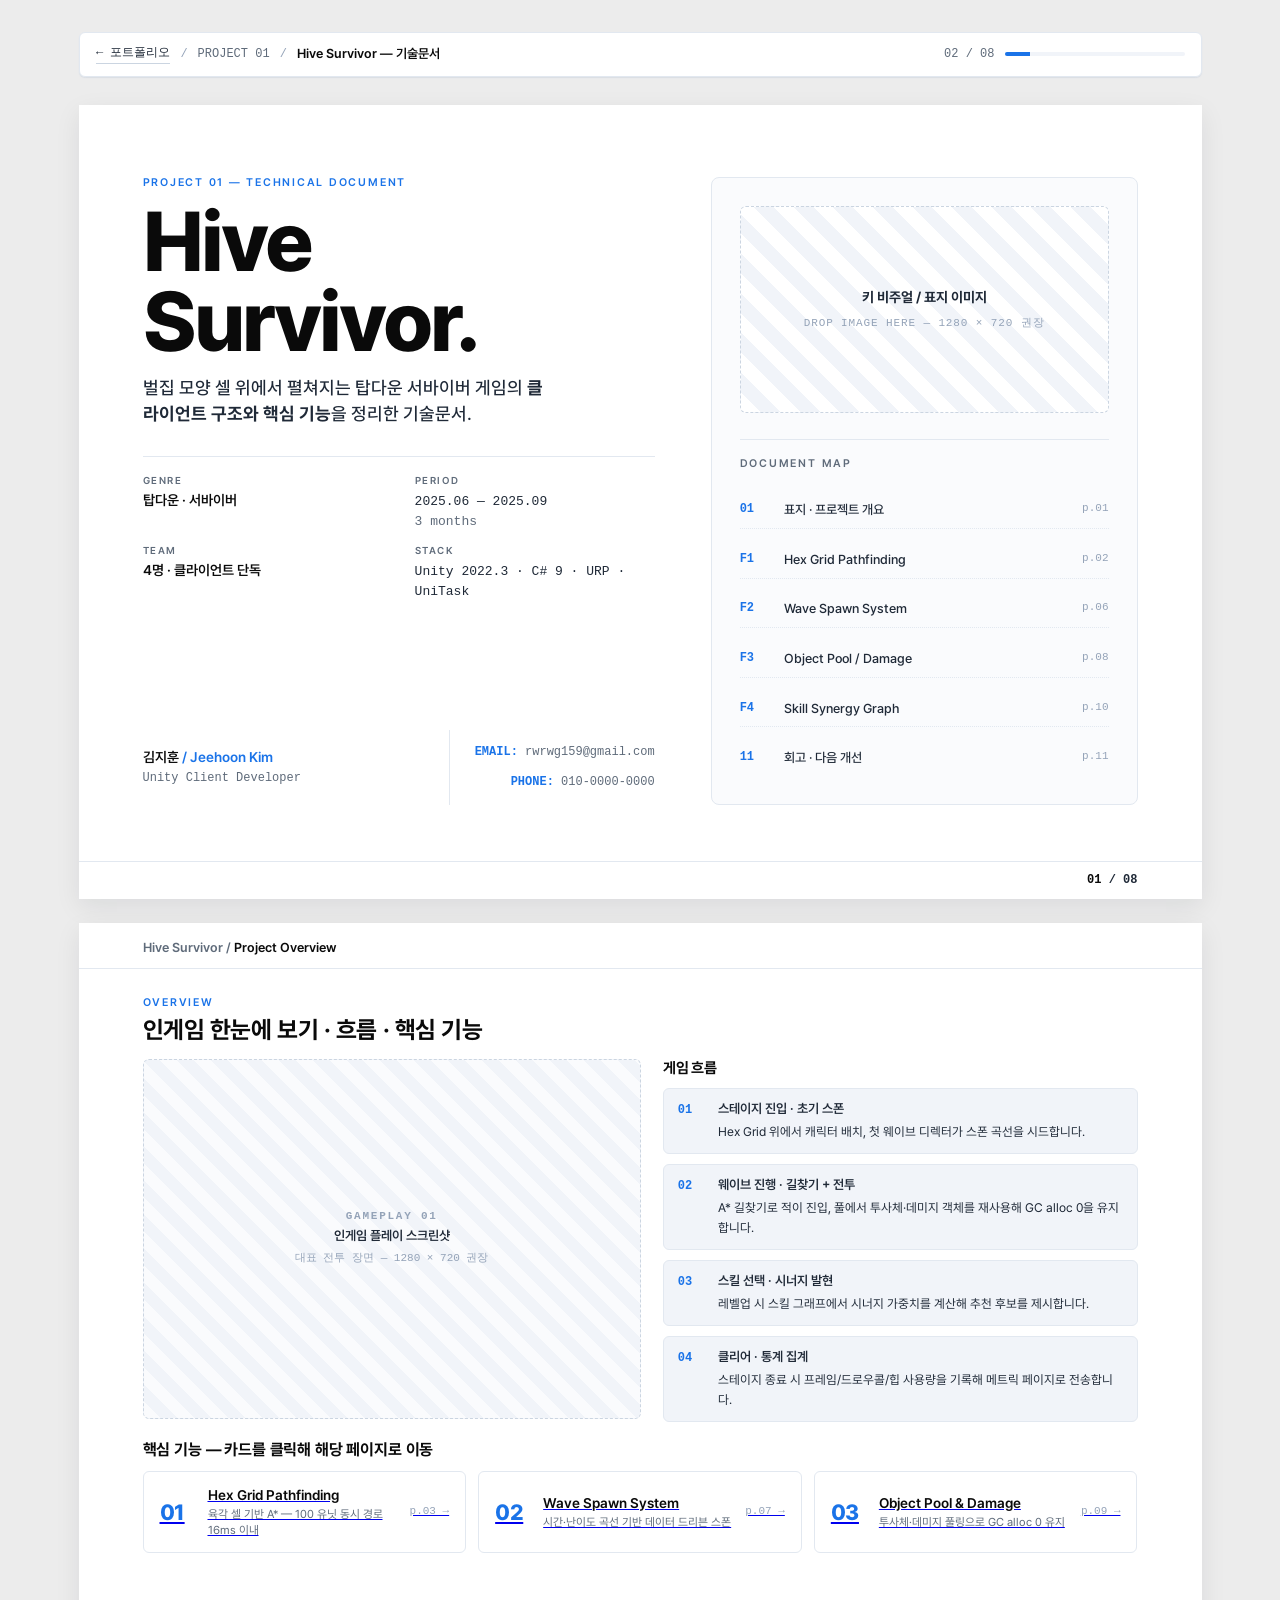
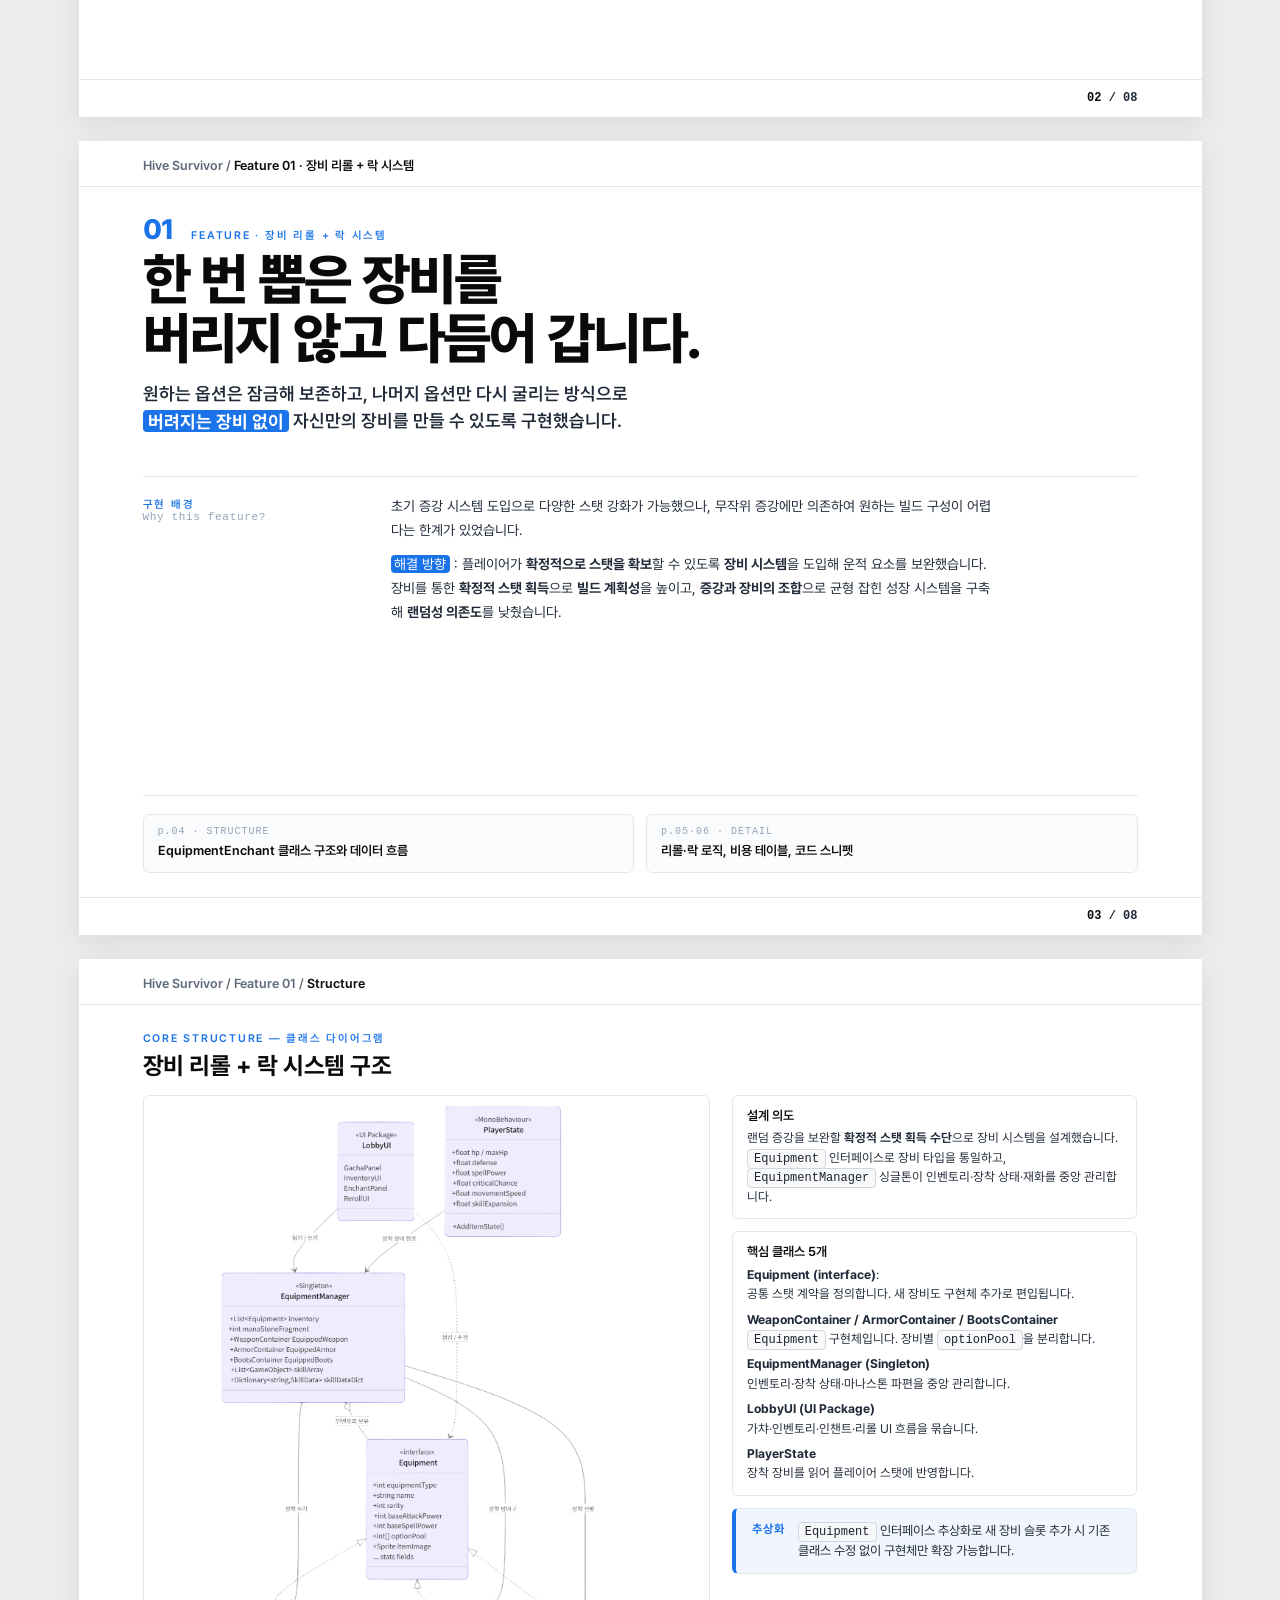
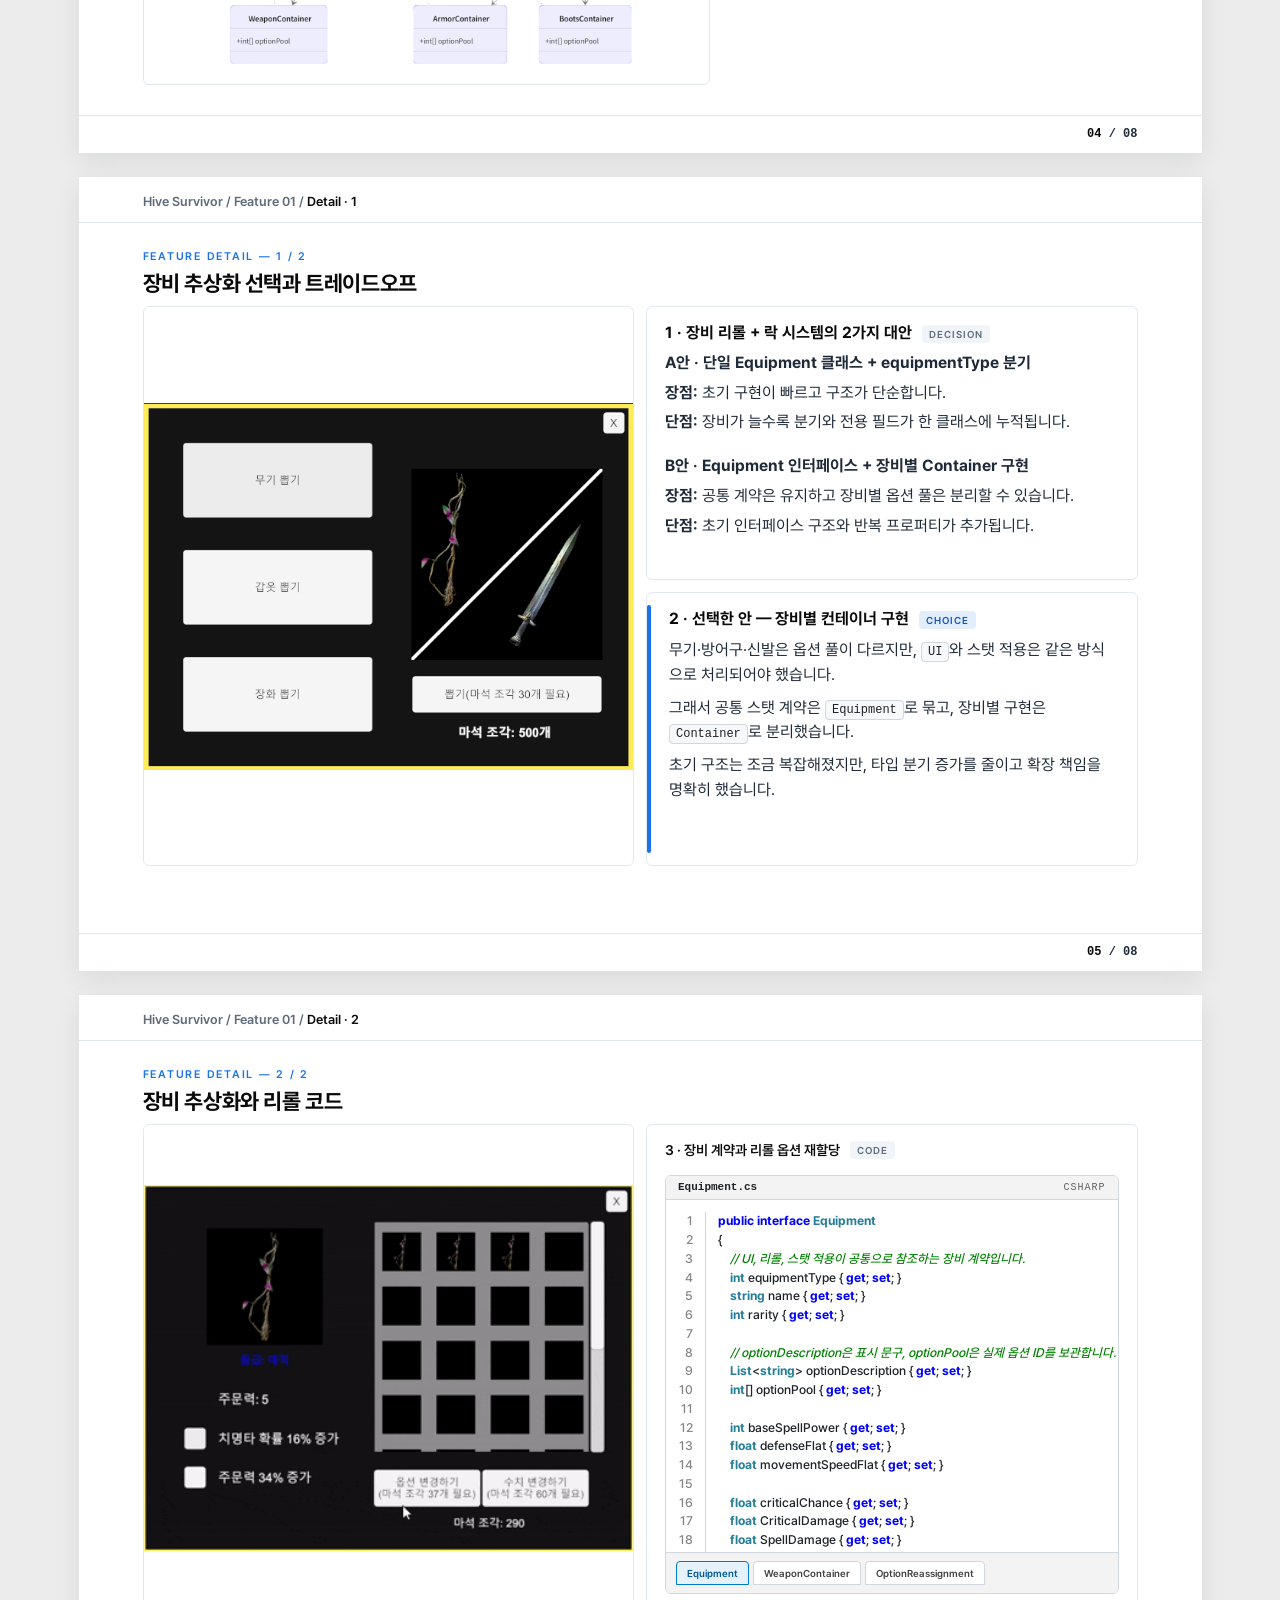
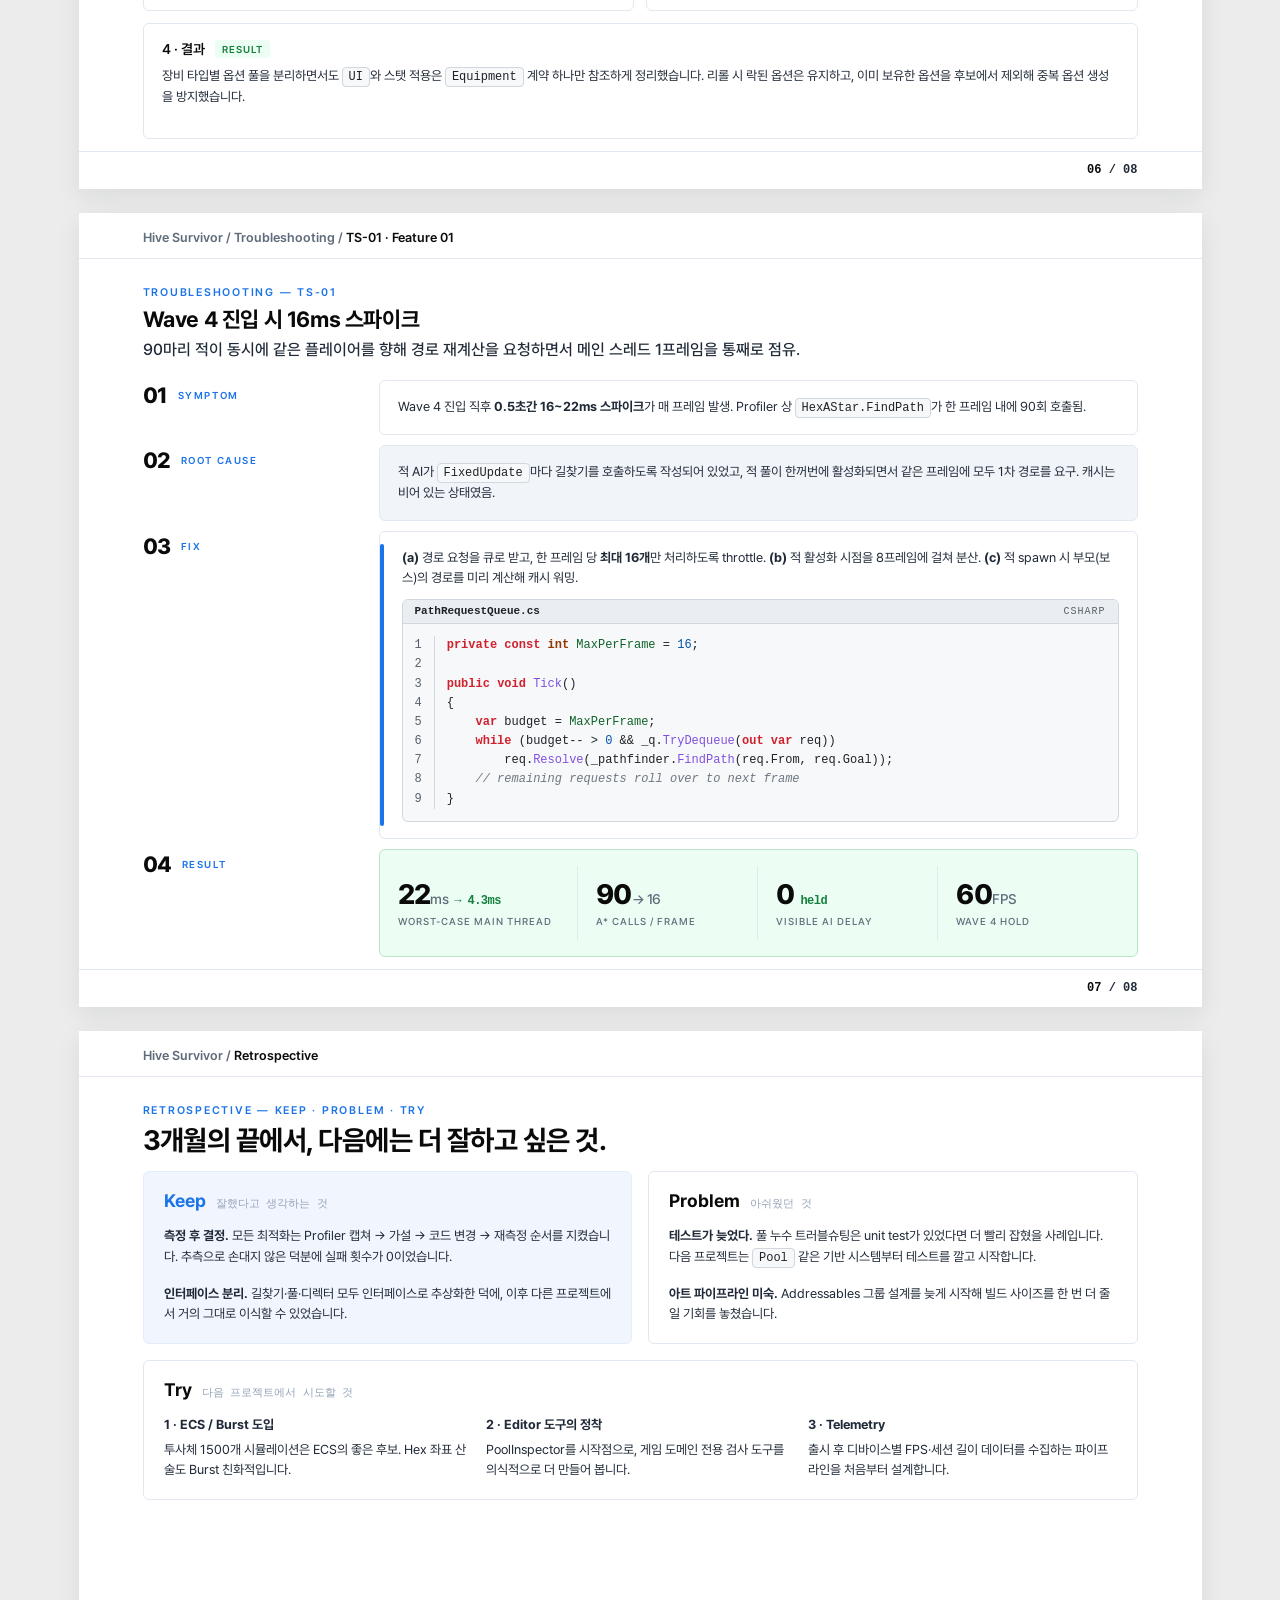
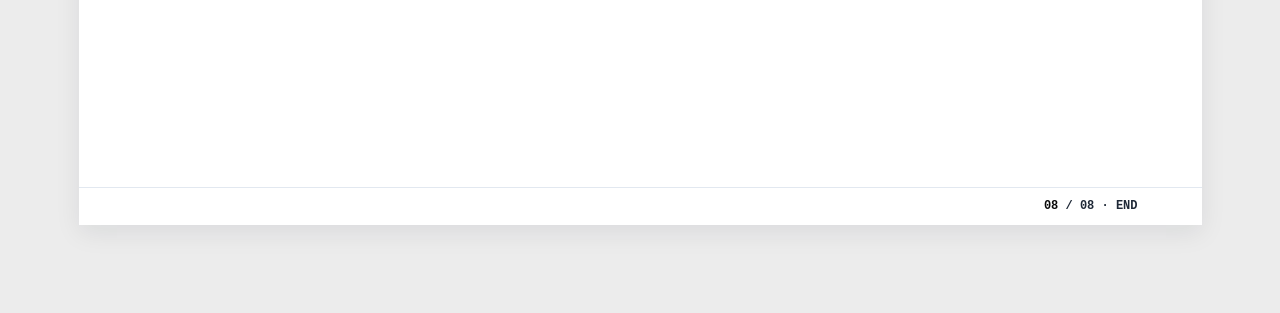
==== commit 318d50fe: "기술문서 스크립트 외부화 (Phase B) 인라인 <script> 191줄을 4개 유틸 파일로 분리: - csharpHighlight.js  — escapeHtml + C# 정규식" ====
--- a/HiveSurvivor_Tech_Doc.html
+++ b/HiveSurvivor_Tech_Doc.html
@@ -589,197 +589,19 @@
 
 
 <!-- ============================================================
-     UTILITY-BAR PROGRESS LOGIC (web only)
-============================================================ -->
+     SCRIPTS — 외부 유틸리티 (Phase B)
+     로드 순서: csharpHighlight → codeTabs → pageIndicator → responsiveScale → init
+============================================================ -->
+<script src="components/techdoc/utils/csharpHighlight.js"></script>
+<script src="components/techdoc/utils/codeTabs.js"></script>
+<script src="components/techdoc/utils/pageIndicator.js"></script>
+<script src="components/techdoc/utils/responsiveScale.js"></script>
 <script>
     (function () {
-        const pages = Array.from(document.querySelectorAll('.page'));
-        const total = pages.length;
-        const ind = document.getElementById('page-indicator');
-        const fill = document.getElementById('progress-fill');
-
-        function update() {
-            const y = window.scrollY + window.innerHeight * 0.4;
-            let cur = 1;
-            for (let i = 0; i < pages.length; i++) {
-                const r = pages[i].getBoundingClientRect();
-                const top = r.top + window.scrollY;
-                if (y >= top) cur = i + 1;
-            }
-            ind.textContent = String(cur).padStart(2, '0') + ' / ' + String(total).padStart(2, '0');
-            const pct = ((cur - 1) / (total - 1)) * 100;
-            fill.style.width = pct + '%';
-        }
-
-        window.addEventListener('scroll', update, {passive: true});
-        window.addEventListener('resize', update);
-        update();
-        function scalePages() {
-            const scale = Math.min(1, (window.innerWidth - 40) / 1123);
-            const bar   = document.querySelector('.utility-bar');
-
-            if (scale < 1) {
-                const vGap = (794 * scale - 794) / 2; // 음수값 → 마진 상쇄
-                pages.forEach(p => {
-                    p.style.transform       = `scale(${scale})`;
-                    p.style.transformOrigin = 'top left';
-                    p.style.marginLeft      = '20px';
-                    p.style.marginTop       = vGap + 'px';
-                    p.style.marginBottom    = (vGap + 24) + 'px';
-                });
-                if (bar) bar.style.width = (window.innerWidth - 40) + 'px';
-            } else {
-                pages.forEach(p => {
-                    p.style.transform = p.style.transformOrigin =
-                    p.style.marginLeft = p.style.marginTop = p.style.marginBottom = '';
-                });
-                if (bar) bar.style.width = '';
-            }
-        }
-        window.addEventListener('resize', scalePages, { passive: true });
-        scalePages();
-        function setupDetailCodeTabs() {
-            const root = document.querySelector('[data-code-tabs="equipment-detail"]');
-            if (!root) return;
-
-            const snippets = {
-                equipment: {
-                    file: 'Equipment.cs',
-                    code: `public interface Equipment
-{
-    // UI, 리롤, 스탯 적용이 공통으로 참조하는 장비 계약입니다.
-    int equipmentType { get; set; }
-    string name { get; set; }
-    int rarity { get; set; }
-
-    // optionDescription은 표시 문구, optionPool은 실제 옵션 ID를 보관합니다.
-    List<string> optionDescription { get; set; }
-    int[] optionPool { get; set; }
-
-    int baseSpellPower { get; set; }
-    float defenseFlat { get; set; }
-    float movementSpeedFlat { get; set; }
-
-    float criticalChance { get; set; }
-    float CriticalDamage { get; set; }
-    float SpellDamage { get; set; }
-    float CastSpeed { get; set; }
-    float Duration { get; set; }
-    float AreaIncrease { get; set; }
-}`
-                },
-                weapon: {
-                    file: 'WeaponContainer.cs',
-                    code: `public class WeaponContainer : Equipment
-{
-    // equipmentType 1은 무기 슬롯을 의미합니다.
-    public int equipmentType { get; set; } = 1;
-    public string name { get; set; }
-    public int rarity { get; set; }
-
-    public List<string> optionDescription { get; set; } = new();
-
-    // 장비는 최대 3개의 옵션 ID를 보관하고, -1은 빈 슬롯입니다.
-    public int[] optionPool { get; set; } = { -1, -1, -1 };
-
-    public int baseSpellPower { get; set; }
-    public float defenseFlat { get; set; }
-    public float movementSpeedFlat { get; set; }
-
-    public float criticalChance { get; set; }
-    public float CriticalDamage { get; set; }
-    public float SpellDamage { get; set; }
-    public float CastSpeed { get; set; }
-    public float Duration { get; set; }
-    public float AreaIncrease { get; set; }
-}`
-                },
-                reroll: {
-                    file: 'RerollUI.cs',
-                    code: `// 인벤토리에서 선택한 장비를 Equipment 인터페이스 타입으로 보관합니다.
-private Equipment selectedItem;
-
-private void OptionReassignment()
-{
-    // selectedItem.equipmentType으로 무기, 방어구, 신발을 구분합니다.
-    // 장비 종류별로 등장 가능한 옵션 ID를 분리합니다.
-    int[] weaponOptionPool = { 0, 1, 2, 3, 4, 5 };
-    int[] armorOptionPool  = { 4, 5, 6, 7, 8 };
-    int[] bootsOptionPool  = { 1, 3, 4, 5, 9 };
-
-    List<int> availableOptions;
-
-    switch (selectedItem.equipmentType)
-    {
-        case 1:
-            for (int i = 0; i < selectedItem.optionDescription.Count; i++)
-            {
-                // 락된 옵션은 유지하고, 잠기지 않은 슬롯만 다시 뽑습니다.
-                if (isLock[i]) continue;
-
-                RemoveOption(i);
-                availableOptions = weaponOptionPool
-                    .Where(x => !selectedItem.optionPool.Contains(x))
-                    .ToList();
-
-                // 이미 가진 옵션을 제외한 후보 중 하나를 선택해 중복을 막습니다.
-                allOptionPool[availableOptions[Random.Range(0, availableOptions.Count)]](i);
-            }
-            break;
-    }
-}`
-                }
-            };
-
-            const panel = root.querySelector('[data-code-panel]');
-            const lines = root.querySelector('[data-code-lines]');
-            const file = root.querySelector('[data-code-file]');
-            const buttons = Array.from(root.querySelectorAll('[data-code-key]'));
-
-            function escapeHtml(value) {
-                return value
-                    .replace(/&/g, '&amp;')
-                    .replace(/</g, '&lt;')
-                    .replace(/>/g, '&gt;');
-            }
-
-            function highlightCSharp(code) {
-                const keywordPattern = /\b(public|private|interface|class|switch|case|for|if|continue|break|new|return|get|set)\b/g;
-                const typePattern = /\b(int|string|float|void|bool|List|Equipment|WeaponContainer|Random)\b/g;
-                const numberPattern = /\b\d+(?:\.\d+)?\b/g;
-                const methodPattern = /\b([A-Z_a-z][\w]*)\b(?=\s*\()/g;
-
-                return code.split('\n').map(line => {
-                    const parts = line.split('//');
-                    let codePart = escapeHtml(parts.shift() || '');
-                    const commentPart = parts.length ? '<span class="tk-c">//' + escapeHtml(parts.join('//')) + '</span>' : '';
-
-                    codePart = codePart
-                        .replace(keywordPattern, '<span class="tk-k">$1</span>')
-                        .replace(typePattern, '<span class="tk-t">$1</span>')
-                        .replace(numberPattern, '<span class="tk-n">$&</span>')
-                        .replace(methodPattern, '<span class="tk-f">$1</span>');
-
-                    return codePart + commentPart;
-                }).join('\n');
-            }
-
-            function setSnippet(key) {
-                const snippet = snippets[key];
-                if (!snippet) return;
-
-                panel.innerHTML = highlightCSharp(snippet.code);
-                file.textContent = snippet.file;
-                lines.textContent = snippet.code.split('\n').map((_, i) => i + 1).join('\n');
-                buttons.forEach(btn => btn.classList.toggle('active', btn.dataset.codeKey === key));
-            }
-
-            buttons.forEach(btn => {
-                btn.addEventListener('click', () => setSnippet(btn.dataset.codeKey));
-            });
-            setSnippet('equipment');
-        }
-        setupDetailCodeTabs();
+        const utils = window.TechDocUtils;
+        utils.initPageIndicator();
+        utils.initResponsiveScale();
+        utils.initCodeTabs();
     })();
 </script>
 
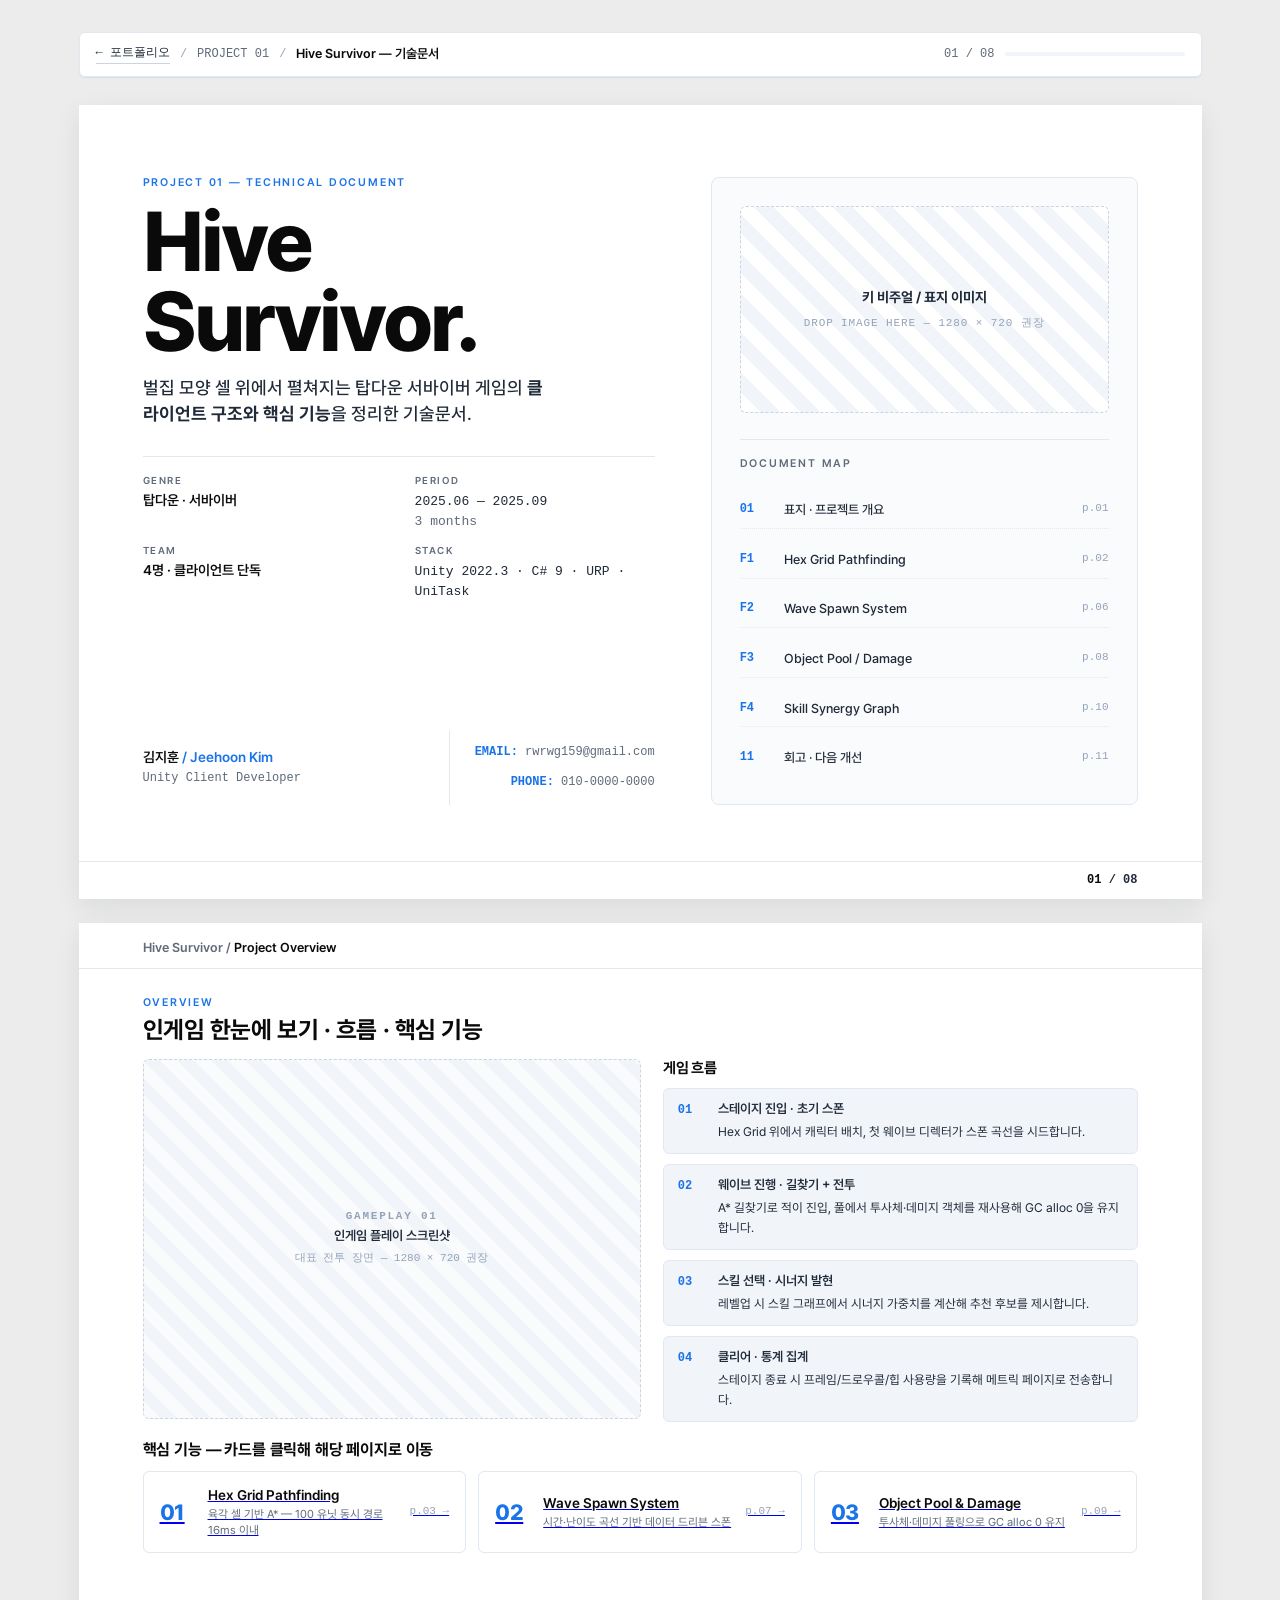
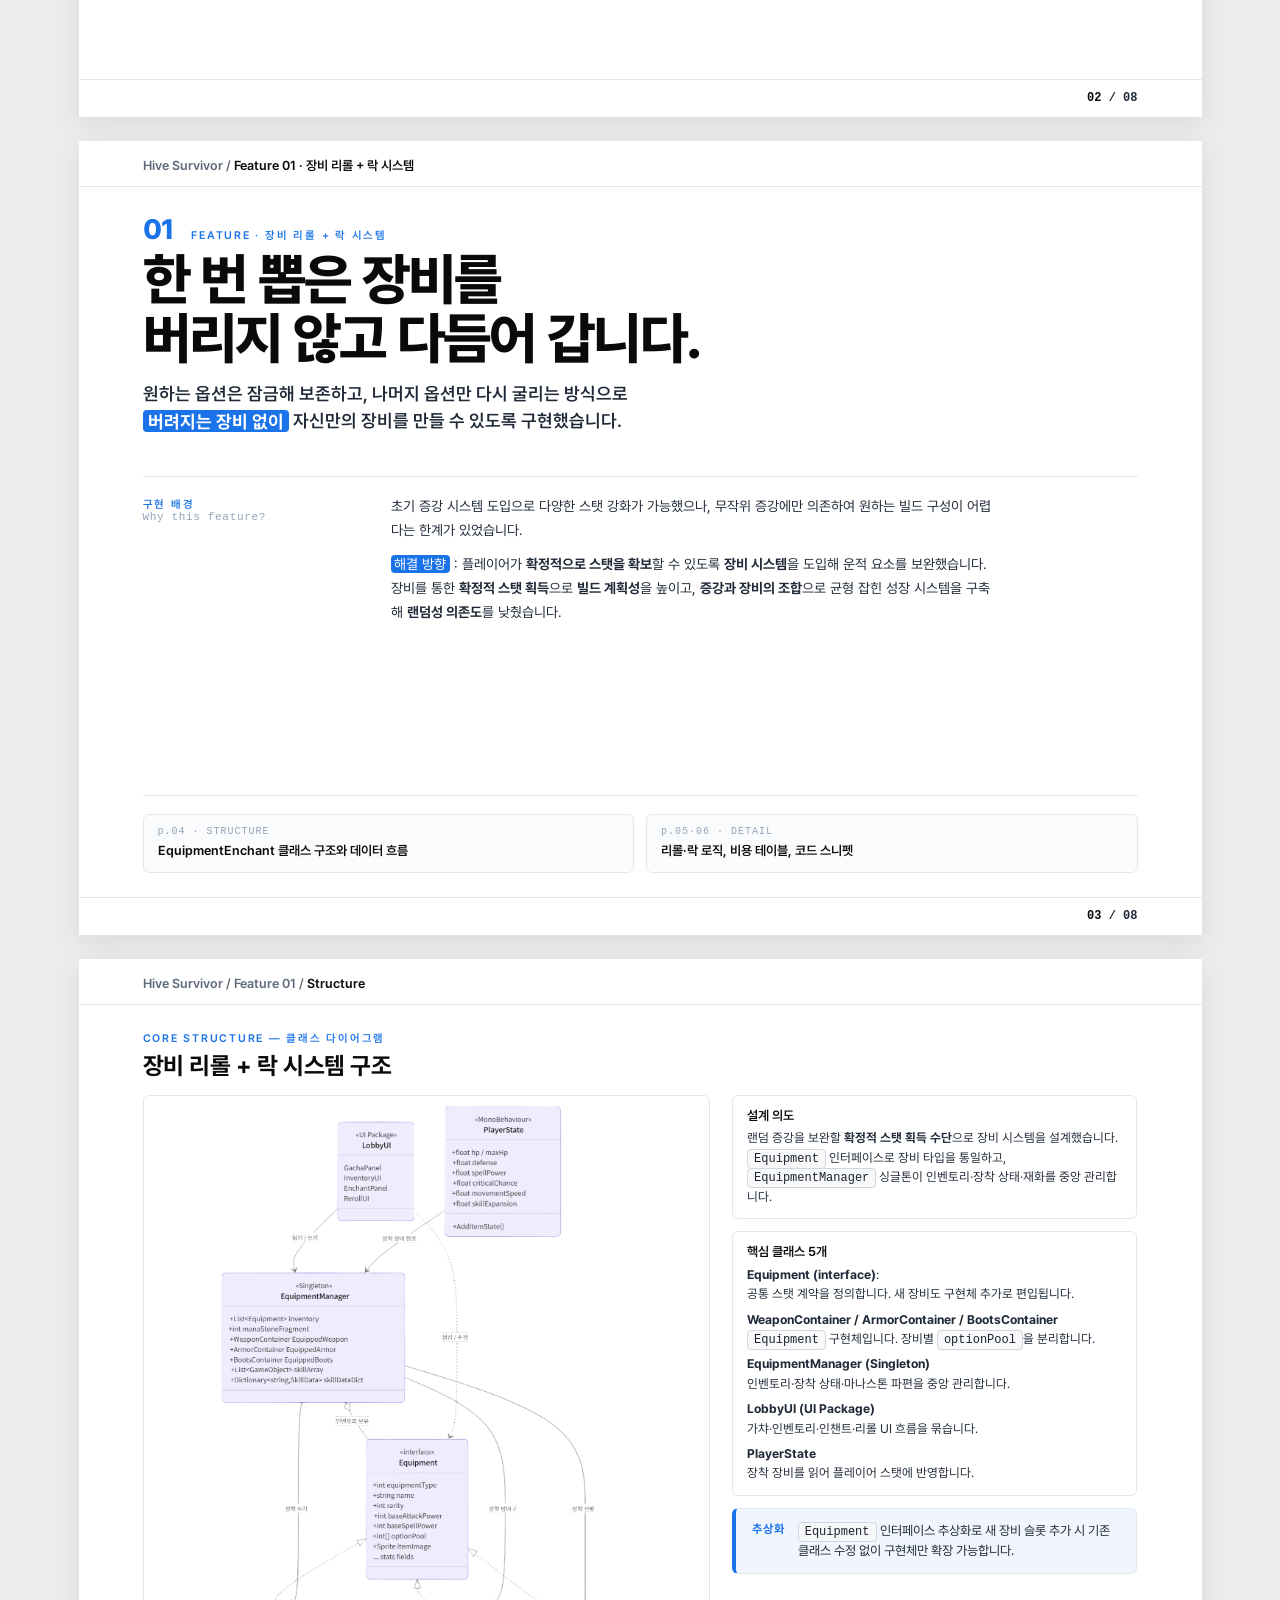
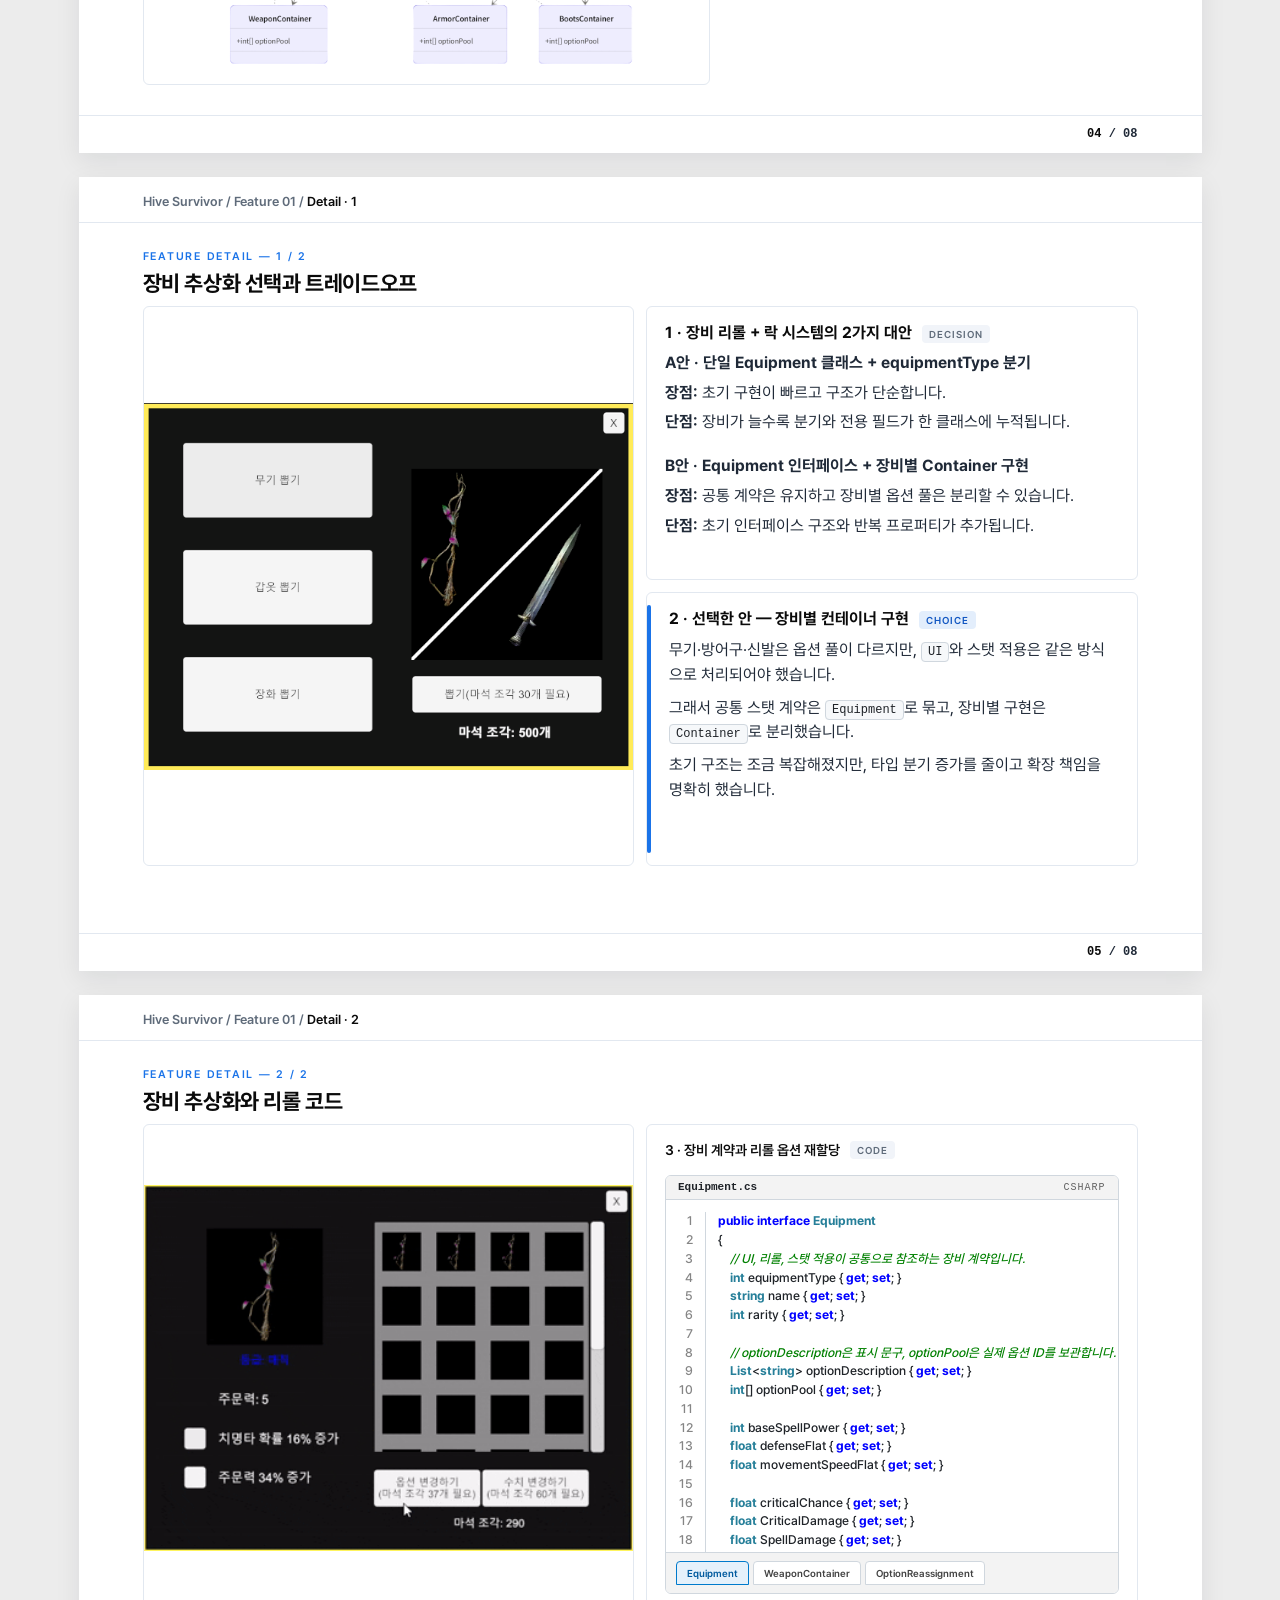
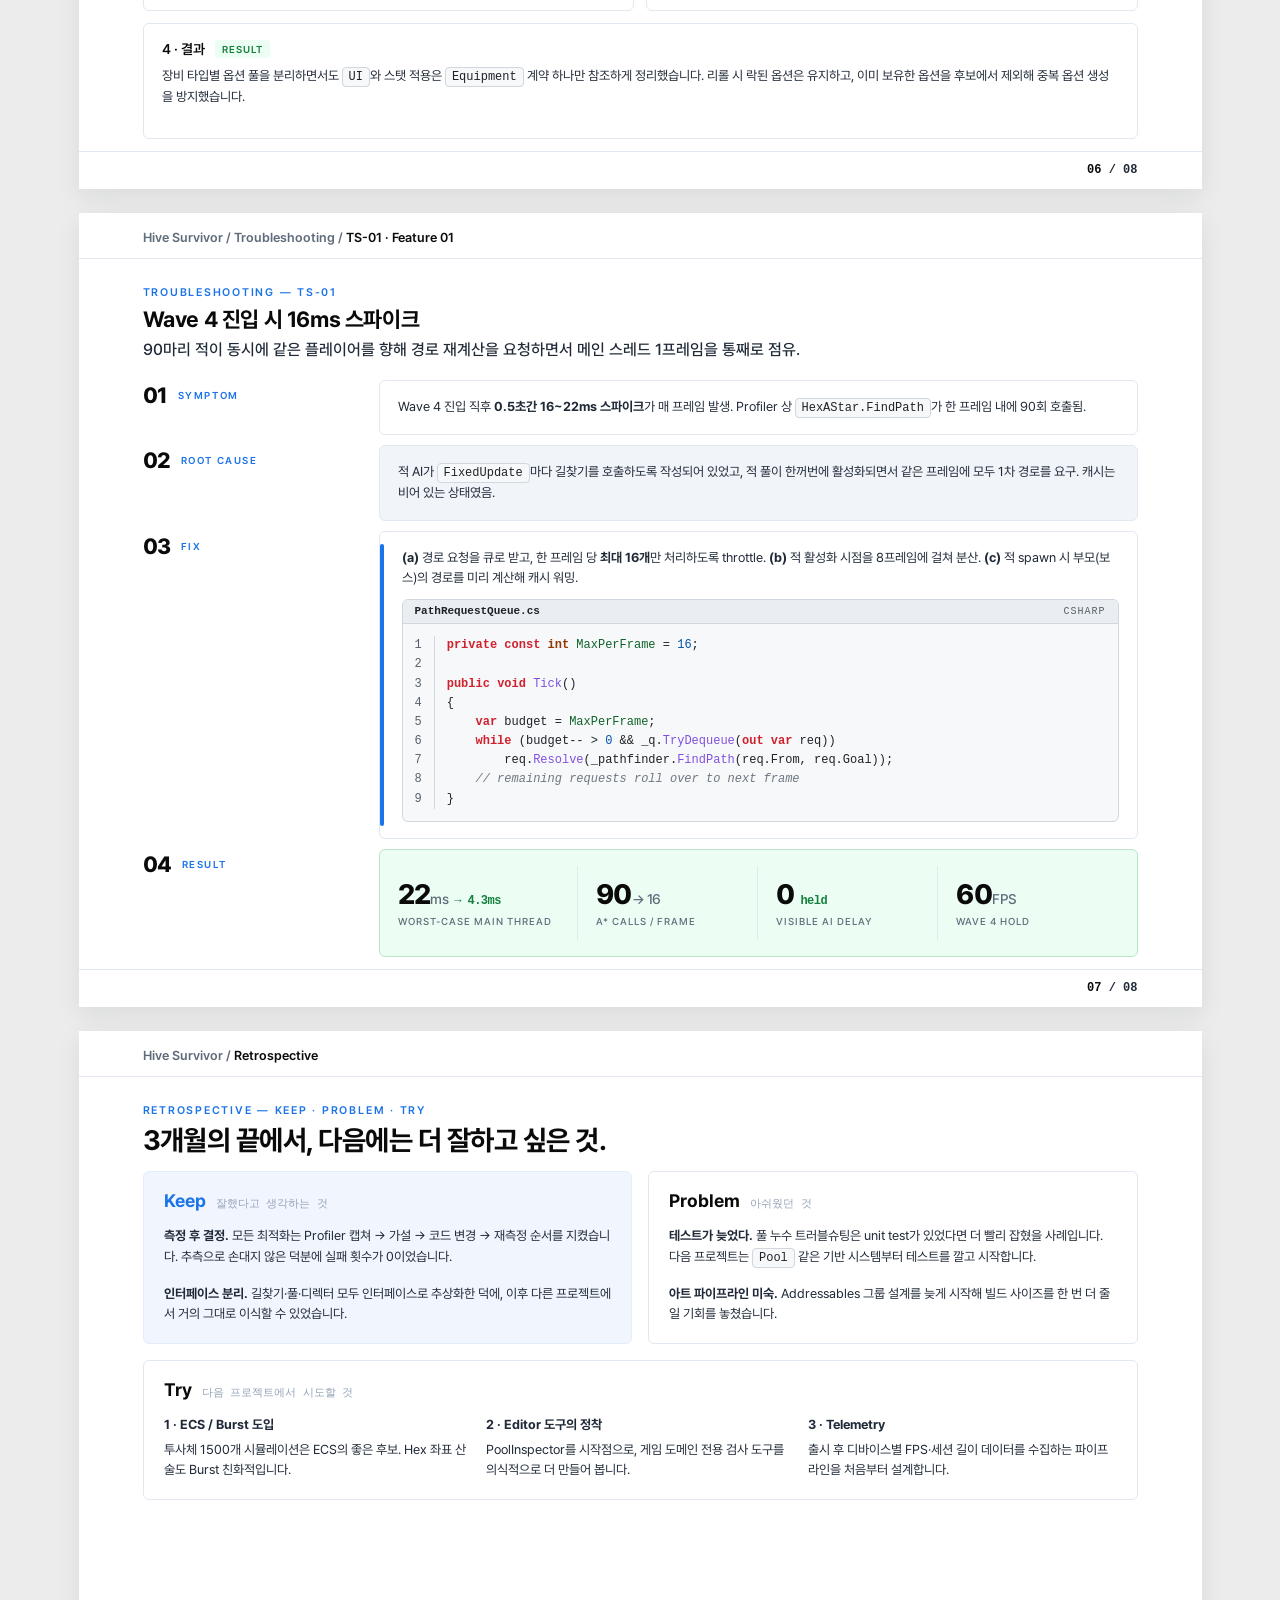
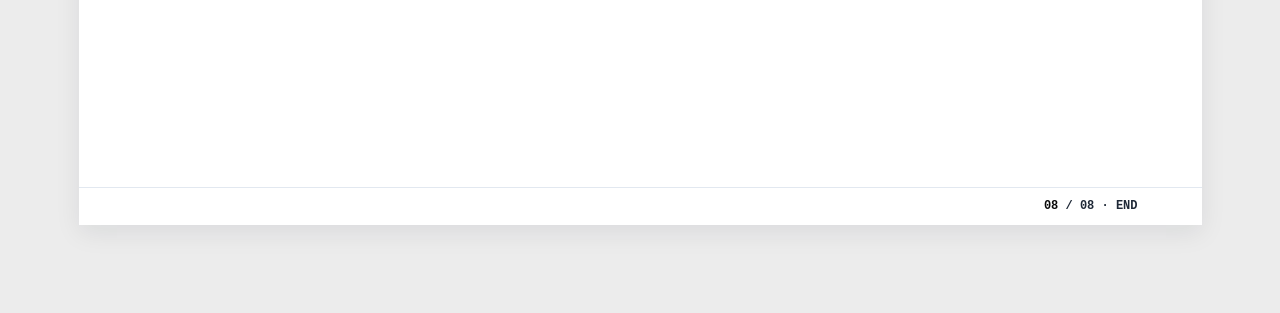
==== commit 68a054bb: "기술문서 콘텐츠 데이터 추출 (Phase C) techdoc.data.js 생성 — 8페이지 전체 콘텐츠 단일 진실원:   cover / overview / featureCover" ====
--- a/HiveSurvivor_Tech_Doc.html
+++ b/HiveSurvivor_Tech_Doc.html
@@ -589,9 +589,10 @@
 
 
 <!-- ============================================================
-     SCRIPTS — 외부 유틸리티 (Phase B)
-     로드 순서: csharpHighlight → codeTabs → pageIndicator → responsiveScale → init
-============================================================ -->
+     SCRIPTS — 외부 유틸리티 (Phase C)
+     로드 순서: data → csharpHighlight → codeTabs → pageIndicator → responsiveScale → init
+============================================================ -->
+<script src="techdoc.data.js"></script>
 <script src="components/techdoc/utils/csharpHighlight.js"></script>
 <script src="components/techdoc/utils/codeTabs.js"></script>
 <script src="components/techdoc/utils/pageIndicator.js"></script>
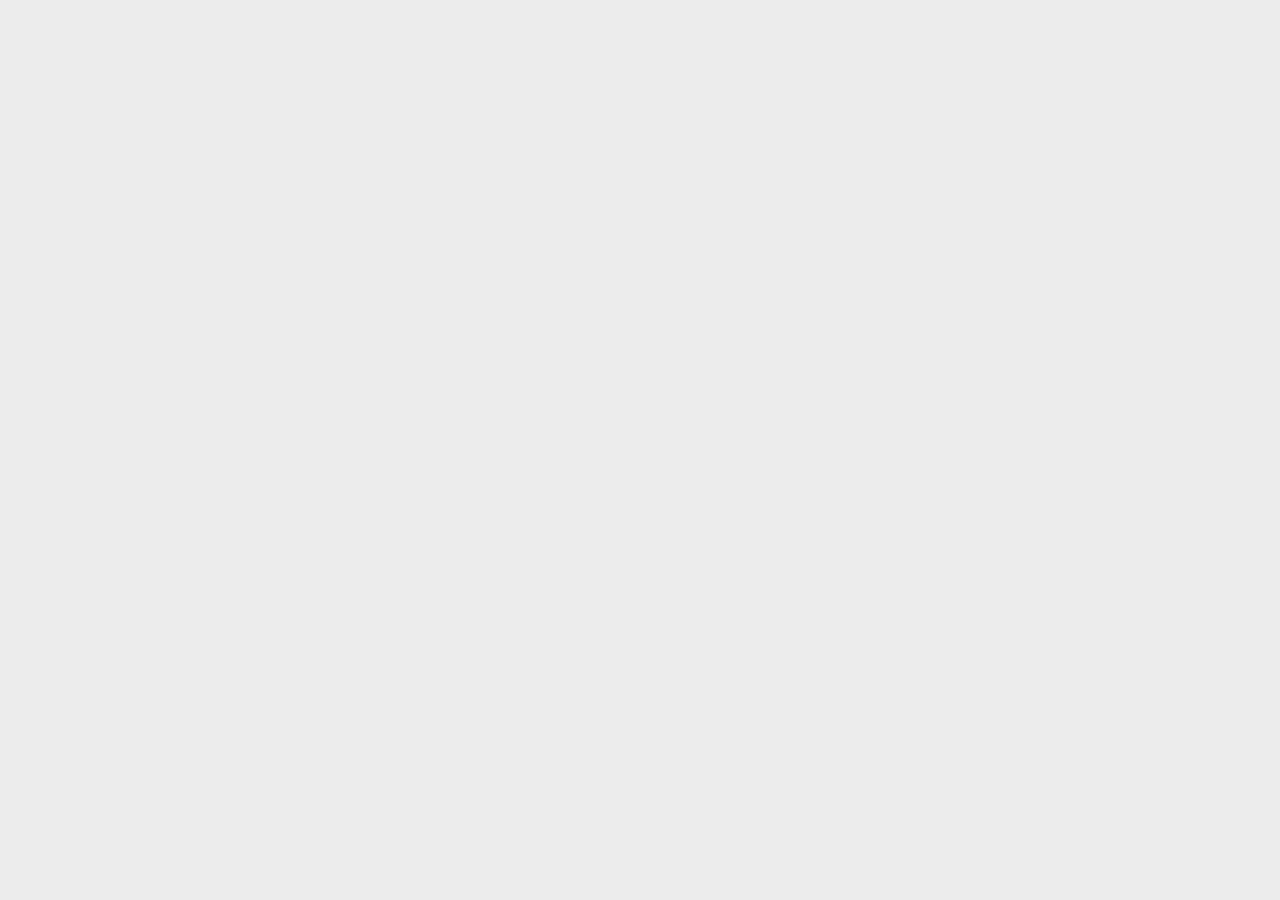
==== commit 4b1731a4: "Phase D: React 변환 — 8개 페이지 컴포넌트 + 69줄 진입점 - TechDocAtoms.jsx: 공통 atoms (UtilityBar, Header, Footer, " ====
--- a/HiveSurvivor_Tech_Doc.html
+++ b/HiveSurvivor_Tech_Doc.html
@@ -1,609 +1,68 @@
 <!DOCTYPE html>
 <html lang="ko">
 <head>
-    <meta charset="UTF-8">
-    <meta name="viewport" content="width=device-width, initial-scale=1">
-    <title>Hive Survivor — 기술문서</title>
-    <link rel="stylesheet" href="css/colors_and_type.css?v=2">
-    <link rel="stylesheet" href="css/techdoc.tokens.css?v=1">
-    <link rel="stylesheet" href="css/techdoc.frame.css?v=1">
-    <link rel="stylesheet" href="css/techdoc.content.css?v=1">
-    <link rel="stylesheet" href="css/techdoc.pages.css?v=1">
+<meta charset="UTF-8">
+<meta name="viewport" content="width=device-width, initial-scale=1">
+<title>Hive Survivor — 기술문서</title>
+<link rel="stylesheet" href="css/colors_and_type.css?v=2">
+<link rel="stylesheet" href="css/techdoc.tokens.css?v=1">
+<link rel="stylesheet" href="css/techdoc.frame.css?v=1">
+<link rel="stylesheet" href="css/techdoc.content.css?v=1">
+<link rel="stylesheet" href="css/techdoc.pages.css?v=1">
+
+<script src="https://unpkg.com/react@18.3.1/umd/react.development.js" integrity="sha384-hD6/rw4ppMLGNu3tX5cjIb+uRZ7UkRJ6BPkLpg4hAu/6onKUg4lLsHAs9EBPT82L" crossorigin="anonymous"></script>
+<script src="https://unpkg.com/react-dom@18.3.1/umd/react-dom.development.js" integrity="sha384-u6aeetuaXnQ38mYT8rp6sbXaQe3NL9t+IBXmnYxwkUI2Hw4bsp2Wvmx4yRQF1uAm" crossorigin="anonymous"></script>
+<script src="https://unpkg.com/@babel/standalone@7.29.0/babel.min.js" crossorigin="anonymous"></script>
+
+<script src="techdoc.data.js"></script>
+<script src="components/techdoc/utils/csharpHighlight.js"></script>
+<script src="components/techdoc/utils/pageIndicator.js"></script>
+<script src="components/techdoc/utils/responsiveScale.js"></script>
+
+<script type="text/babel" src="components/techdoc/TechDocAtoms.jsx"></script>
+<script type="text/babel" src="components/techdoc/CoverPage.jsx"></script>
+<script type="text/babel" src="components/techdoc/OverviewPage.jsx"></script>
+<script type="text/babel" src="components/techdoc/FeatureCoverPage.jsx"></script>
+<script type="text/babel" src="components/techdoc/StructurePage.jsx"></script>
+<script type="text/babel" src="components/techdoc/DetailDecisionPage.jsx"></script>
+<script type="text/babel" src="components/techdoc/DetailCodePage.jsx"></script>
+<script type="text/babel" src="components/techdoc/TroubleshootPage.jsx"></script>
+<script type="text/babel" src="components/techdoc/RetrospectivePage.jsx"></script>
 </head>
 <body>
+<div id="root"></div>
 
-<!-- Web-only utility bar -->
-<div class="utility-bar">
-    <div class="crumb">
-        <a href="Portfolio.html">← 포트폴리오</a>
-        <span class="sep">/</span>
-        <span>PROJECT 01</span>
-        <span class="sep">/</span>
-        <span class="here">Hive Survivor — 기술문서</span>
-    </div>
-    <div class="progress">
-        <span id="page-indicator">01 / 08</span>
-        <div class="track">
-            <div class="fill" id="progress-fill"></div>
-        </div>
-    </div>
-</div>
+<script type="text/babel" data-presets="react">
+const RENDERERS = {
+    cover:        function (p, t) { return <CoverPage          key={p.id} page={p} total={t} />; },
+    overview:     function (p, t) { return <OverviewPage       key={p.id} page={p} total={t} />; },
+    featureCover: function (p, t) { return <FeatureCoverPage   key={p.id} page={p} total={t} />; },
+    structure:    function (p, t) { return <StructurePage      key={p.id} page={p} total={t} />; },
+    decision:     function (p, t) { return <DetailDecisionPage key={p.id} page={p} total={t} />; },
+    codeTabs:     function (p, t) { return <DetailCodePage     key={p.id} page={p} total={t} />; },
+    troubleshoot: function (p, t) { return <TroubleshootPage   key={p.id} page={p} total={t} />; },
+    retro:        function (p, t) { return <RetrospectivePage  key={p.id} page={p} total={t} />; },
+};
 
-<!-- ============================================================
-     PAGE 01 — COVER
-============================================================ -->
-<section class="page cover" data-screen-label="01 Cover">
-    <main class="page-main">
-        <div class="left">
-            <div>
-                <div class="eyebrow-doc">PROJECT 01 — TECHNICAL DOCUMENT</div>
-                <h1 class="cover-title">Hive<br>Survivor.</h1>
-                <p class="cover-sub" style="max-width: 410px;">
-                    벌집 모양 셀 위에서 펼쳐지는 탑다운 서바이버 게임의 <b>클라이언트 구조와 핵심 기능</b>을 정리한 기술문서.
-                </p>
+function App() {
+    const { meta, pages } = window.TECHDOC;
+    const total = pages.length;
+    React.useEffect(function () {
+        window.TechDocUtils.initPageIndicator();
+        window.TechDocUtils.initResponsiveScale();
+    }, []);
+    return (
+        <React.Fragment>
+            <TDUtilityBar meta={meta} />
+            {pages.map(function (page) {
+                var render = RENDERERS[page.type];
+                return render ? render(page, total) : null;
+            })}
+        </React.Fragment>
+    );
+}
 
-                <div class="cover-meta">
-                    <div class="row">
-                        <div class="l">Genre</div>
-                        <div class="v">탑다운 · 서바이버</div>
-                    </div>
-                    <div class="row">
-                        <div class="l">Period</div>
-                        <div class="v"><span class="mono">2025.06 — 2025.09</span><br><span class="mono"
-                                                                                            style="color:var(--fg-3)">3 months</span>
-                        </div>
-                    </div>
-                    <div class="row">
-                        <div class="l">Team</div>
-                        <div class="v">4명 · 클라이언트 단독</div>
-                    </div>
-                    <div class="row">
-                        <div class="l">Stack</div>
-                        <div class="v"><span class="mono">Unity 2022.3 · C# 9 · URP · UniTask</span></div>
-                    </div>
-                </div>
-            </div>
-
-            <div class="author">
-                <div class="who">
-                    김지훈 <span class="accent">/ Jeehoon Kim</span>
-                    <span class="meta">Unity Client Developer</span>
-                </div>
-                <div class="stamp" style="padding: 0px 0px 0px 25px; line-height: 1.25">
-                    <div><b style="color: var(--accent); font-weight: 700;">EMAIL:</b> rwrwg159@gmail.com</div>
-                    <div><b style="color: var(--accent); font-weight: 700;">PHONE:</b> 010-0000-0000</div>
-                </div>
-            </div>
-        </div>
-
-        <aside class="right">
-            <div class="placeholder-hero">
-                <div class="ttl">키 비주얼 / 표지 이미지</div>
-                <div class="sub">DROP IMAGE HERE — 1280 × 720 권장</div>
-            </div>
-
-            <div class="toc-preview">
-                <div class="lbl">Document Map</div>
-                <div class="row"><span class="n">01</span><span>표지 · 프로젝트 개요</span><span class="p">p.01</span></div>
-                <div class="row"><span class="n">F1</span><span>Hex Grid Pathfinding</span><span class="p">p.02</span>
-                </div>
-                <div class="row"><span class="n">F2</span><span>Wave Spawn System</span><span class="p">p.06</span>
-                </div>
-                <div class="row"><span class="n">F3</span><span>Object Pool / Damage</span><span class="p">p.08</span>
-                </div>
-                <div class="row"><span class="n">F4</span><span>Skill Synergy Graph</span><span class="p">p.10</span>
-                </div>
-                <div class="row"><span class="n">11</span><span>회고 · 다음 개선</span><span class="p">p.11</span></div>
-            </div>
-        </aside>
-    </main>
-
-    <footer class="page-footer">
-        <span></span>
-        <span class="pn"><b>01</b> / 08</span>
-    </footer>
-</section>
-
-
-<!-- ============================================================
-     PAGE 02 — OVERVIEW (gameplay · flow · features)
-============================================================ -->
-<section class="page" data-screen-label="02 Overview">
-    <header class="page-header">
-        <div class="left">
-            <span class="doc-title">Hive Survivor / <b>Project Overview</b></span>
-        </div>
-    </header>
-
-    <main class="page-main" style="overflow:auto;">
-        <div class="eyebrow-doc">OVERVIEW</div>
-        <h2 class="section-title" style="font-size:24px; margin-bottom:14px;">인게임 한눈에 보기 · 흐름 · 핵심 기능</h2>
-
-        <div style="display:grid; grid-template-columns: 1.05fr 1fr; gap: 22px; align-items: start; margin-bottom: 18px;">
-            <div class="ph" style="height: 360px; padding: 24px;">
-                <div class="ic">GAMEPLAY 01</div>
-                <div class="ttl">인게임 플레이 스크린샷</div>
-                <div class="sub">대표 전투 장면 — 1280 × 720 권장</div>
-            </div>
-
-            <div>
-                <h3 style="font:700 15px/1.3 var(--font-sans); margin: 0 0 10px;">게임 흐름</h3>
-                <div style="display:flex; flex-direction:column; gap: 10px;">
-                    <div class="card sunk" style="padding: 12px 14px;">
-                        <div style="display:grid; grid-template-columns: 28px 1fr; gap: 12px; align-items: baseline;">
-                            <span style="font: 600 12px/1 var(--font-mono); color: var(--accent);">01</span>
-                            <div>
-                                <p style="font: 600 13px/1.3 var(--font-sans); margin: 0;">스테이지 진입 · 초기 스폰</p>
-                                <p style="font: 400 12.5px/1.55 var(--font-sans); color: var(--fg-2); margin: 4px 0 0;">
-                                    Hex Grid 위에서 캐릭터 배치, 첫 웨이브 디렉터가 스폰 곡선을 시드합니다.</p>
-                            </div>
-                        </div>
-                    </div>
-                    <div class="card sunk" style="padding: 12px 14px;">
-                        <div style="display:grid; grid-template-columns: 28px 1fr; gap: 12px; align-items: baseline;">
-                            <span style="font: 600 12px/1 var(--font-mono); color: var(--accent);">02</span>
-                            <div>
-                                <p style="font: 600 13px/1.3 var(--font-sans); margin: 0;">웨이브 진행 · 길찾기 + 전투</p>
-                                <p style="font: 400 12.5px/1.55 var(--font-sans); color: var(--fg-2); margin: 4px 0 0;">
-                                    A* 길찾기로 적이 진입, 풀에서 투사체·데미지 객체를 재사용해 GC alloc 0을 유지합니다.</p>
-                            </div>
-                        </div>
-                    </div>
-                    <div class="card sunk" style="padding: 12px 14px;">
-                        <div style="display:grid; grid-template-columns: 28px 1fr; gap: 12px; align-items: baseline;">
-                            <span style="font: 600 12px/1 var(--font-mono); color: var(--accent);">03</span>
-                            <div>
-                                <p style="font: 600 13px/1.3 var(--font-sans); margin: 0;">스킬 선택 · 시너지 발현</p>
-                                <p style="font: 400 12.5px/1.55 var(--font-sans); color: var(--fg-2); margin: 4px 0 0;">
-                                    레벨업 시 스킬 그래프에서 시너지 가중치를 계산해 추천 후보를 제시합니다.</p>
-                            </div>
-                        </div>
-                    </div>
-                    <div class="card sunk" style="padding: 12px 14px;">
-                        <div style="display:grid; grid-template-columns: 28px 1fr; gap: 12px; align-items: baseline;">
-                            <span style="font: 600 12px/1 var(--font-mono); color: var(--accent);">04</span>
-                            <div>
-                                <p style="font: 600 13px/1.3 var(--font-sans); margin: 0;">클리어 · 통계 집계</p>
-                                <p style="font: 400 12.5px/1.55 var(--font-sans); color: var(--fg-2); margin: 4px 0 0;">
-                                    스테이지 종료 시 프레임/드로우콜/힙 사용량을 기록해 메트릭 페이지로 전송합니다.</p>
-                            </div>
-                        </div>
-                    </div>
-                </div>
-            </div>
-        </div>
-
-        <h3 style="font:700 16px/1.3 var(--font-sans); margin: 0 0 10px;">핵심 기능 — 카드를 클릭해 해당 페이지로 이동</h3>
-        <div class="feature-index" style="grid-template-columns: repeat(3, 1fr);">
-            <a class="fi" href="#f1">
-                <div class="n">01</div>
-                <div>
-                    <p class="t">Hex Grid Pathfinding</p>
-                    <p class="d">육각 셀 기반 A* — 100 유닛 동시 경로 16ms 이내</p>
-                </div>
-                <div class="p">p.03 →</div>
-            </a>
-            <a class="fi" href="#f2">
-                <div class="n">02</div>
-                <div>
-                    <p class="t">Wave Spawn System</p>
-                    <p class="d">시간·난이도 곡선 기반 데이터 드리븐 스폰</p>
-                </div>
-                <div class="p">p.07 →</div>
-            </a>
-            <a class="fi" href="#f3">
-                <div class="n">03</div>
-                <div>
-                    <p class="t">Object Pool & Damage</p>
-                    <p class="d">투사체·데미지 풀링으로 GC alloc 0 유지</p>
-                </div>
-                <div class="p">p.09 →</div>
-            </a>
-        </div>
-    </main>
-
-    <footer class="page-footer">
-        <span></span>
-        <span class="pn"><b>02</b> / 08</span>
-    </footer>
-</section>
-
-
-<!-- ============================================================
-     PAGE 03 — FEATURE 01 COVER
-============================================================ -->
-<section class="page feature-cover" id="f1" data-screen-label="03 F1 Cover">
-    <header class="page-header">
-        <div class="left">
-            <span class="doc-title">Hive Survivor / <b>Feature 01 · 장비 리롤 + 락 시스템</b></span>
-        </div>
-    </header>
-
-    <main class="page-main">
-        <div>
-            <div class="sub-eyebrow">
-                <span class="num">01</span>
-                <span class="eyebrow-doc">FEATURE · 장비 리롤 + 락 시스템</span>
-            </div>
-            <h2 class="sub-title">한 번 뽑은 장비를<br>버리지 않고 다듬어 갑니다.</h2>
-            <p class="one-liner">원하는 옵션은 잠금해 보존하고, 나머지 옵션만 다시 굴리는 방식으로 <br><span class="hl-blue">버려지는 장비 없이</span> 자신만의
-                장비를 만들 수 있도록 구현했습니다.</p>
-        </div>
-
-        <div class="why">
-            <div class="l">구현 배경<br><span
-                    style="color:var(--fg-4); font:500 11px/1.4 var(--font-mono); letter-spacing:0.06em; text-transform:none;">Why this feature?</span>
-            </div>
-            <div class="body">
-                <p>초기 증강 시스템 도입으로 다양한 스탯 강화가 가능했으나, 무작위 증강에만 의존하여 원하는 빌드 구성이 어렵다는 한계가 있었습니다.</p>
-                <p><span class="hl-blue">해결 방향</span> : 플레이어가 <b>확정적으로 스탯을 확보</b>할 수 있도록 <b>장비 시스템</b>을 도입해 운적 요소를 보완했습니다. 장비를 통한 <b>확정적 스탯 획득</b>으로 <b>빌드 계획성</b>을 높이고, <b>증강과 장비의 조합</b>으로 균형 잡힌 성장 시스템을 구축해 <b>랜덤성 의존도</b>를 낮췄습니다.</p>
-            </div>
-        </div>
-
-        <div class="pages-hint">
-            <div class="ph-card">
-                <div class="lbl">p.04 · STRUCTURE</div>
-                <div class="ttl">EquipmentEnchant 클래스 구조와 데이터 흐름</div>
-            </div>
-            <div class="ph-card">
-                <div class="lbl">p.05·06 · DETAIL</div>
-                <div class="ttl">리롤·락 로직, 비용 테이블, 코드 스니펫</div>
-            </div>
-        </div>
-    </main>
-
-    <footer class="page-footer">
-        <span></span>
-        <span class="pn"><b>03</b> / 08</span>
-    </footer>
-</section>
-
-
-<!-- ============================================================
-     PAGE 04 — FEATURE 01 STRUCTURE
-============================================================ -->
-<section class="page structure-page" data-screen-label="04 F1 Structure">
-    <header class="page-header">
-        <div class="left">
-            <span class="doc-title">Hive Survivor / Feature 01 / <b>Structure</b></span>
-        </div>
-    </header>
-
-    <main class="page-main">
-        <div class="eyebrow-doc">CORE STRUCTURE — 클래스 다이어그램</div>
-        <h2 class="section-title" style="font-size:24px; margin-bottom:14px;">장비 리롤 + 락 시스템 구조</h2>
-
-        <div class="layout" style="height: 590px">
-            <div class="diagram-wrap">
-                <img src="assets/P1_F1_UML.png" alt="Equipment UML 클래스 다이어그램"
-                     style="width:100%; height:100%; object-fit:contain; border-radius:var(--r-2); border:1px solid var(--line);" />
-            </div>
-
-            <div class="notes">
-                <div class="item">
-                    <h4>설계 의도</h4>
-                    <p>랜덤 증강을 보완할 <b>확정적 스탯 획득 수단</b>으로 장비 시스템을 설계했습니다. <code class="inline">Equipment</code> 인터페이스로 장비 타입을 통일하고, <code class="inline">EquipmentManager</code> 싱글톤이 인벤토리·장착 상태·재화를 중앙 관리합니다.</p>
-                </div>
-
-                <div class="item">
-                    <h4>핵심 클래스 5개</h4>
-                    <p><b>Equipment (interface)</b>:<br>공통 스탯 계약을 정의합니다. 새 장비도 구현체 추가로 편입됩니다.</p>
-                    <p style="margin-top:6px;"><b>WeaponContainer / ArmorContainer / BootsContainer</b><br><code class="inline">Equipment</code> 구현체입니다. 장비별 <code class="inline">optionPool</code>을 분리합니다.</p>
-                    <p style="margin-top:6px;"><b>EquipmentManager (Singleton)</b><br>인벤토리·장착 상태·마나스톤 파편을 중앙 관리합니다.</p>
-                    <p style="margin-top:6px;"><b>LobbyUI (UI Package)</b><br>가챠·인벤토리·인챈트·리롤 UI 흐름을 묶습니다.</p>
-                    <p style="margin-top:6px;"><b>PlayerState</b><br>장착 장비를 읽어 플레이어 스탯에 반영합니다.</p>
-                </div>
-
-                <div class="callout">
-                    <span class="ic">추상화</span>
-                    <p><code class="inline">Equipment</code> 인터페이스 추상화로 새 장비 슬롯 추가 시 기존 클래스 수정 없이 구현체만 확장 가능합니다.</p>
-                </div>
-            </div>
-        </div>
-    </main>
-
-    <footer class="page-footer">
-        <span></span>
-        <span class="pn"><b>04</b> / 08</span>
-    </footer>
-</section>
-
-
-<!-- ============================================================
-     PAGE 05 — FEATURE 01 DETAIL (1 / 2)
-     이미지 · DECISION · Choice
-============================================================ -->
-<section class="page detail-page" data-screen-label="05 F1 Detail · 1">
-    <header class="page-header">
-        <div class="left">
-            <span class="doc-title">Hive Survivor / Feature 01 / <b>Detail · 1</b></span>
-        </div>
-    </header>
-
-        <main class="page-main">
-        <div class="eyebrow-doc">FEATURE DETAIL — 1 / 2</div>
-        <h2 class="section-title" style="font-size:22px; margin-bottom:10px;">장비 추상화 선택과 트레이드오프</h2>
-
-        <div class="grid" style="grid-template-rows: 1fr 1fr; height: 560px;">
-            <div style="grid-row: 1 / span 2; height: 100%;">
-                <img src="assets/P1_F1_Detail1.png" alt="Equipment 인터페이스 기반 장비 구조"
-                     style="width:100%; height:100%; object-fit:contain; border-radius:var(--r-2); border:1px solid var(--line);" />
-            </div>
-
-            <div class="card">
-                <div class="card-head">
-                    <h4 class="ttl" style="font:700 16px/1.3 var(--font-sans);">1 · 장비 리롤 + 락 시스템의 2가지 대안</h4>
-                    <span class="badge">DECISION</span>
-                </div>
-                <div style="display:flex; flex-direction:column; gap: 20px;">
-                    <div>
-                        <p style="font:700 16px/1.35 var(--font-sans);">A안 · 단일 Equipment 클래스 + equipmentType 분기</p>
-                        <p style="margin-top:7px; font:400 16px/1.55 var(--font-sans);"><b>장점:</b> 초기 구현이 빠르고 구조가 단순합니다.</p>
-                        <p style="margin-top:5px; font:400 16px/1.55 var(--font-sans);"><b>단점:</b> 장비가 늘수록 분기와 전용 필드가 한 클래스에 누적됩니다.</p>
-                    </div>
-
-                    <div>
-                        <p style="font:700 16px/1.35 var(--font-sans);">B안 · Equipment 인터페이스 + 장비별 Container 구현</p>
-                        <p style="margin-top:7px; font:400 16px/1.55 var(--font-sans);"><b>장점:</b> 공통 계약은 유지하고 장비별 옵션 풀은 분리할 수 있습니다.</p>
-                        <p style="margin-top:5px; font:400 16px/1.55 var(--font-sans);"><b>단점:</b> 초기 인터페이스 구조와 반복 프로퍼티가 추가됩니다.</p>
-                    </div>
-                </div>
-            </div>
-
-            <div class="card accent-bar">
-                <div class="card-head">
-                    <h4 class="ttl" style="font:700 16px/1.3 var(--font-sans);">2 · 선택한 안 — 장비별 컨테이너 구현</h4>
-                    <span class="badge b-blue">CHOICE</span>
-                </div>
-                <p style="font:400 16px/1.55 var(--font-sans);">무기·방어구·신발은 옵션 풀이 다르지만, <code class="inline">UI</code>와 스탯 적용은 같은 방식으로 처리되어야 했습니다.</p>
-                <p style="margin-top:8px; font:400 16px/1.55 var(--font-sans);">그래서 공통 스탯 계약은 <code class="inline">Equipment</code>로 묶고, 장비별 구현은 <code class="inline">Container</code>로 분리했습니다.</p>
-                <p style="margin-top:8px; font:400 16px/1.55 var(--font-sans);">초기 구조는 조금 복잡해졌지만, 타입 분기 증가를 줄이고 확장 책임을 명확히 했습니다.</p>
-            </div>
-        </div>
-    </main>
-
-    <footer class="page-footer">
-        <span></span>
-        <span class="pn"><b>05</b> / 08</span>
-    </footer>
-</section>
-
-
-<!-- ============================================================
-     PAGE 06 — FEATURE 01 DETAIL (2 / 2)
-     CODE · RESULT  (※ 하단 여백은 추후 보강)
-============================================================ -->
-<section class="page detail-page" data-screen-label="06 F1 Detail · 2">
-    <header class="page-header">
-        <div class="left">
-            <span class="doc-title">Hive Survivor / Feature 01 / <b>Detail · 2</b></span>
-        </div>
-    </header>
-
-    <main class="page-main">
-        <div class="eyebrow-doc">FEATURE DETAIL — 2 / 2</div>
-        <h2 class="section-title" style="font-size:22px; margin-bottom:10px;">장비 추상화와 리롤 코드</h2>
-
-        <div class="grid"
-             style="grid-template-columns: minmax(0,1fr) minmax(0,1fr); grid-template-rows: 1fr 116px; height: 615px;">
-            <div style="height: 100%; min-height: 0;">
-                <img src="assets/P1_F1_Detail2.gif" alt="장비 리롤과 락 시스템 코드 설명"
-                     style="width:100%; height:100%; object-fit:contain; border-radius:var(--r-2); border:1px solid var(--line);" />
-            </div>
-
-            <div class="card detail-code-card">
-                <div class="card-head">
-                    <h4 class="ttl">3 · 장비 계약과 리롤 옵션 재할당</h4>
-                    <span class="badge">CODE</span>
-                </div>
-
-                <div class="code vs-code" data-code-tabs="equipment-detail">
-                    <div class="code-head"><span class="file" data-code-file>Equipment.cs</span><span class="lang">CSHARP</span></div>
-                    <pre><span class="ln" data-code-lines>1</span><code data-code-panel></code></pre>
-                    <div class="code-tabs">
-                        <button type="button" class="active" data-code-key="equipment">Equipment</button>
-                        <button type="button" data-code-key="weapon">WeaponContainer</button>
-                        <button type="button" data-code-key="reroll">OptionReassignment</button>
-                    </div>
-                </div>
-            </div>
-
-            <div class="card span2">
-                <div class="card-head">
-                    <h4 class="ttl">4 · 결과</h4>
-                    <span class="badge b-good">RESULT</span>
-                </div>
-                <p>장비 타입별 옵션 풀을 분리하면서도 <code class="inline">UI</code>와 스탯 적용은 <code class="inline">Equipment</code> 계약 하나만 참조하게 정리했습니다. 리롤 시 락된 옵션은 유지하고, 이미 보유한 옵션을 후보에서 제외해 중복 옵션 생성을 방지했습니다.</p>
-            </div>
-        </div>
-    </main>
-
-    <footer class="page-footer">
-        <span></span>
-        <span class="pn"><b>06</b> / 08</span>
-    </footer>
-</section>
-
-
-
-
-
-
-
-
-
-
-<!-- ============================================================
-     PAGE 07 — TROUBLESHOOTING · TS-01 (Feature 01)
-============================================================ -->
-<section class="page ts-page" data-screen-label="07 TS-01 · F1">
-    <header class="page-header">
-        <div class="left">
-            <span class="doc-title">Hive Survivor / Troubleshooting / <b>TS-01 · Feature 01</b></span>
-        </div>
-    </header>
-
-    <main class="page-main">
-        <div class="eyebrow-doc">TROUBLESHOOTING — TS-01</div>
-        <h2 class="section-title" style="font-size:22px; margin-bottom:6px;">Wave 4 진입 시 16ms 스파이크</h2>
-        <p class="section-sub">90마리 적이 동시에 같은 플레이어를 향해 경로 재계산을 요청하면서 메인 스레드 1프레임을 통째로 점유.</p>
-
-        <div class="timeline">
-            <div class="stack">
-                <div class="step-l"><span class="num">01</span>SYMPTOM</div>
-                <div class="card">
-                    <p>Wave 4 진입 직후 <b>0.5초간 16~22ms 스파이크</b>가 매 프레임 발생. Profiler 상 <code class="inline">HexAStar.FindPath</code>가
-                        한 프레임 내에 90회 호출됨.</p>
-                </div>
-            </div>
-
-            <div class="stack">
-                <div class="step-l"><span class="num">02</span>ROOT CAUSE</div>
-                <div class="card sunk">
-                    <p>적 AI가 <code class="inline">FixedUpdate</code>마다 길찾기를 호출하도록 작성되어 있었고, 적 풀이 한꺼번에 활성화되면서 같은 프레임에 모두
-                        1차 경로를 요구. 캐시는 비어 있는 상태였음.</p>
-                </div>
-            </div>
-
-            <div class="stack">
-                <div class="step-l"><span class="num">03</span>FIX</div>
-                <div class="card accent-bar">
-                    <p><b>(a)</b> 경로 요청을 큐로 받고, 한 프레임 당 <b>최대 16개</b>만 처리하도록 throttle. <b>(b)</b> 적 활성화 시점을 8프레임에 걸쳐 분산.
-                        <b>(c)</b> 적 spawn 시 부모(보스)의 경로를 미리 계산해 캐시 워밍.</p>
-                    <div class="code" style="margin-top:10px;">
-                        <div class="code-head"><span class="file">PathRequestQueue.cs</span><span
-                                class="lang">CSHARP</span></div>
-                        <pre><span class="ln">1
-2
-3
-4
-5
-6
-7
-8
-9</span><code><span class="tk-k">private</span> <span class="tk-k">const</span> <span class="tk-t">int</span> <span
-                                class="tk-a">MaxPerFrame</span> = <span class="tk-n">16</span>;
-
-<span class="tk-k">public</span> <span class="tk-k">void</span> <span class="tk-f">Tick</span>()
-{
-    <span class="tk-k">var</span> budget = <span class="tk-a">MaxPerFrame</span>;
-    <span class="tk-k">while</span> (budget-- &gt; <span class="tk-n">0</span> &amp;&amp; _q.<span class="tk-f">TryDequeue</span>(<span
-                                    class="tk-k">out</span> <span class="tk-k">var</span> req))
-        req.<span class="tk-f">Resolve</span>(_pathfinder.<span class="tk-f">FindPath</span>(req.From, req.Goal));
-    <span class="tk-c">// remaining requests roll over to next frame</span>
-}</code></pre>
-                    </div>
-                </div>
-            </div>
-
-            <div class="stack">
-                <div class="step-l"><span class="num">04</span>RESULT</div>
-                <div class="card" style="background: var(--good-bg); border-color: #BBE5C7;">
-                    <div class="metric-row" style="border:0;">
-                        <div class="m">
-                            <div class="v">22<span class="small">ms</span><span class="delta">→ 4.3ms</span></div>
-                            <div class="l">Worst-case main thread</div>
-                        </div>
-                        <div class="m">
-                            <div class="v">90<span class="small">→ 16</span></div>
-                            <div class="l">A* calls / frame</div>
-                        </div>
-                        <div class="m">
-                            <div class="v">0<span class="delta">held</span></div>
-                            <div class="l">Visible AI delay</div>
-                        </div>
-                        <div class="m">
-                            <div class="v">60<span class="small">FPS</span></div>
-                            <div class="l">Wave 4 hold</div>
-                        </div>
-                    </div>
-                </div>
-            </div>
-        </div>
-    </main>
-
-    <footer class="page-footer">
-        <span></span>
-        <span class="pn"><b>07</b> / 08</span>
-    </footer>
-</section>
-
-
-
-
-<!-- ============================================================
-     PAGE 08 — RETROSPECTIVE
-============================================================ -->
-<section class="page retro-page" data-screen-label="08 Retrospective">
-    <header class="page-header">
-        <div class="left">
-            <span class="doc-title">Hive Survivor / <b>Retrospective</b></span>
-        </div>
-    </header>
-
-    <main class="page-main">
-        <div class="eyebrow-doc">RETROSPECTIVE — KEEP · PROBLEM · TRY</div>
-        <h2 class="section-title" style="font-size:28px;">3개월의 끝에서, 다음에는 더 잘하고 싶은 것.</h2>
-
-        <div class="grid" style="margin-top:14px;">
-            <div class="pillar accent">
-                <h4>Keep <span class="num">잘했다고 생각하는 것</span></h4>
-                <p><b>측정 후 결정.</b> 모든 최적화는 Profiler 캡쳐 → 가설 → 코드 변경 → 재측정 순서를 지켰습니다. 추측으로 손대지 않은 덕분에 실패 횟수가 0이었습니다.</p>
-                <p style="margin-top:6px;"><b>인터페이스 분리.</b> 길찾기·풀·디렉터 모두 인터페이스로 추상화한 덕에, 이후 다른 프로젝트에서 거의 그대로 이식할 수
-                    있었습니다.</p>
-            </div>
-
-            <div class="pillar">
-                <h4>Problem <span class="num">아쉬웠던 것</span></h4>
-                <p><b>테스트가 늦었다.</b> 풀 누수 트러블슈팅은 unit test가 있었다면 더 빨리 잡혔을 사례입니다. 다음 프로젝트는 <code
-                        class="inline">Pool</code> 같은 기반 시스템부터 테스트를 깔고 시작합니다.</p>
-                <p style="margin-top:6px;"><b>아트 파이프라인 미숙.</b> Addressables 그룹 설계를 늦게 시작해 빌드 사이즈를 한 번 더 줄일 기회를 놓쳤습니다.
-                </p>
-            </div>
-
-            <div class="pillar" style="grid-column: 1 / -1;">
-                <h4>Try <span class="num">다음 프로젝트에서 시도할 것</span></h4>
-                <div class="split-3">
-                    <div>
-                        <p><b>1 · ECS / Burst 도입</b></p>
-                        <p style="margin-top:4px;">투사체 1500개 시뮬레이션은 ECS의 좋은 후보. Hex 좌표 산술도 Burst 친화적입니다.</p>
-                    </div>
-                    <div>
-                        <p><b>2 · Editor 도구의 정착</b></p>
-                        <p style="margin-top:4px;">PoolInspector를 시작점으로, 게임 도메인 전용 검사 도구를 의식적으로 더 만들어 봅니다.</p>
-                    </div>
-                    <div>
-                        <p><b>3 · Telemetry</b></p>
-                        <p style="margin-top:4px;">출시 후 디바이스별 FPS·세션 길이 데이터를 수집하는 파이프라인을 처음부터 설계합니다.</p>
-                    </div>
-                </div>
-            </div>
-        </div>
-    </main>
-
-    <footer class="page-footer">
-        <span></span>
-        <span class="pn"><b>08</b> / 08 · END</span>
-    </footer>
-</section>
-
-
-<!-- ============================================================
-     SCRIPTS — 외부 유틸리티 (Phase C)
-     로드 순서: data → csharpHighlight → codeTabs → pageIndicator → responsiveScale → init
-============================================================ -->
-<script src="techdoc.data.js"></script>
-<script src="components/techdoc/utils/csharpHighlight.js"></script>
-<script src="components/techdoc/utils/codeTabs.js"></script>
-<script src="components/techdoc/utils/pageIndicator.js"></script>
-<script src="components/techdoc/utils/responsiveScale.js"></script>
-<script>
-    (function () {
-        const utils = window.TechDocUtils;
-        utils.initPageIndicator();
-        utils.initResponsiveScale();
-        utils.initCodeTabs();
-    })();
+ReactDOM.createRoot(document.getElementById('root')).render(<App />);
 </script>
 
 </body>
